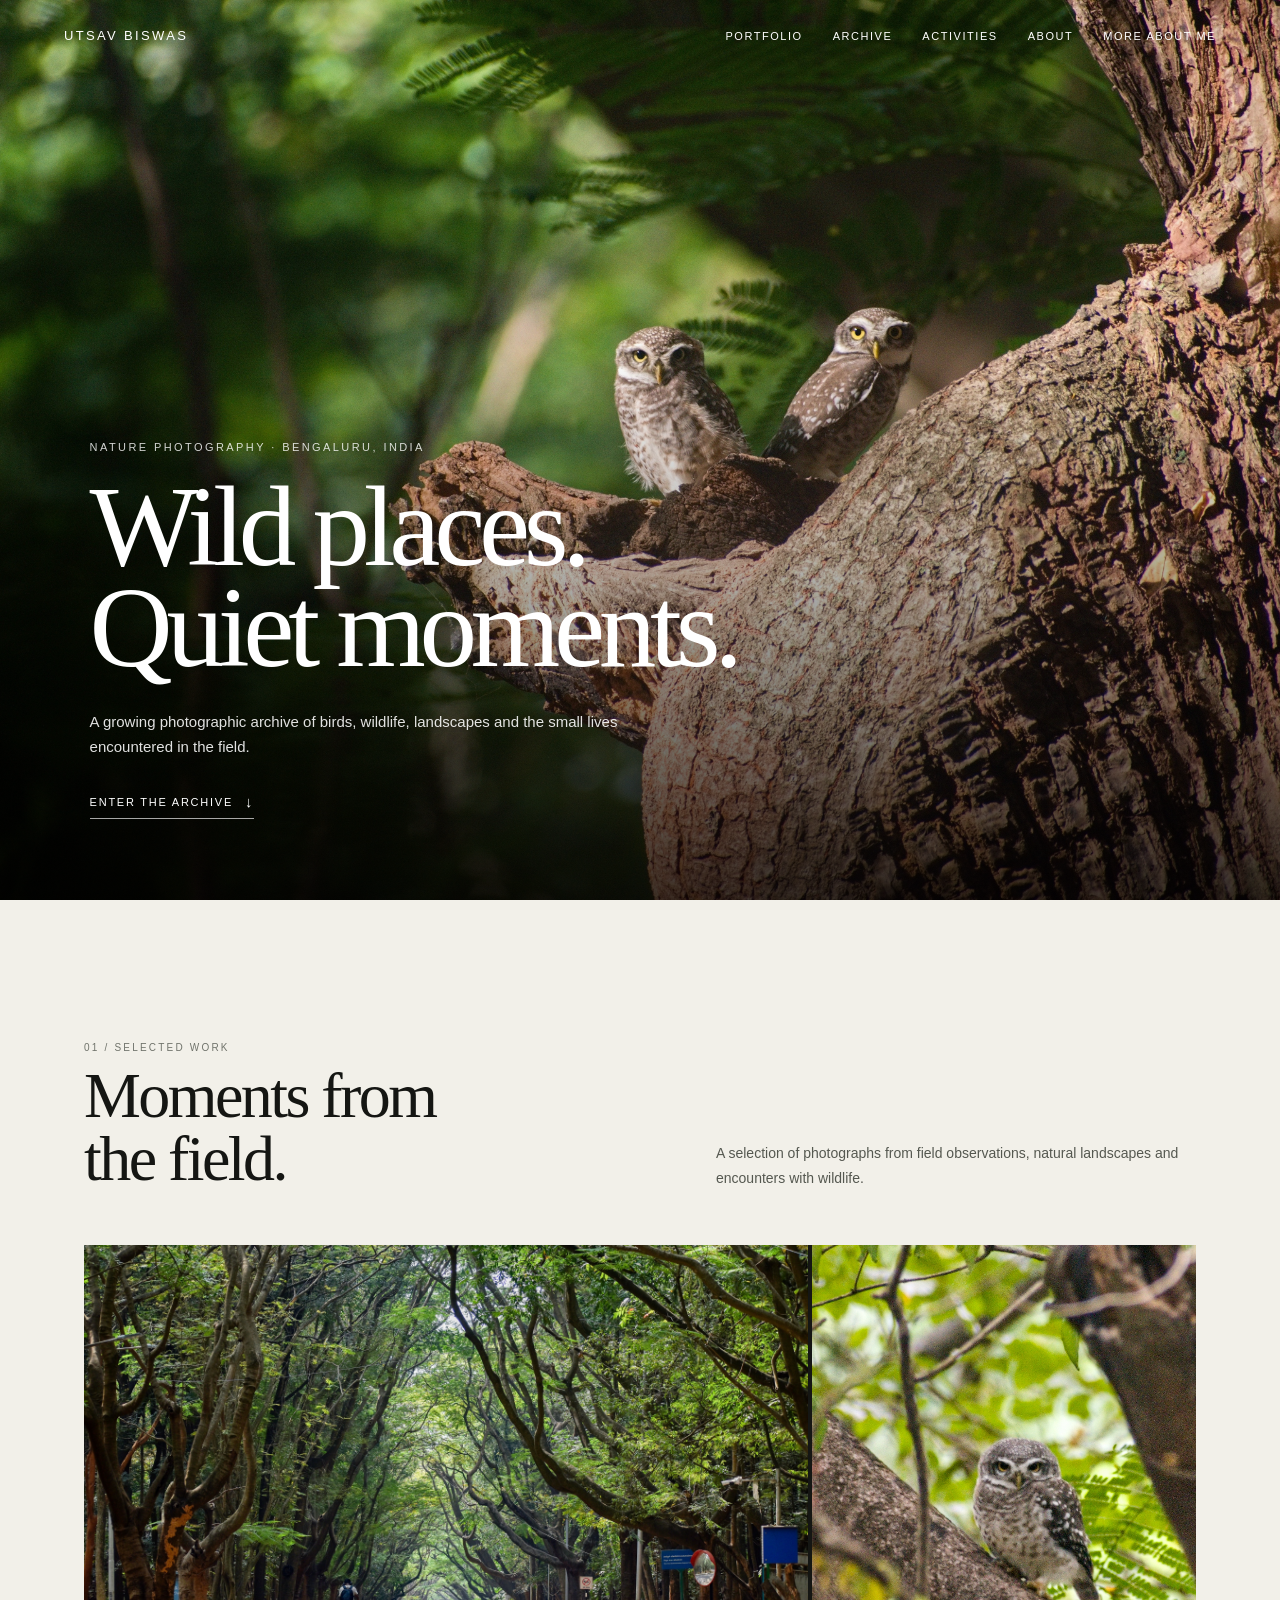
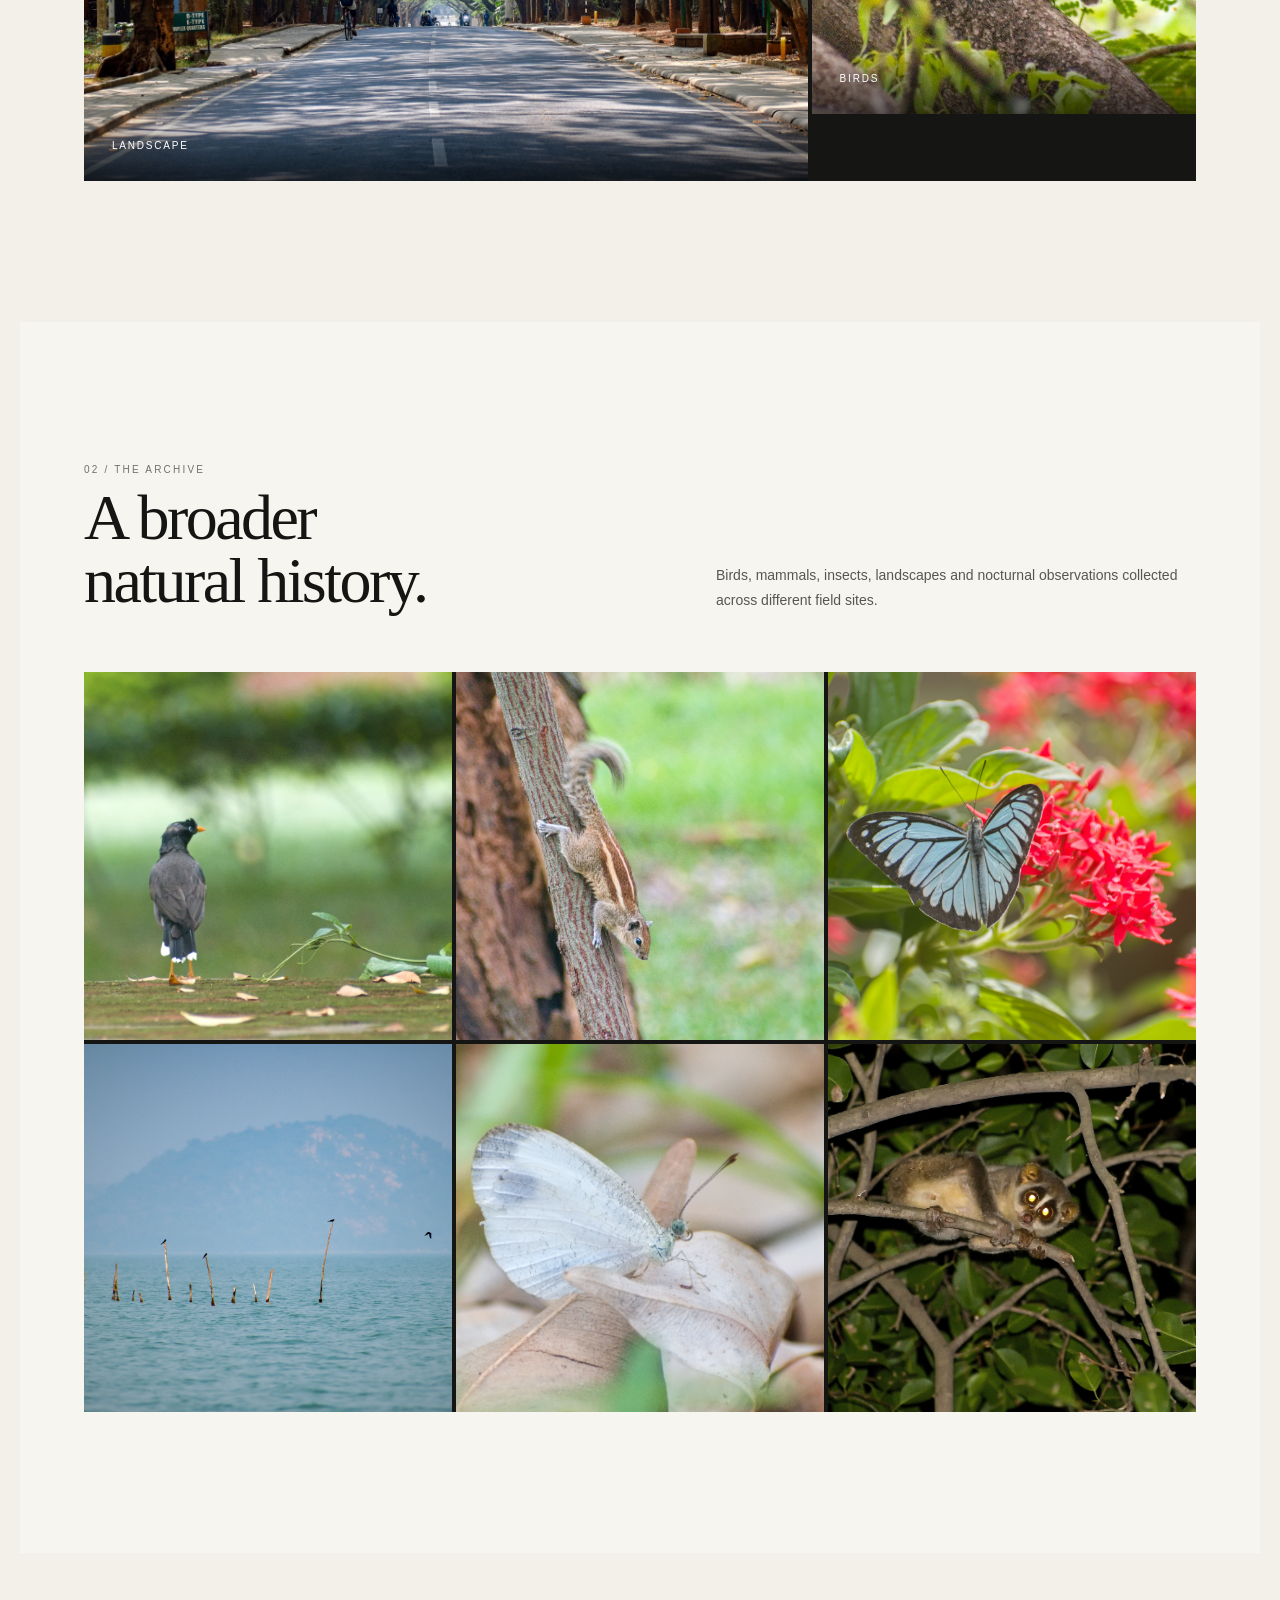
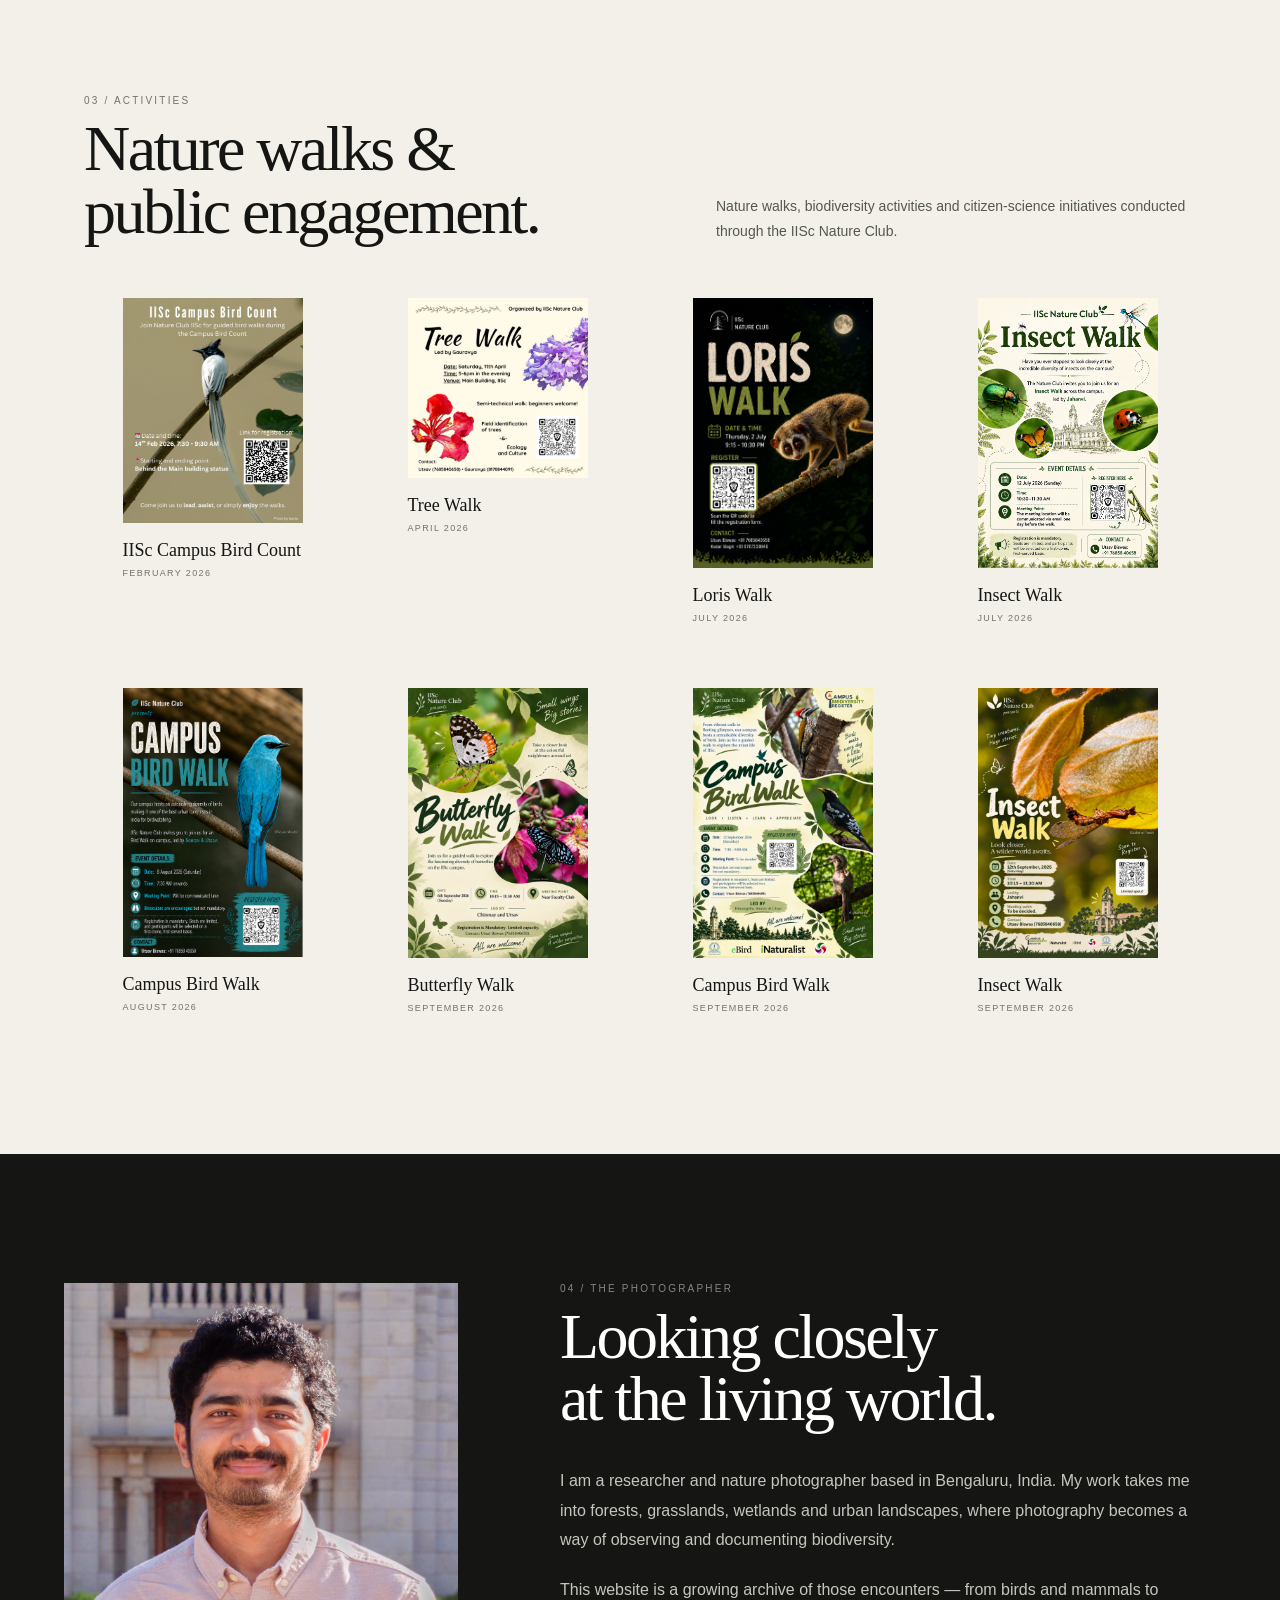
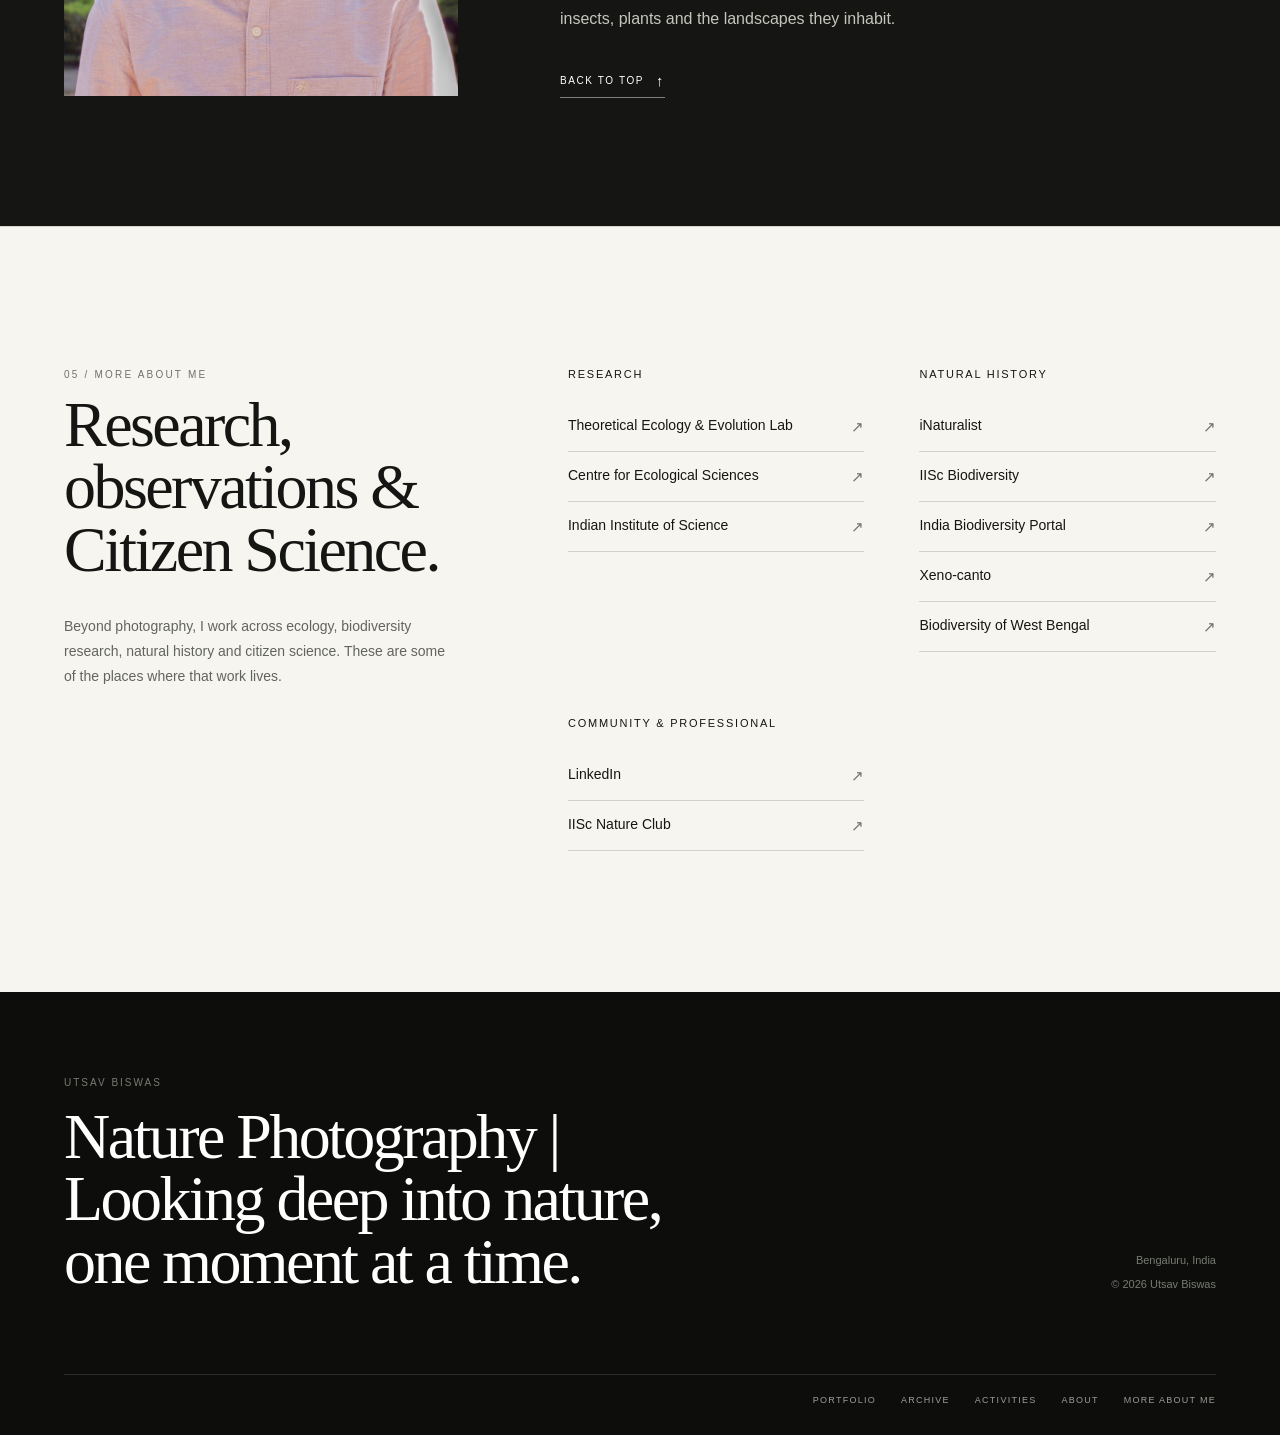
==== index.html @ 9fb4c0fe "Update index.html" ====
<!DOCTYPE html>
<html lang="en">
<head>
  <meta charset="UTF-8">

  <meta
    name="viewport"
    content="width=device-width, initial-scale=1.0"
  >

  <meta
    name="description"
    content="Utsav Biswas — nature photography from Bengaluru, India. Birds, wildlife, landscapes, insects and field activities."
  >

  <title>Utsav Biswas — Nature Photography</title>

  <link rel="stylesheet" href="css/style.css">
</head>

<body>

  <!-- =========================================================
       NAVIGATION
       ========================================================= -->

  <header class="site-header">

    <nav class="site-nav">

      <a href="#top" class="brand">
        Utsav Biswas
      </a>

      <div class="nav-links">
        <a href="#portfolio">Portfolio</a>
        <a href="#archive">Archive</a>
        <a href="#activities">Activities</a>
        <a href="#about">About</a>
        <a href="#more-about">More about me</a>
      </div>

    </nav>

  </header>


  <main id="top">


    <!-- =======================================================
         HERO
         ======================================================= -->

    <section class="hero">

      <div
        class="hero-image"
        aria-hidden="true"
      ></div>

      <div
        class="hero-overlay"
        aria-hidden="true"
      ></div>

      <div class="hero-content">

        <p class="eyebrow">
          Nature photography · Bengaluru, India
        </p>

        <h1>
          Wild places.<br>
          Quiet moments.
        </h1>

        <p class="hero-description">
          A growing photographic archive of birds, wildlife,
          landscapes and the small lives encountered in the field.
        </p>

        <a
          href="#portfolio"
          class="hero-link"
        >
          Enter the archive
          <span>↓</span>
        </a>

      </div>

    </section>


    <!-- =======================================================
         01 / SELECTED WORK
         ======================================================= -->

    <section
      class="section selected-section"
      id="portfolio"
    >

      <div class="section-heading">

        <div>

          <p class="section-kicker">
            01 / Selected work
          </p>

          <h2>
            Moments from<br>
            the field.
          </h2>

        </div>

        <p class="section-intro">
          A selection of photographs from field observations,
          natural landscapes and encounters with wildlife.
        </p>

      </div>


      <div class="selected-grid">

        <figure class="selected-large">

          <img
            src="images/portfolio/landscapes-01.jpg"
            alt="Landscape photograph"
            loading="lazy"
          >

          <figcaption>
            <span class="image-label">
              Landscape
            </span>
          </figcaption>

        </figure>


        <figure class="selected-small">

          <img
            src="images/portfolio/birds-01.jpg"
            alt="Bird photograph"
            loading="lazy"
          >

          <figcaption>
            <span class="image-label">
              Birds
            </span>
          </figcaption>

        </figure>

      </div>

    </section>


    <!-- =======================================================
         02 / THE ARCHIVE
         ======================================================= -->

    <section
      class="section archive-section"
      id="archive"
    >

      <div class="section-heading archive-heading">

        <div>

          <p class="section-kicker">
            02 / The archive
          </p>

          <h2>
            A broader<br>
            natural history.
          </h2>

        </div>

        <p class="section-intro">
          Birds, mammals, insects, landscapes and nocturnal
          observations collected across different field sites.
        </p>

      </div>


      <div class="archive-grid">


        <!-- Birds -->

        <figure class="archive-card">

          <img
            src="images/portfolio/birds-02.jpg"
            alt="Bird photograph"
            loading="lazy"
          >

          <figcaption>

            <span class="archive-number">
              01
            </span>

            <span class="archive-title">
              Birds
            </span>

          </figcaption>

        </figure>


        <!-- Mammals -->

        <figure class="archive-card">

          <img
            src="images/portfolio/mammals-01.jpg"
            alt="Mammal photograph"
            loading="lazy"
          >

          <figcaption>

            <span class="archive-number">
              02
            </span>

            <span class="archive-title">
              Mammals
            </span>

          </figcaption>

        </figure>


        <!-- Insects -->

        <figure class="archive-card">

          <img
            src="images/portfolio/insects-01.jpg"
            alt="Insect photograph"
            loading="lazy"
          >

          <figcaption>

            <span class="archive-number">
              03
            </span>

            <span class="archive-title">
              Insects
            </span>

          </figcaption>

        </figure>


        <!-- Landscapes -->

        <figure class="archive-card">

          <img
            src="images/portfolio/landscapes-02.jpg"
            alt="Landscape photograph"
            loading="lazy"
          >

          <figcaption>

            <span class="archive-number">
              04
            </span>

            <span class="archive-title">
              Landscapes
            </span>

          </figcaption>

        </figure>


        <!-- Macro -->

        <figure class="archive-card">

          <img
            src="images/portfolio/macro-01.jpg"
            alt="Macro nature photograph"
            loading="lazy"
          >

          <figcaption>

            <span class="archive-number">
              05
            </span>

            <span class="archive-title">
              Macro
            </span>

          </figcaption>

        </figure>


        <!-- Night -->

        <figure class="archive-card">

          <img
            src="images/portfolio/night-01.jpg"
            alt="Night nature photograph"
            loading="lazy"
          >

          <figcaption>

            <span class="archive-number">
              06
            </span>

            <span class="archive-title">
              After dark
            </span>

          </figcaption>

        </figure>


      </div>

    </section>


    <!-- =======================================================
         03 / ACTIVITIES
         ======================================================= -->

    <section
      class="section activities-section"
      id="activities"
    >

      <div class="section-heading">

        <div>

          <p class="section-kicker">
            03 / Activities
          </p>

          <h2>
            Nature walks &amp;<br>
            public engagement.
          </h2>

        </div>

        <p class="section-intro">
          Nature walks, biodiversity activities and citizen-science
          initiatives conducted through the IISc Nature Club.
        </p>

      </div>


      <div class="activities-grid">


        <!-- ===================================================
             01 — CAMPUS BIRD COUNT
             =================================================== -->

        <figure class="activity-card">

          <div class="activity-image">

            <img
              src="images/activities/Campus Bird Count IISc 14th Feb 2026.jpeg"
              alt="IISc Campus Bird Count poster — February 2026"
              loading="lazy"
            >

          </div>

          <figcaption>

            <span class="activity-title">
              IISc Campus Bird Count
            </span>

            <span class="activity-date">
              February 2026
            </span>

          </figcaption>

        </figure>


        <!-- ===================================================
             02 — TREE WALK
             =================================================== -->

        <figure class="activity-card">

          <div class="activity-image">

            <img
              src="images/activities/Tree walk 11 April 2026.jpeg"
              alt="Tree Walk poster — April 2026"
              loading="lazy"
            >

          </div>

          <figcaption>

            <span class="activity-title">
              Tree Walk
            </span>

            <span class="activity-date">
              April 2026
            </span>

          </figcaption>

        </figure>


        <!-- ===================================================
             03 — LORIS WALK
             =================================================== -->

        <figure class="activity-card">

          <div class="activity-image">

            <img
              src="images/activities/Nature Club poster Loris walk_2nd July 2026.jpg"
              alt="Loris Walk poster — July 2026"
              loading="lazy"
            >

          </div>

          <figcaption>

            <span class="activity-title">
              Loris Walk
            </span>

            <span class="activity-date">
              July 2026
            </span>

          </figcaption>

        </figure>


        <!-- ===================================================
             04 — INSECT WALK
             =================================================== -->

        <figure class="activity-card">

          <div class="activity-image">

            <img
              src="images/activities/Nature Club poster Insect walk final 12 July 2026.png"
              alt="Insect Walk poster — July 2026"
              loading="lazy"
            >

          </div>

          <figcaption>

            <span class="activity-title">
              Insect Walk
            </span>

            <span class="activity-date">
              July 2026
            </span>

          </figcaption>

        </figure>


        <!-- ===================================================
             05 — BIRD WALK AUGUST
             =================================================== -->

        <figure class="activity-card">

          <div class="activity-image">

            <img
              src="images/activities/Nature Club poster Bird walk 8 Aug 2026_Final.png"
              alt="Campus Bird Walk poster — August 2026"
              loading="lazy"
            >

          </div>

          <figcaption>

            <span class="activity-title">
              Campus Bird Walk
            </span>

            <span class="activity-date">
              August 2026
            </span>

          </figcaption>

        </figure>


        <!-- ===================================================
             06 — BUTTERFLY WALK
             =================================================== -->

        <figure class="activity-card">

          <div class="activity-image">

            <img
              src="images/activities/Butterfly Walk_6th Sept 2026_Final.png"
              alt="Butterfly Walk poster — September 2026"
              loading="lazy"
            >

          </div>

          <figcaption>

            <span class="activity-title">
              Butterfly Walk
            </span>

            <span class="activity-date">
              September 2026
            </span>

          </figcaption>

        </figure>


        <!-- ===================================================
             07 — BIRD WALK SEPTEMBER
             =================================================== -->

        <figure class="activity-card">

          <div class="activity-image">

            <img
              src="images/activities/IISc_Bird_walk_12thSept2026_Final.png"
              alt="Campus Bird Walk poster — September 2026"
              loading="lazy"
            >

          </div>

          <figcaption>

            <span class="activity-title">
              Campus Bird Walk
            </span>

            <span class="activity-date">
              September 2026
            </span>

          </figcaption>

        </figure>


        <!-- ===================================================
             08 — INSECT WALK SEPTEMBER
             =================================================== -->

        <figure class="activity-card">

          <div class="activity-image">

            <img
              src="images/activities/IISc_Insect_Walk_12thSept2026_Final.png"
              alt="Insect Walk poster — September 2026"
              loading="lazy"
            >

          </div>

          <figcaption>

            <span class="activity-title">
              Insect Walk
            </span>

            <span class="activity-date">
              September 2026
            </span>

          </figcaption>

        </figure>


      </div>

    </section>


    <!-- =======================================================
         04 / THE PHOTOGRAPHER
         ======================================================= -->

    <section
      class="about-section"
      id="about"
    >

      <div class="about-inner">


        <div class="about-image">

          <img
            src="images/about.jpg"
            alt="Utsav Biswas in the field"
            loading="lazy"
          >

        </div>


        <div class="about-content">

          <p class="section-kicker">
            04 / The photographer
          </p>

          <h2>
            Looking closely<br>
            at the living world.
          </h2>

          <p class="about-text">
            I am a researcher and nature photographer based in
            Bengaluru, India. My work takes me into forests,
            grasslands, wetlands and urban landscapes, where
            photography becomes a way of observing and documenting
            biodiversity.
          </p>

          <p class="about-text">
            This website is a growing archive of those encounters —
            from birds and mammals to insects, plants and the
            landscapes they inhabit.
          </p>

          <a
            href="#top"
            class="about-link"
          >
            Back to top
            <span>↑</span>
          </a>

        </div>


      </div>

    </section>


    <!-- =======================================================
         05 / MORE ABOUT ME
         ======================================================= -->

    <section
      class="more-about-section"
      id="more-about"
    >

      <div class="more-about-inner">


        <!-- ===================================================
             INTRODUCTION
             =================================================== -->

        <div class="more-about-heading">

          <p class="section-kicker">
            05 / More about me
          </p>

          <h2>
            Research,<br>
            observations &amp;<br>
            Citizen Science.
          </h2>

          <p class="more-about-intro">
            Beyond photography, I work across ecology, biodiversity
            research, natural history and citizen science.
            These are some of the places where that work lives.
          </p>

        </div>


        <!-- ===================================================
             LINKS
             =================================================== -->

        <div class="more-about-links">


          <!-- =================================================
               RESEARCH
               ================================================= -->

          <div class="more-about-group">

            <h3>
              Research
            </h3>


            <a
              href="https://teelabiisc.wordpress.com/"
              class="external-link"
              target="_blank"
              rel="noopener noreferrer"
            >

              <span>
                Theoretical Ecology &amp; Evolution Lab
              </span>

              <span aria-hidden="true">
                ↗
              </span>

            </a>


            <a
              href="https://ces.iisc.ac.in/"
              class="external-link"
              target="_blank"
              rel="noopener noreferrer"
            >

              <span>
                Centre for Ecological Sciences
              </span>

              <span aria-hidden="true">
                ↗
              </span>

            </a>


            <a
              href="https://www.iisc.ac.in/"
              class="external-link"
              target="_blank"
              rel="noopener noreferrer"
            >

              <span>
                Indian Institute of Science
              </span>

              <span aria-hidden="true">
                ↗
              </span>

            </a>

          </div>


          <!-- =================================================
               NATURAL HISTORY
               ================================================= -->

          <div class="more-about-group">

            <h3>
              Natural history
            </h3>


            <a
              href="https://www.inaturalist.org/people/utsav_nature"
              class="external-link"
              target="_blank"
              rel="noopener noreferrer"
            >

              <span>
                iNaturalist
              </span>

              <span aria-hidden="true">
                ↗
              </span>

            </a>


            <a
              href="https://www.inaturalist.org/projects/iisc-biodiversity"
              class="external-link"
              target="_blank"
              rel="noopener noreferrer"
            >

              <span>
                IISc Biodiversity
              </span>

              <span aria-hidden="true">
                ↗
              </span>

            </a>


            <a
              href="https://indiabiodiversity.org/user/show/15616563"
              class="external-link"
              target="_blank"
              rel="noopener noreferrer"
            >

              <span>
                India Biodiversity Portal
              </span>

              <span aria-hidden="true">
                ↗
              </span>

            </a>


            <a
              href="https://xeno-canto.org/contributor/KPCTPTAURA"
              class="external-link"
              target="_blank"
              rel="noopener noreferrer"
            >

              <span>
                Xeno-canto
              </span>

              <span aria-hidden="true">
                ↗
              </span>

            </a>


            <a
              href="https://www.bengalbiodiversity.in/profile/utsavsub"
              class="external-link"
              target="_blank"
              rel="noopener noreferrer"
            >

              <span>
                Biodiversity of West Bengal
              </span>

              <span aria-hidden="true">
                ↗
              </span>

            </a>

          </div>


          <!-- =================================================
               COMMUNITY & PROFESSIONAL
               ================================================= -->

          <div class="more-about-group">

            <h3>
              Community &amp; professional
            </h3>


            <a
              href="https://www.linkedin.com/in/utsav-biswas-0872931a/"
              class="external-link"
              target="_blank"
              rel="noopener noreferrer"
            >

              <span>
                LinkedIn
              </span>

              <span aria-hidden="true">
                ↗
              </span>

            </a>


            <a
              href="https://iiscnature.github.io/"
              class="external-link"
              target="_blank"
              rel="noopener noreferrer"
            >

              <span>
                IISc Nature Club
              </span>

              <span aria-hidden="true">
                ↗
              </span>

            </a>

          </div>


        </div>

      </div>

    </section>


  </main>


  <!-- =========================================================
       FOOTER
       ========================================================= -->

  <footer class="site-footer">

    <div class="footer-inner">


      <div class="footer-main">

        <p class="footer-kicker">
          Utsav Biswas
        </p>

        <h2>
          Nature Photography |<br>
          Looking deep into nature,<br>
          one moment at a time.
        </h2>

      </div>


      <div class="footer-side">

        <p>
          Bengaluru, India
        </p>

        <p>
          © 2026 Utsav Biswas
        </p>

      </div>


    </div>


    <div class="footer-bottom">

      <a href="#portfolio">
        Portfolio
      </a>

      <a href="#archive">
        Archive
      </a>

      <a href="#activities">
        Activities
      </a>

      <a href="#about">
        About
      </a>

      <a href="#more-about">
        More about me
      </a>

    </div>

  </footer>


</body>
</html>
---- css/style.css ----
/* ============================================================
   UTSAV BISWAS — NATURE PHOTOGRAPHY
   ============================================================ */


/* ============================================================
   01. ROOT
   ============================================================ */

:root {

  --paper: #f2f0e9;
  --paper-light: #f7f5ef;

  --ink: #151613;
  --ink-soft: #252722;

  --muted: #70736b;

  --line: #d6d4ca;

  --white: #ffffff;

  --max-width: 1240px;

  --serif:
    Georgia,
    "Times New Roman",
    serif;

  --sans:
    Arial,
    Helvetica,
    sans-serif;
}


/* ============================================================
   02. RESET
   ============================================================ */

*,
*::before,
*::after {
  box-sizing: border-box;
}


html {

  margin: 0;
  padding: 0;

  scroll-behavior: smooth;

  overflow-x: hidden;
}


body {

  margin: 0;
  padding: 0;

  background: var(--paper);

  color: var(--ink);

  font-family: var(--sans);

  overflow-x: hidden;

  -webkit-font-smoothing: antialiased;

  text-rendering: optimizeLegibility;
}


img {

  display: block;

  max-width: 100%;
}


figure {
  margin: 0;
}


a {
  color: inherit;
}


button,
input,
textarea,
select {
  font: inherit;
}


/* ============================================================
   03. HEADER / NAVIGATION
   ============================================================ */

.site-header {

  position: absolute;

  top: 0;
  left: 0;
  right: 0;

  z-index: 100;

  width: 100%;
}


.site-nav {

  width: 100%;

  display: flex;

  align-items: center;

  justify-content: space-between;

  padding: 28px 5vw;

  color: var(--white);
}


.brand {

  display: inline-block;

  color: inherit;

  text-decoration: none;

  font-size: 13px;

  font-weight: 500;

  letter-spacing: 0.18em;

  text-transform: uppercase;

  white-space: nowrap;
}


.nav-links {

  display: flex;

  align-items: center;

  justify-content: flex-end;

  gap: 30px;

  min-width: 0;
}


.nav-links a {

  position: relative;

  color: inherit;

  text-decoration: none;

  font-size: 11px;

  letter-spacing: 0.14em;

  text-transform: uppercase;

  white-space: nowrap;
}


.nav-links a::after {

  content: "";

  position: absolute;

  left: 0;
  bottom: -7px;

  width: 0;
  height: 1px;

  background: currentColor;

  transition: width 0.25s ease;
}


.nav-links a:hover::after {
  width: 100%;
}


/* ============================================================
   04. HERO
   ============================================================ */

.hero {

  position: relative;

  min-height: 100svh;

  display: flex;

  align-items: flex-end;

  overflow: hidden;

  background: #20231f;
}


.hero-image {

  position: absolute;

  inset: 0;

  background-image:
    url("../images/hero.jpg");

  background-position: center;

  background-size: cover;

  background-repeat: no-repeat;
}


.hero-overlay {

  position: absolute;

  inset: 0;

  background:
    linear-gradient(
      180deg,
      rgba(0, 0, 0, 0.08) 0%,
      rgba(0, 0, 0, 0.02) 40%,
      rgba(0, 0, 0, 0.76) 100%
    );
}


.hero-content {

  position: relative;

  z-index: 2;

  width: 100%;

  max-width: 1050px;

  padding:
    0
    7vw
    clamp(60px, 9vh, 110px);
}


.eyebrow {

  margin: 0 0 20px;

  color:
    rgba(255, 255, 255, 0.82);

  font-size: 11px;

  line-height: 1.4;

  letter-spacing: 0.22em;

  text-transform: uppercase;
}


.hero h1 {

  max-width: 1000px;

  margin: 0 0 30px;

  color: var(--white);

  font-family: var(--serif);

  font-size:
    clamp(58px, 9vw, 138px);

  font-weight: 400;

  line-height: 0.88;

  letter-spacing: -0.055em;
}


.hero-description {

  max-width: 570px;

  margin: 0 0 32px;

  color:
    rgba(255, 255, 255, 0.88);

  font-size: 15px;

  line-height: 1.7;
}


.hero-link {

  display: inline-flex;

  align-items: center;

  gap: 12px;

  color: var(--white);

  text-decoration: none;

  padding-bottom: 9px;

  border-bottom:
    1px solid
    rgba(255, 255, 255, 0.65);

  font-size: 11px;

  letter-spacing: 0.16em;

  text-transform: uppercase;
}


.hero-link span {

  font-size: 15px;

  line-height: 1;
}


/* ============================================================
   05. GENERAL SECTIONS
   ============================================================ */

.section {

  width: 100%;

  max-width: var(--max-width);

  margin: 0 auto;

  padding:
    clamp(90px, 11vw, 150px)
    5vw;
}


.section-heading {

  width: 100%;

  display: grid;

  grid-template-columns:
    minmax(0, 1fr)
    minmax(280px, 480px);

  align-items: end;

  column-gap: 60px;

  margin-bottom: 55px;
}


.section-kicker {

  margin: 0;

  color: var(--muted);

  font-size: 10px;

  line-height: 1.4;

  letter-spacing: 0.22em;

  text-transform: uppercase;
}


.section-heading h2,
.about-content h2 {

  margin: 10px 0 0;

  font-family: var(--serif);

  font-size:
    clamp(40px, 5vw, 72px);

  font-weight: 400;

  line-height: 0.98;

  letter-spacing: -0.04em;
}


.section-intro {

  max-width: 480px;

  margin: 0;

  color: #555850;

  font-size: 14px;

  line-height: 1.75;
}


/* ============================================================
   06. SELECTED WORK
   ============================================================ */

.selected-section {
  background: var(--paper);
}


.selected-grid {

  width: 100%;

  display: grid;

  grid-template-columns:
    minmax(0, 1.6fr)
    minmax(0, 0.85fr);

  gap: 4px;

  background: var(--ink);
}


.selected-grid figure {

  position: relative;

  min-width: 0;

  overflow: hidden;

  background: #252722;
}


.selected-large {

  aspect-ratio: 1.35 / 1;
}


.selected-small {

  aspect-ratio: 0.82 / 1;
}


.selected-grid img {

  width: 100%;
  height: 100%;

  object-fit: cover;

  transition:
    transform 0.8s ease,
    filter 0.8s ease;
}


.selected-grid figure:hover img {

  transform: scale(1.025);

  filter: brightness(0.86);
}


.selected-grid figcaption {

  position: absolute;

  left: 0;
  right: 0;
  bottom: 0;

  padding: 28px;

  color: var(--white);

  background:
    linear-gradient(
      transparent,
      rgba(0, 0, 0, 0.65)
    );
}


.image-label {

  font-size: 10px;

  letter-spacing: 0.18em;

  text-transform: uppercase;
}


/* ============================================================
   07. ARCHIVE
   ============================================================ */

.archive-section {
  background: var(--paper-light);
}


.archive-heading {
  margin-bottom: 60px;
}


.archive-grid {

  width: 100%;

  display: grid;

  grid-template-columns:
    repeat(3, minmax(0, 1fr));

  gap: 4px;

  background: var(--ink);
}


.archive-card {

  position: relative;

  min-width: 0;

  aspect-ratio: 1 / 1;

  overflow: hidden;

  background: #282a25;
}


.archive-card img {

  width: 100%;
  height: 100%;

  object-fit: cover;

  transition:
    transform 0.7s ease,
    filter 0.7s ease;
}


.archive-card:hover img {

  transform: scale(1.035);

  filter: brightness(0.78);
}


.archive-card figcaption {

  position: absolute;

  inset: auto 0 0 0;

  display: flex;

  align-items: baseline;

  justify-content: space-between;

  gap: 15px;

  padding: 25px;

  color: var(--white);

  background:
    linear-gradient(
      transparent,
      rgba(0, 0, 0, 0.78)
    );

  opacity: 0;

  transform: translateY(7px);

  transition:
    opacity 0.3s ease,
    transform 0.3s ease;
}


.archive-card:hover figcaption {

  opacity: 1;

  transform: translateY(0);
}


.archive-number {

  font-size: 9px;

  letter-spacing: 0.16em;

  opacity: 0.7;
}


.archive-title {

  font-family: var(--serif);

  font-size: 25px;

  line-height: 1;
}


/* ============================================================
   08. ACTIVITIES
   ============================================================ */

.activities-section {
  background: var(--paper);
}


.activities-grid {

  width: 100%;

  display: grid;

  grid-template-columns:
    repeat(4, minmax(0, 1fr));

  column-gap: 28px;

  row-gap: 65px;

  align-items: start;
}


/*
   Posters are deliberately kept independent from
   the photography grids.

   They are NOT cropped.
*/

.activity-card {

  min-width: 0;

  width: 100%;

  max-width: 180px;

  margin: 0 auto;
}


.activity-image {

  width: 100%;

  display: flex;

  align-items: flex-start;

  justify-content: center;

  overflow: hidden;

  background: transparent;
}


.activity-image img {

  display: block;

  width: 100%;

  height: auto;

  max-width: 180px;

  max-height: 300px;

  object-fit: contain;

  transition:
    transform 0.45s ease,
    opacity 0.45s ease;
}


.activity-card:hover .activity-image img {

  transform: translateY(-3px);

  opacity: 0.92;
}


.activity-card figcaption {

  padding-top: 17px;
}


.activity-title {

  display: block;

  color: var(--ink);

  font-family: var(--serif);

  font-size: 18px;

  line-height: 1.15;
}


.activity-date {

  display: block;

  margin-top: 7px;

  color: var(--muted);

  font-size: 9px;

  letter-spacing: 0.15em;

  text-transform: uppercase;
}


/* ============================================================
   09. ABOUT
   ============================================================ */

.about-section {

  width: 100%;

  background: var(--ink);

  color: var(--white);

  padding:
    clamp(90px, 10vw, 145px)
    5vw;
}


.about-inner {

  width: 100%;

  max-width: var(--max-width);

  margin: 0 auto;

  display: grid;

  grid-template-columns:
    minmax(280px, 0.75fr)
    minmax(0, 1.25fr);

  align-items: center;

  gap:
    clamp(55px, 8vw, 130px);
}


.about-image {

  width: 100%;

  overflow: hidden;

  background: #20221e;
}


.about-image img {

  width: 100%;

  height: auto;

  max-height: 720px;

  object-fit: cover;
}


.about-content {

  min-width: 0;
}


.about-content .section-kicker {

  color:
    rgba(255, 255, 255, 0.48);
}


.about-content h2 {

  color: var(--white);

  margin-bottom: 35px;
}


.about-text {

  max-width: 650px;

  margin: 0 0 20px;

  color: #c4c6bd;

  font-size: 16px;

  line-height: 1.85;
}


.about-link {

  display: inline-flex;

  align-items: center;

  gap: 12px;

  margin-top: 18px;

  padding-bottom: 8px;

  color: var(--white);

  text-decoration: none;

  border-bottom:
    1px solid
    rgba(255, 255, 255, 0.45);

  font-size: 10px;

  letter-spacing: 0.16em;

  text-transform: uppercase;
}


.about-link span {
  font-size: 15px;
}


/* ============================================================
   10. MORE ABOUT ME
   ============================================================ */

.more-about-section {

  width: 100%;

  background: var(--paper-light);

  padding:
    clamp(95px, 11vw, 145px)
    5vw;

  border-top:
    1px solid
    var(--line);
}


.more-about-inner {

  width: 100%;

  max-width: var(--max-width);

  margin: 0 auto;

  display: grid;

  grid-template-columns:
    minmax(280px, 0.75fr)
    minmax(0, 1.25fr);

  gap:
    clamp(60px, 9vw, 140px);

  align-items: start;
}


/* ------------------------------------------------------------
   More About — Heading
   ------------------------------------------------------------ */

.more-about-heading {

  min-width: 0;
}


.more-about-heading h2 {

  margin: 12px 0 32px;

  font-family: var(--serif);

  font-size:
    clamp(42px, 5vw, 70px);

  font-weight: 400;

  line-height: 0.98;

  letter-spacing: -0.04em;
}


.more-about-intro {

  max-width: 430px;

  margin: 0;

  color: #62655d;

  font-size: 14px;

  line-height: 1.8;
}


/* ------------------------------------------------------------
   More About — Link Layout
   ------------------------------------------------------------ */

.more-about-links {

  min-width: 0;

  display: grid;

  grid-template-columns:
    repeat(2, minmax(0, 1fr));

  column-gap: 55px;

  row-gap: 65px;
}


.more-about-group {

  min-width: 0;
}


.more-about-group h3 {

  margin: 0 0 22px;

  color: var(--ink);

  font-size: 11px;

  font-weight: 500;

  letter-spacing: 0.16em;

  text-transform: uppercase;
}


/* ------------------------------------------------------------
   More About — External Links
   ------------------------------------------------------------ */

.external-link {

  width: 100%;

  display: flex;

  align-items: center;

  justify-content: space-between;

  gap: 20px;

  padding: 14px 0;

  border-bottom:
    1px solid
    rgba(20, 20, 20, 0.16);

  color: var(--ink);

  text-decoration: none;

  font-size: 14px;

  line-height: 1.4;

  transition:
    padding-left 0.25s ease,
    color 0.25s ease;
}


.external-link > span:first-child {

  min-width: 0;
}


.external-link > span:last-child {

  flex: 0 0 auto;

  color: var(--muted);

  font-size: 15px;

  transition:
    transform 0.25s ease,
    color 0.25s ease;
}


.external-link:hover {

  padding-left: 7px;
}


.external-link:hover > span:last-child {

  transform:
    translate(4px, -4px);

  color: var(--ink);
}


/* ============================================================
   11. FOOTER
   ============================================================ */

.site-footer {

  width: 100%;

  background: #0d0e0c;

  color: var(--white);

  padding:
    85px
    5vw
    30px;
}


.footer-inner {

  width: 100%;

  max-width: var(--max-width);

  margin: 0 auto;

  display: flex;

  align-items: flex-end;

  justify-content: space-between;

  gap: 50px;
}


.footer-main {

  min-width: 0;
}


.footer-kicker {

  margin: 0 0 18px;

  color: #777b72;

  font-size: 10px;

  letter-spacing: 0.2em;

  text-transform: uppercase;
}


.footer-main h2 {

  margin: 0;

  font-family: var(--serif);

  font-size:
    clamp(34px, 5vw, 64px);

  font-weight: 400;

  line-height: 0.98;

  letter-spacing: -0.04em;
}


.footer-side {

  flex: 0 0 auto;

  color: #777b72;

  font-size: 11px;

  line-height: 1.7;

  text-align: right;
}


.footer-side p {

  margin: 0;
}


.footer-side p + p {

  margin-top: 5px;
}


.footer-bottom {

  width: 100%;

  max-width: var(--max-width);

  margin:
    80px
    auto
    0;

  padding-top: 20px;

  border-top:
    1px solid
    rgba(255, 255, 255, 0.13);

  display: flex;

  align-items: center;

  justify-content: flex-end;

  gap: 25px;
}


.footer-bottom a {

  color: #9b9e96;

  text-decoration: none;

  font-size: 9px;

  letter-spacing: 0.14em;

  text-transform: uppercase;

  transition: color 0.2s ease;
}


.footer-bottom a:hover {

  color: var(--white);
}


/* ============================================================
   12. LARGE TABLET
   ============================================================ */

@media (max-width: 950px) {


  .site-nav {

    padding-left: 4vw;

    padding-right: 4vw;
  }


  .nav-links {

    gap: 18px;
  }


  .nav-links a {

    font-size: 10px;
  }


  .section-heading {

    grid-template-columns:
      minmax(0, 1fr)
      minmax(240px, 380px);

    column-gap: 40px;
  }


  .selected-grid {

    grid-template-columns:
      minmax(0, 1.35fr)
      minmax(0, 0.8fr);
  }


  .activities-grid {

    grid-template-columns:
      repeat(4, minmax(0, 1fr));

    column-gap: 18px;
  }


  .activity-card {

    max-width: 165px;
  }


  .activity-image img {

    max-width: 165px;
  }


  .about-inner {

    gap: 55px;
  }


  .more-about-inner {

    gap: 60px;
  }


  .more-about-links {

    column-gap: 35px;
  }

}


/* ============================================================
   13. TABLET
   ============================================================ */

@media (max-width: 760px) {


  .site-nav {

    padding-top: 22px;

    padding-bottom: 22px;
  }


  .nav-links {

    gap: 14px;

    flex-wrap: wrap;

    justify-content: flex-end;
  }


  .nav-links a {

    font-size: 8px;

    letter-spacing: 0.08em;
  }


  .hero-content {

    padding:
      0
      7vw
      70px;
  }


  .hero h1 {

    font-size:
      clamp(55px, 12vw, 90px);
  }


  .section {

    padding:
      85px
      6vw;
  }


  .section-heading {

    display: block;

    margin-bottom: 42px;
  }


  .section-heading h2 {

    margin-bottom: 30px;
  }


  .section-intro {

    max-width: 520px;
  }


  .selected-grid {

    grid-template-columns: 1fr;
  }


  .selected-large,
  .selected-small {

    aspect-ratio: 1.25 / 1;
  }


  .archive-grid {

    grid-template-columns:
      repeat(2, minmax(0, 1fr));
  }


  .activities-grid {

    grid-template-columns:
      repeat(2, minmax(0, 1fr));

    column-gap: 30px;

    row-gap: 55px;
  }


  .activity-card {

    max-width: 180px;
  }


  .activity-image img {

    max-width: 180px;
  }


  .about-section {

    padding:
      85px
      6vw;
  }


  .about-inner {

    grid-template-columns: 1fr;

    gap: 55px;
  }


  .about-image {

    max-width: 600px;
  }


  .more-about-section {

    padding:
      85px
      6vw;
  }


  .more-about-inner {

    grid-template-columns: 1fr;

    gap: 55px;
  }


  .more-about-heading h2 {

    font-size:
      clamp(42px, 10vw, 62px);
  }


  .more-about-links {

    grid-template-columns: 1fr;

    row-gap: 48px;
  }


  .footer-inner {

    display: block;
  }


  .footer-side {

    margin-top: 40px;

    text-align: left;
  }


  .footer-bottom {

    justify-content: flex-start;

    flex-wrap: wrap;

    margin-top: 60px;
  }

}


/* ============================================================
   14. MOBILE
   ============================================================ */

@media (max-width: 520px) {


  .site-nav {

    align-items: flex-start;

    padding:
      20px
      5vw;
  }


  .brand {

    font-size: 11px;
  }


  .nav-links {

    gap: 8px;

    max-width: 70%;
  }


  .nav-links a {

    font-size: 7px;

    letter-spacing: 0.06em;
  }


  .hero {

    min-height: 92svh;
  }


  .hero-content {

    padding:
      0
      7vw
      55px;
  }


  .eyebrow {

    font-size: 9px;

    letter-spacing: 0.16em;
  }


  .hero h1 {

    font-size:
      clamp(48px, 15vw, 76px);

    letter-spacing: -0.05em;
  }


  .hero-description {

    max-width: 450px;

    font-size: 14px;
  }


  .section {

    padding:
      70px
      6vw;
  }


  .section-heading h2,
  .about-content h2 {

    font-size:
      clamp(38px, 11vw, 58px);
  }


  .archive-grid {

    grid-template-columns: 1fr;

    gap: 4px;
  }


  .archive-card {

    aspect-ratio: 1.15 / 1;
  }


  .archive-card figcaption {

    opacity: 1;

    transform: none;
  }


  .activities-grid {

    grid-template-columns:
      repeat(2, minmax(0, 1fr));

    column-gap: 18px;

    row-gap: 45px;
  }


  .activity-card {

    max-width: 150px;
  }


  .activity-image img {

    max-width: 150px;

    max-height: 250px;
  }


  .activity-title {

    font-size: 16px;
  }


  .activity-date {

    font-size: 8px;
  }


  .about-section {

    padding:
      70px
      6vw;
  }


  .about-text {

    font-size: 15px;
  }


  .more-about-section {

    padding:
      70px
      6vw;
  }


  .more-about-heading h2 {

    font-size:
      clamp(40px, 12vw, 56px);
  }


  .external-link {

    font-size: 13px;

    padding: 13px 0;
  }


  .site-footer {

    padding:
      70px
      6vw
      25px;
  }


  .footer-main h2 {

    font-size: 43px;
  }


  .footer-bottom {

    gap: 17px;
  }

}


/* ============================================================
   15. VERY SMALL PHONES
   ============================================================ */

@media (max-width: 360px) {


  .nav-links {

    gap: 6px;
  }


  .nav-links a {

    font-size: 6.5px;
  }


  .activities-grid {

    column-gap: 12px;
  }


  .activity-card {

    max-width: 135px;
  }


  .activity-image img {

    max-width: 135px;
  }

}


/* ============================================================
   16. REDUCED MOTION
   ============================================================ */

@media (prefers-reduced-motion: reduce) {


  html {

    scroll-behavior: auto;
  }


  *,
  *::before,
  *::after {

    transition-duration: 0.01ms !important;

    animation-duration: 0.01ms !important;

    animation-iteration-count: 1 !important;
  }

}


/* ============================================================
   17. PRINT / PDF SAFETY
   ============================================================ */

@media print {


  html,
  body {

    width: 100%;

    overflow: visible;
  }


  .site-header {

    position: static;
  }


  .site-nav {

    color: var(--ink);
  }


  .hero {

    min-height: 90vh;

    break-inside: avoid;

    page-break-inside: avoid;
  }


  .section,
  .about-section,
  .more-about-section,
  .site-footer {

    break-inside: avoid;

    page-break-inside: avoid;
  }


  .selected-grid,
  .archive-grid,
  .activities-grid {

    break-inside: avoid;

    page-break-inside: avoid;
  }


  .activity-card {

    break-inside: avoid;

    page-break-inside: avoid;

    max-width: 150px;
  }


  .activity-image img {

    width: 100%;

    height: auto;

    max-width: 150px;

    max-height: none;
  }


  .archive-card figcaption {

    opacity: 1;

    transform: none;
  }


  .footer-bottom {

    display: none;
  }

}
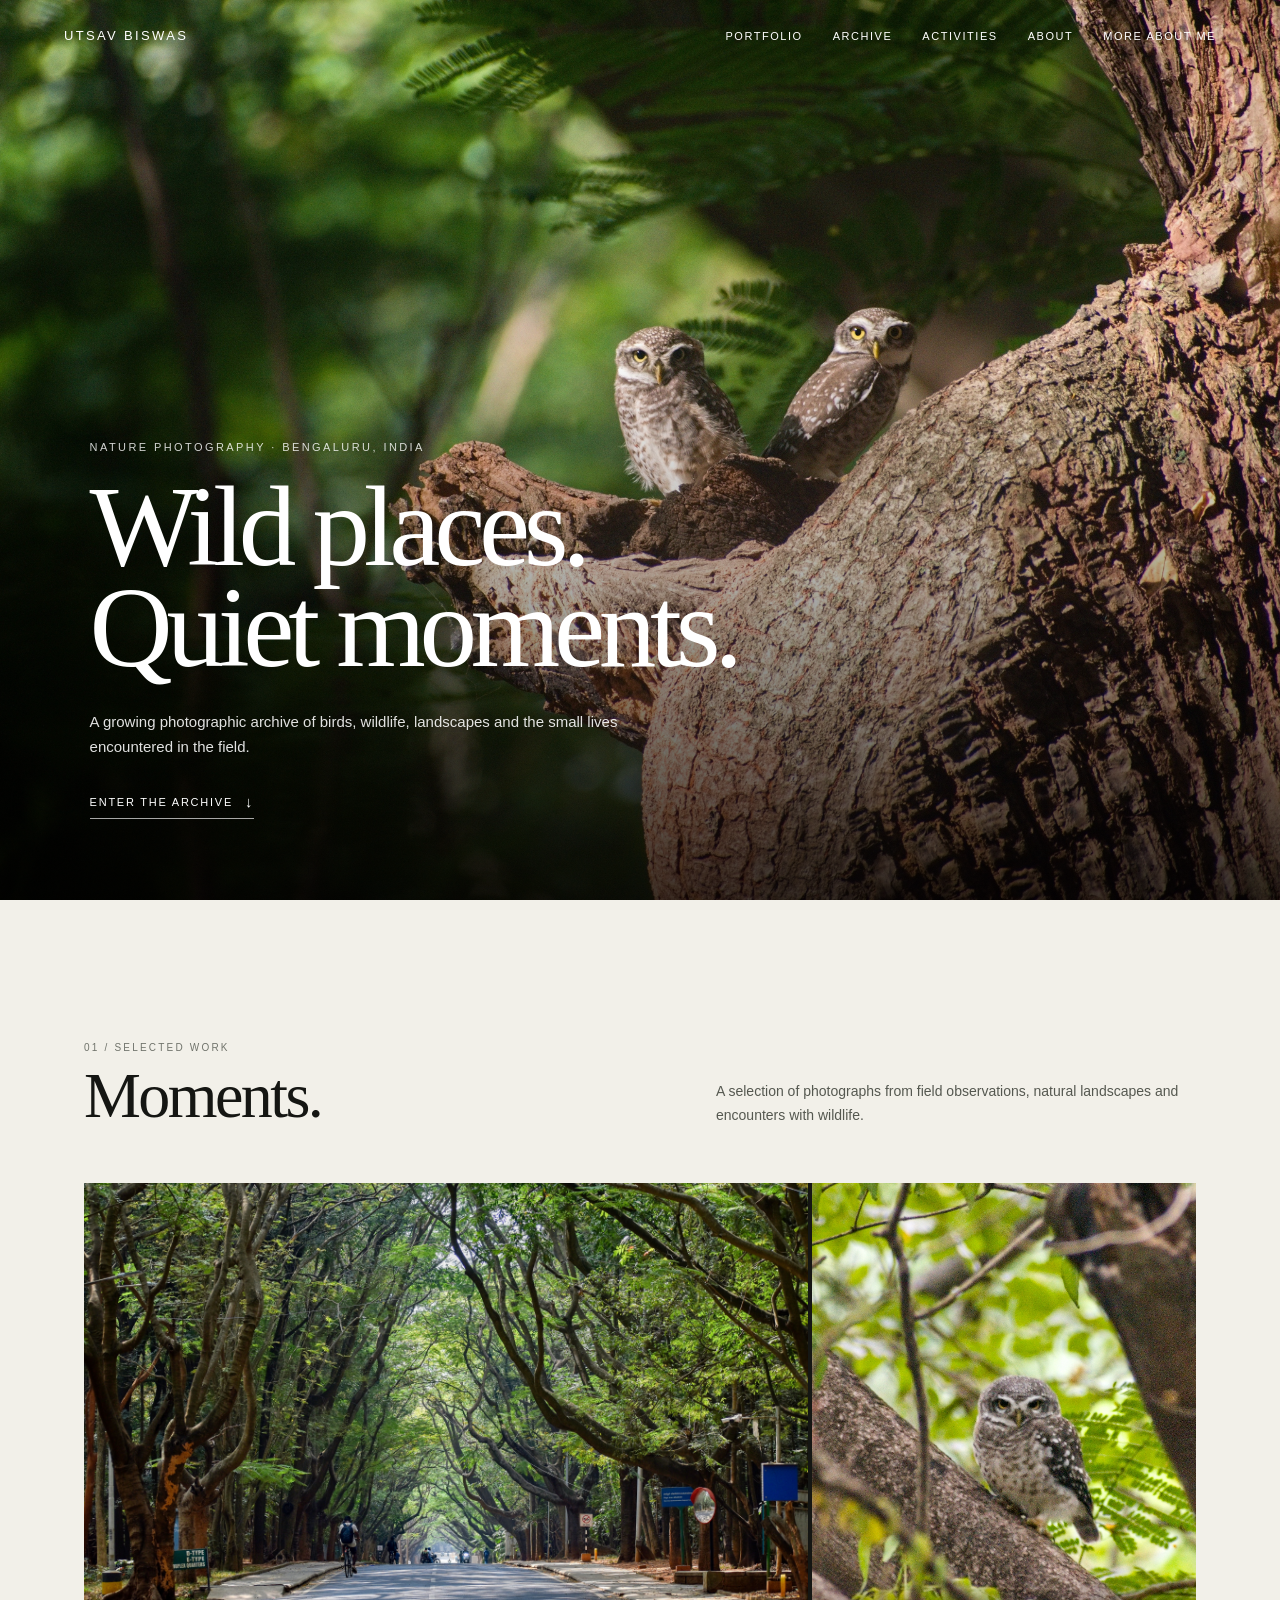
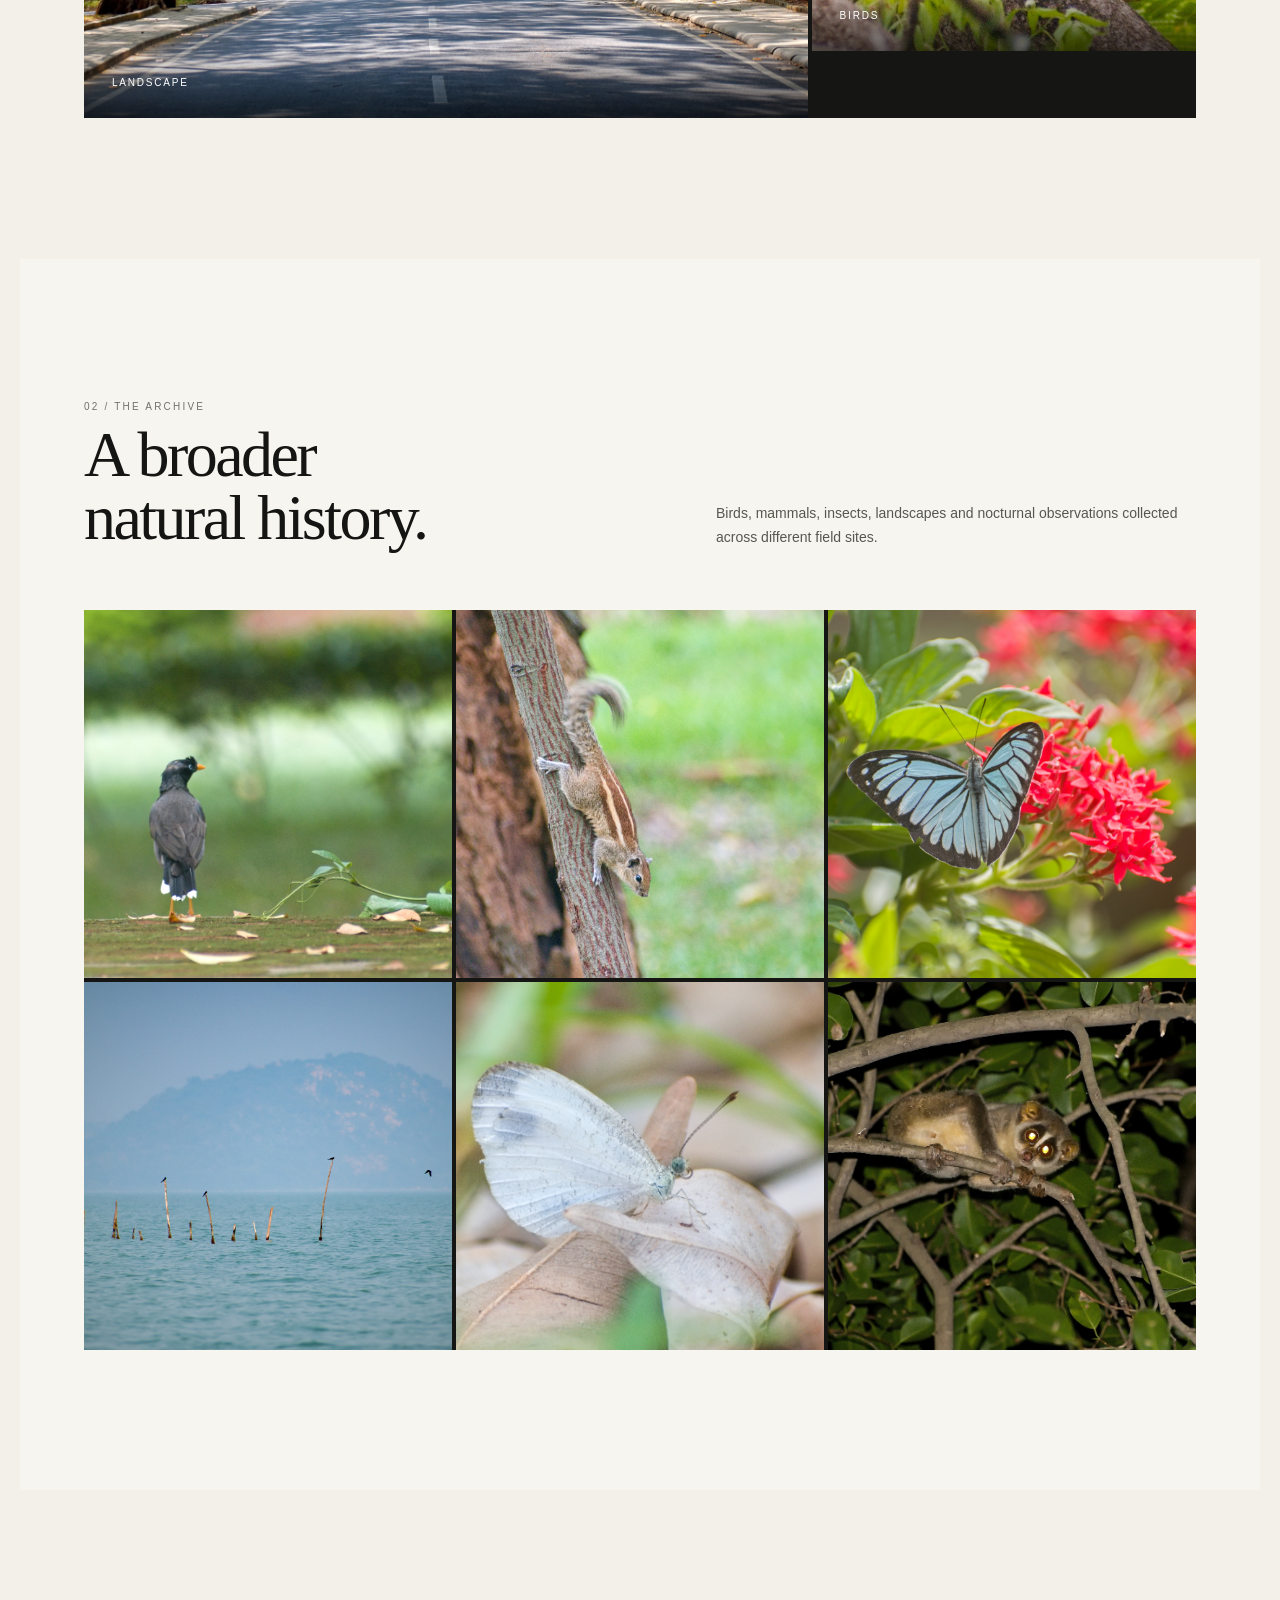
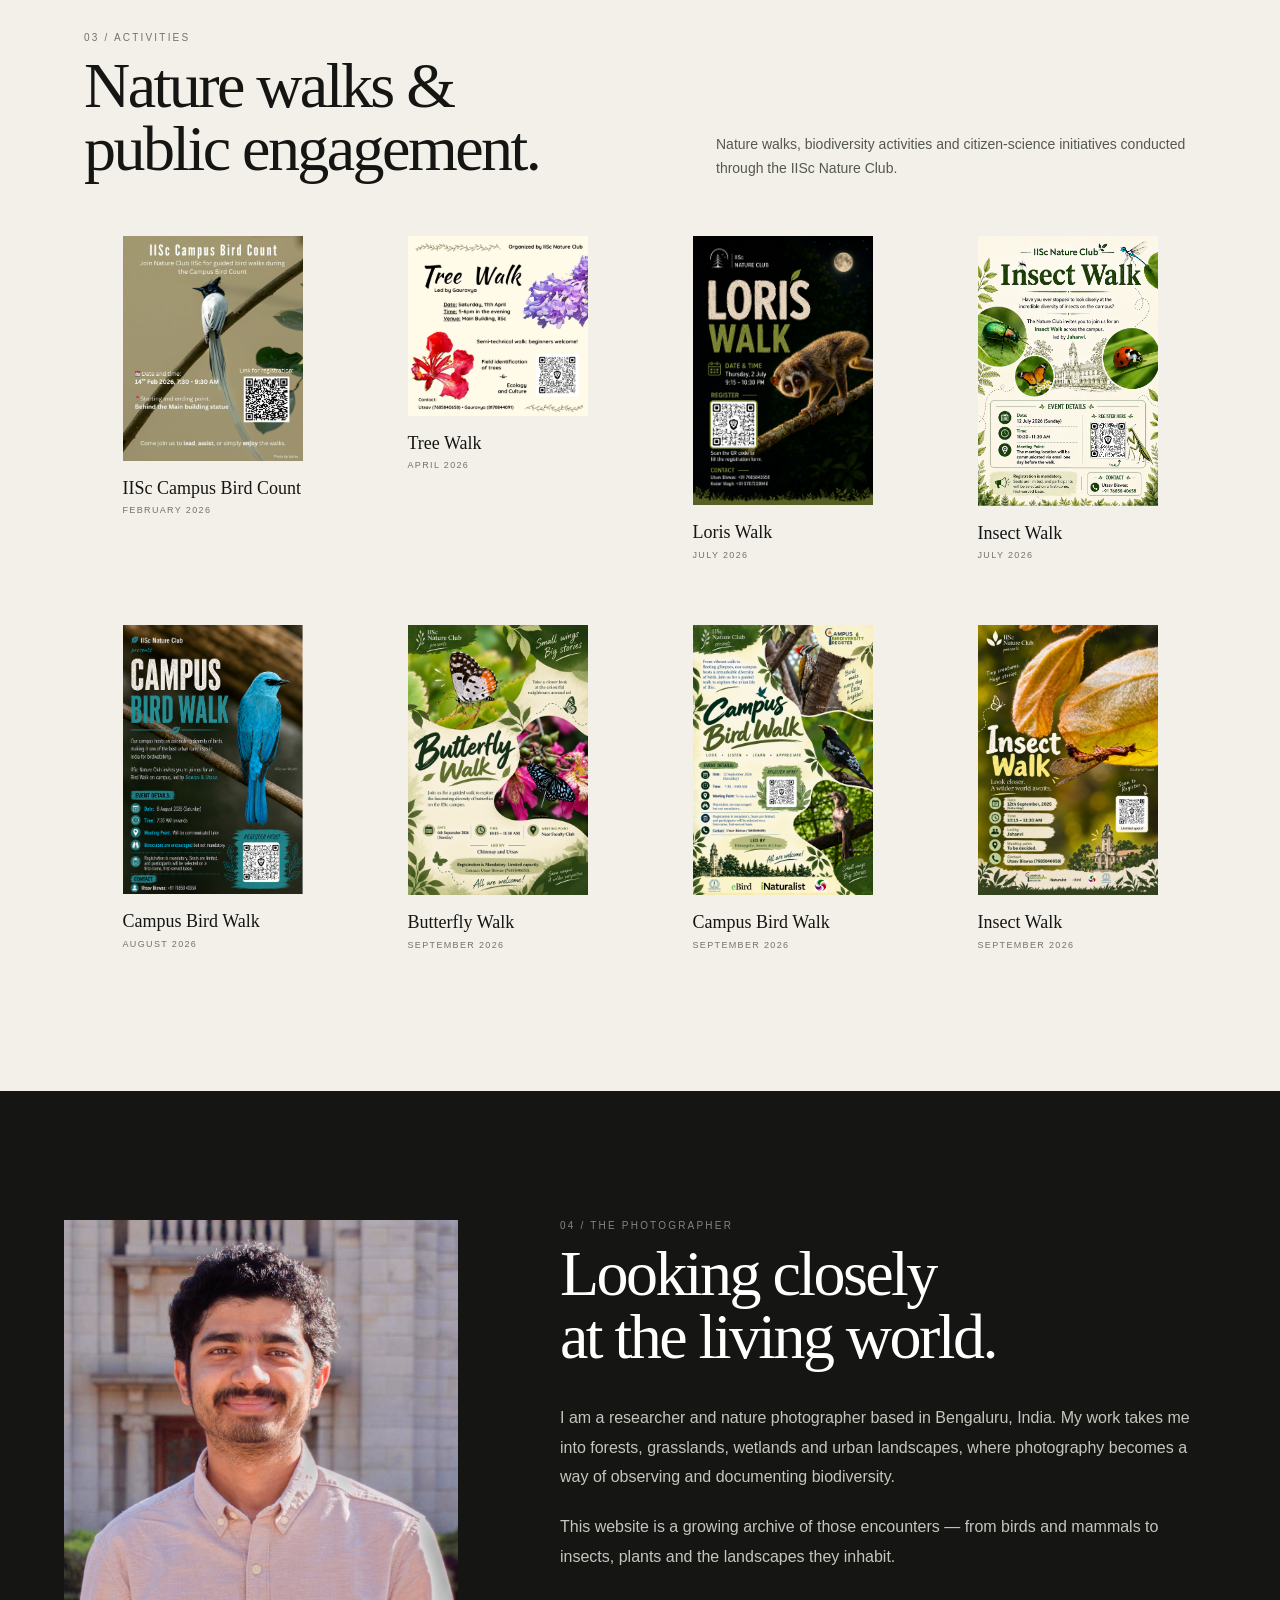
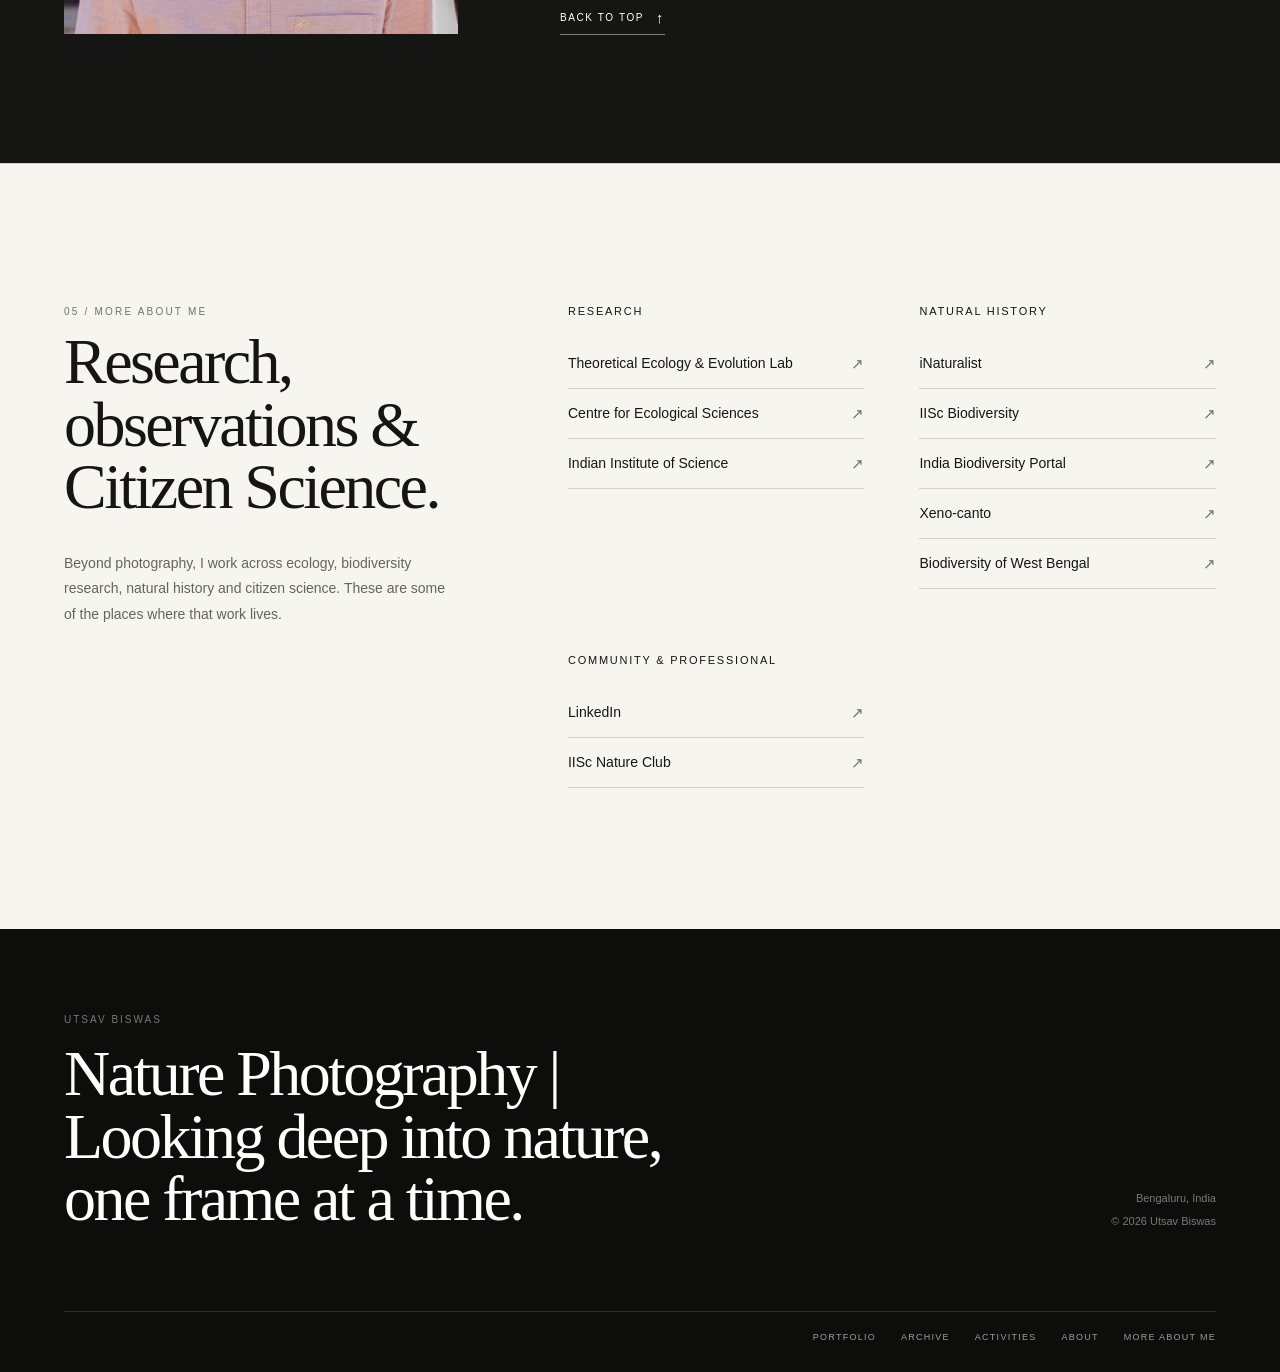
==== commit 2b653c48: "Update index.html" ====
--- a/index.html
+++ b/index.html
@@ -111,9 +111,8 @@
           </p>
 
           <h2>
-            Moments from<br>
-            the field.
-          </h2>
+            Moments.<br>
+            </h2>
 
         </div>
 
@@ -998,7 +997,7 @@
         <h2>
           Nature Photography |<br>
           Looking deep into nature,<br>
-          one moment at a time.
+          one frame at a time.
         </h2>
 
       </div>
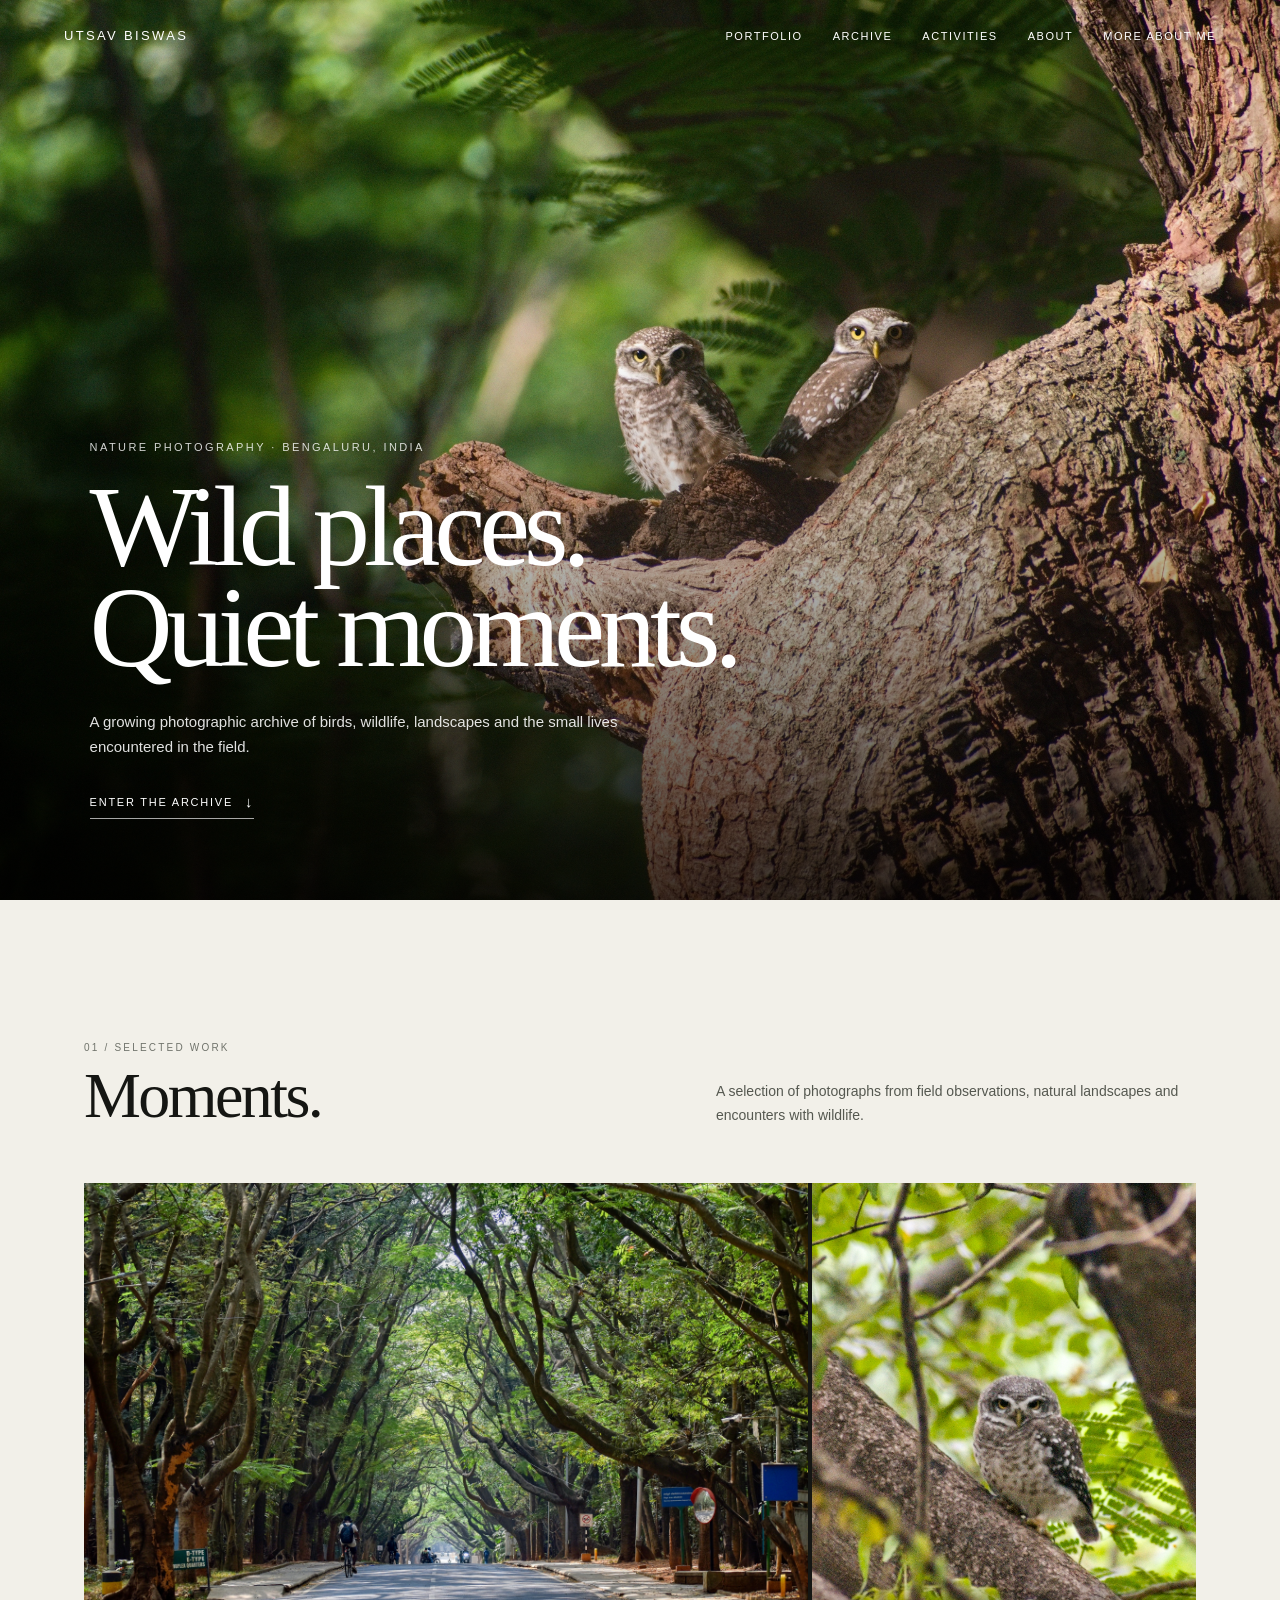
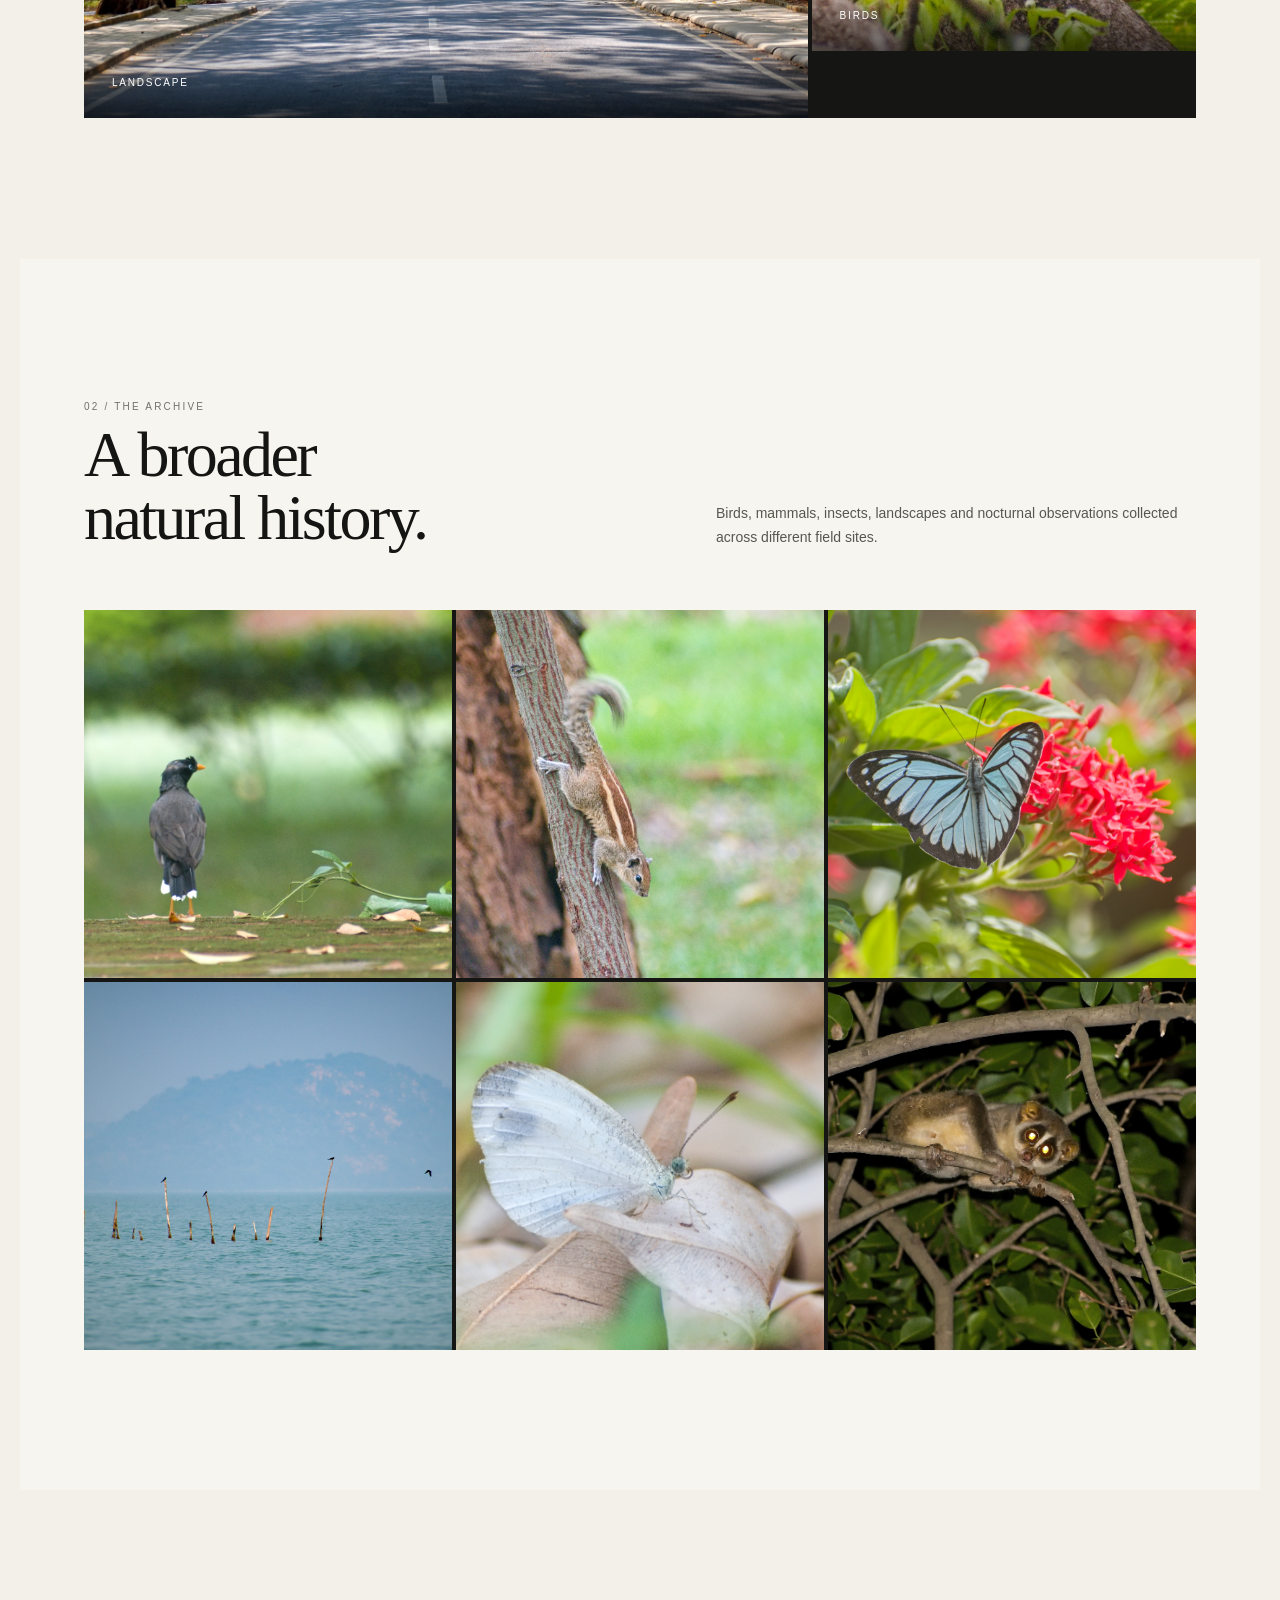
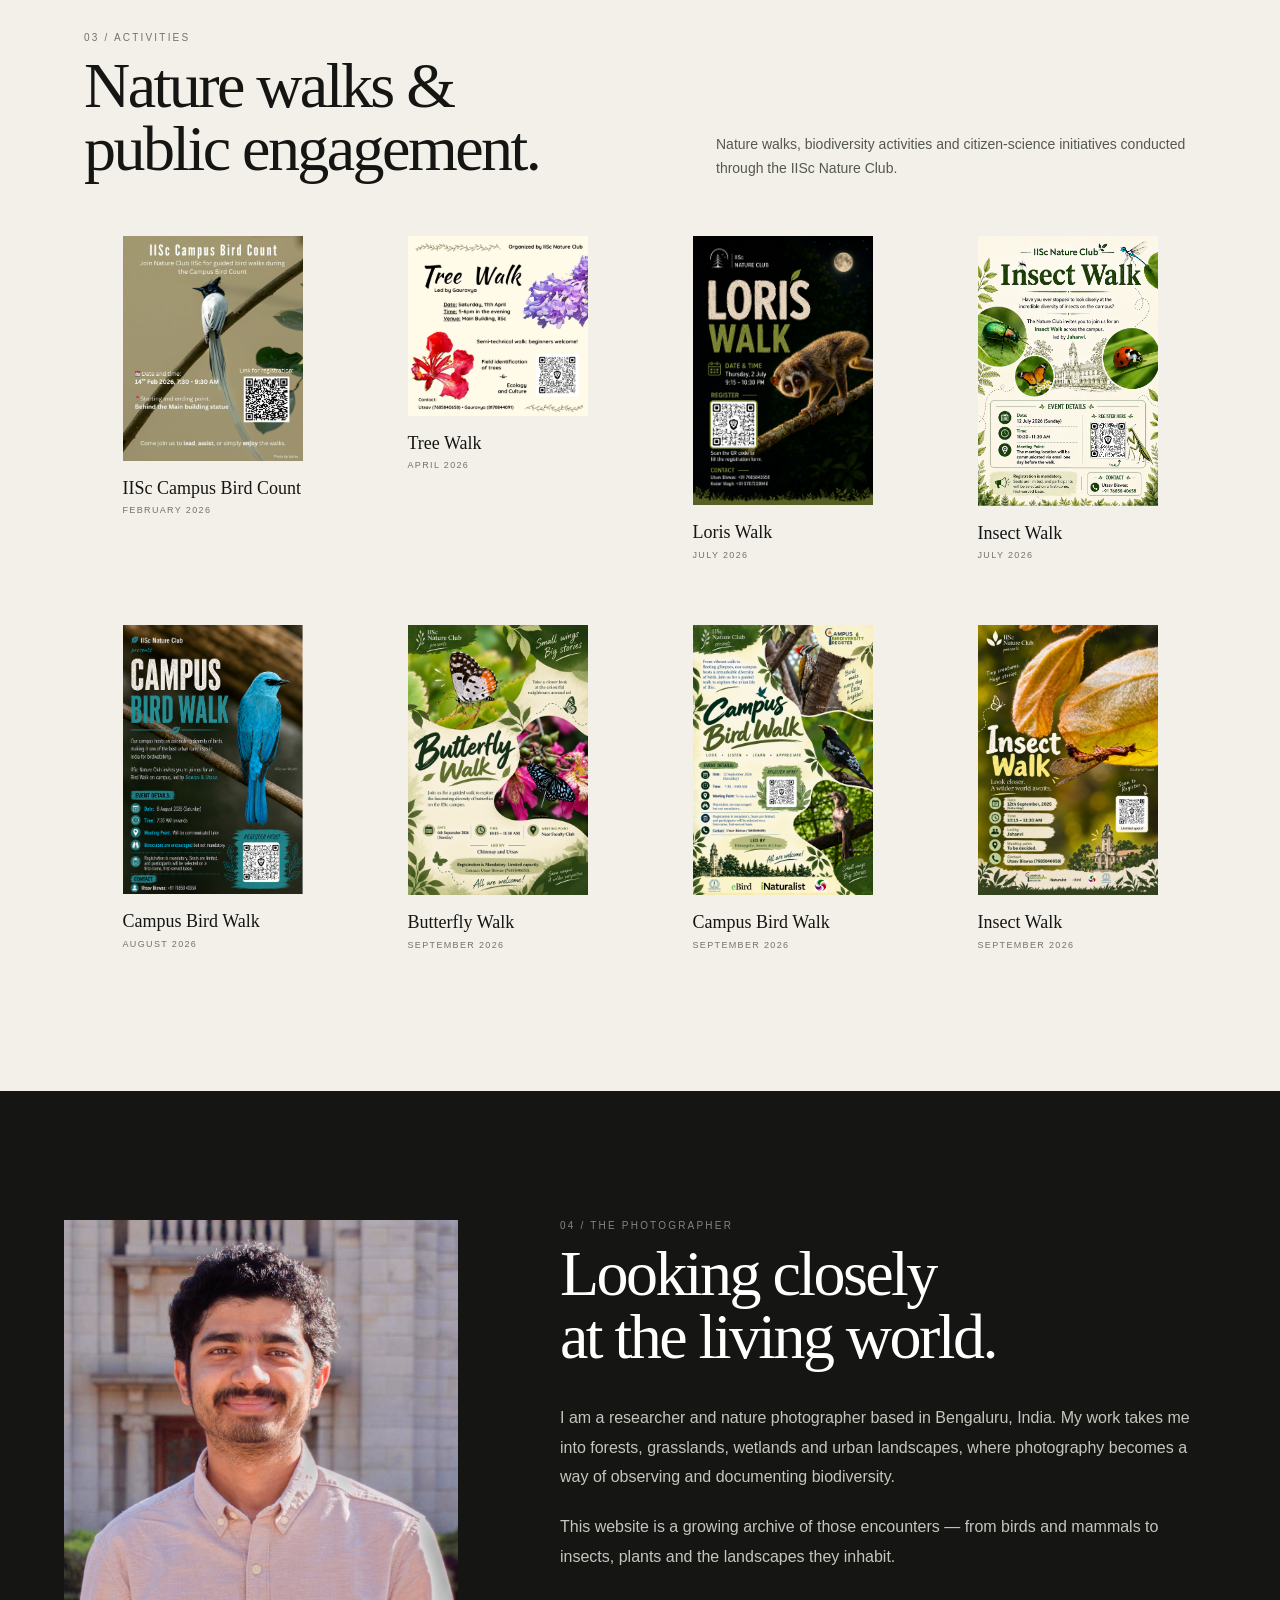
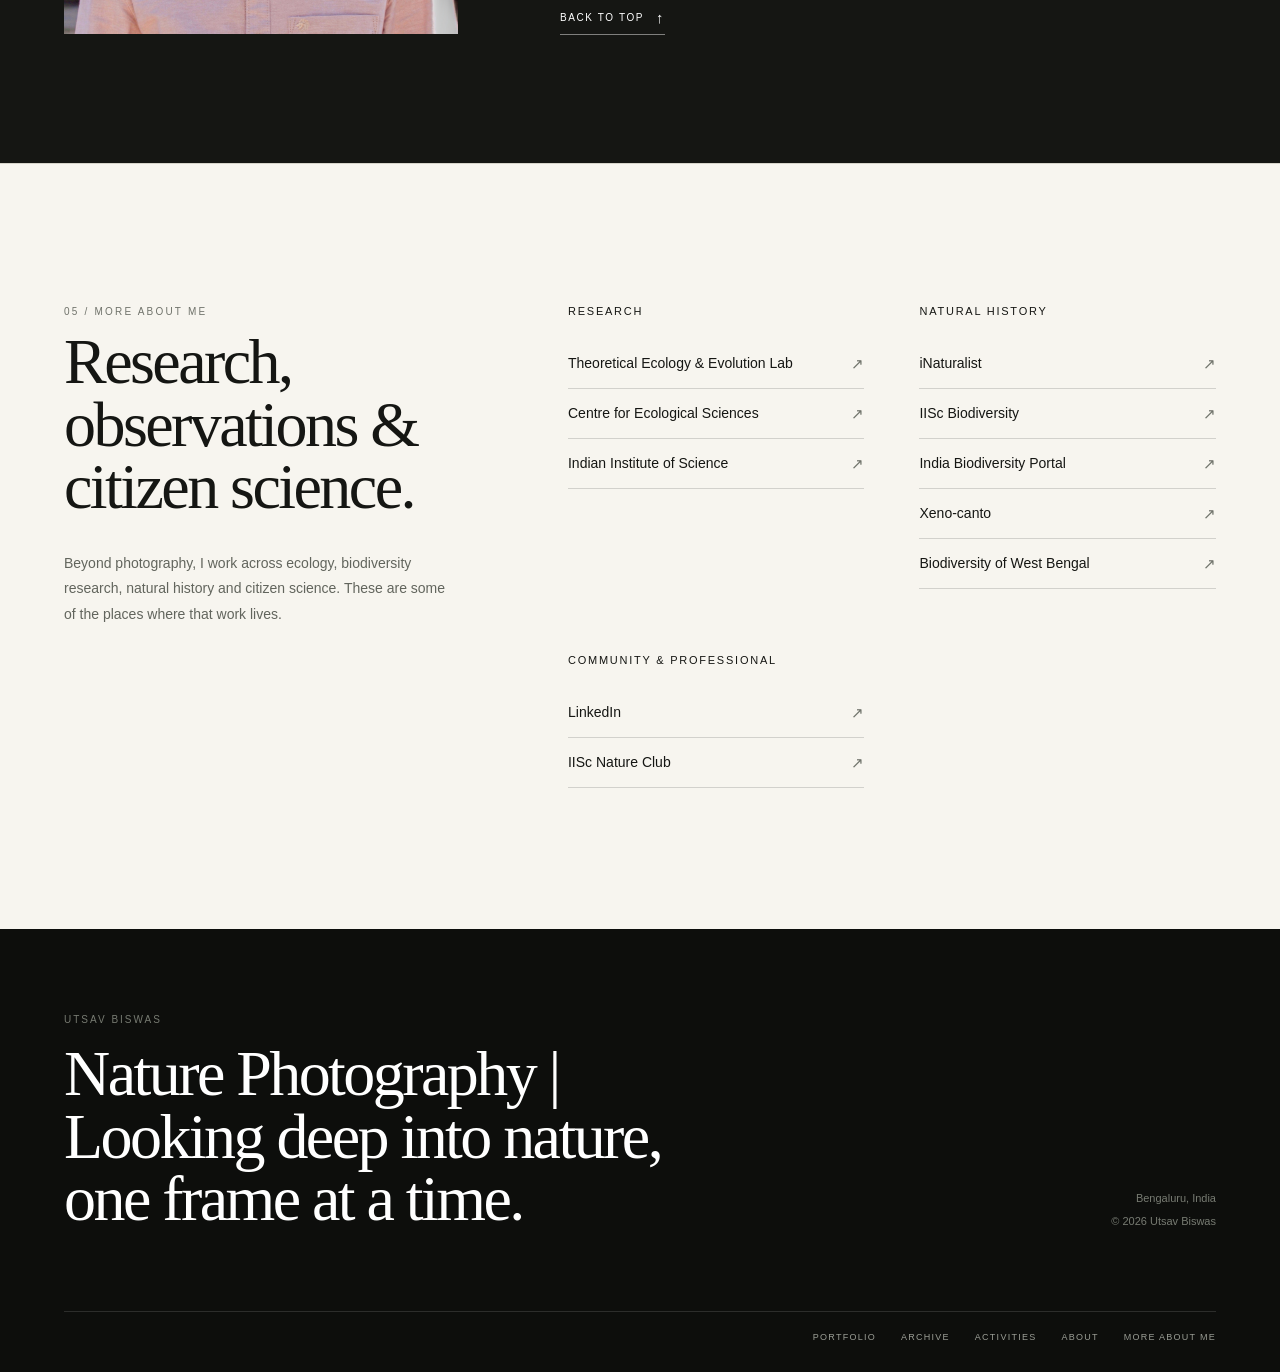
==== commit ff864903: "Update index.html" ====
--- a/index.html
+++ b/index.html
@@ -731,7 +731,7 @@
           <h2>
             Research,<br>
             observations &amp;<br>
-            Citizen Science.
+            citizen science.
           </h2>
 
           <p class="more-about-intro">
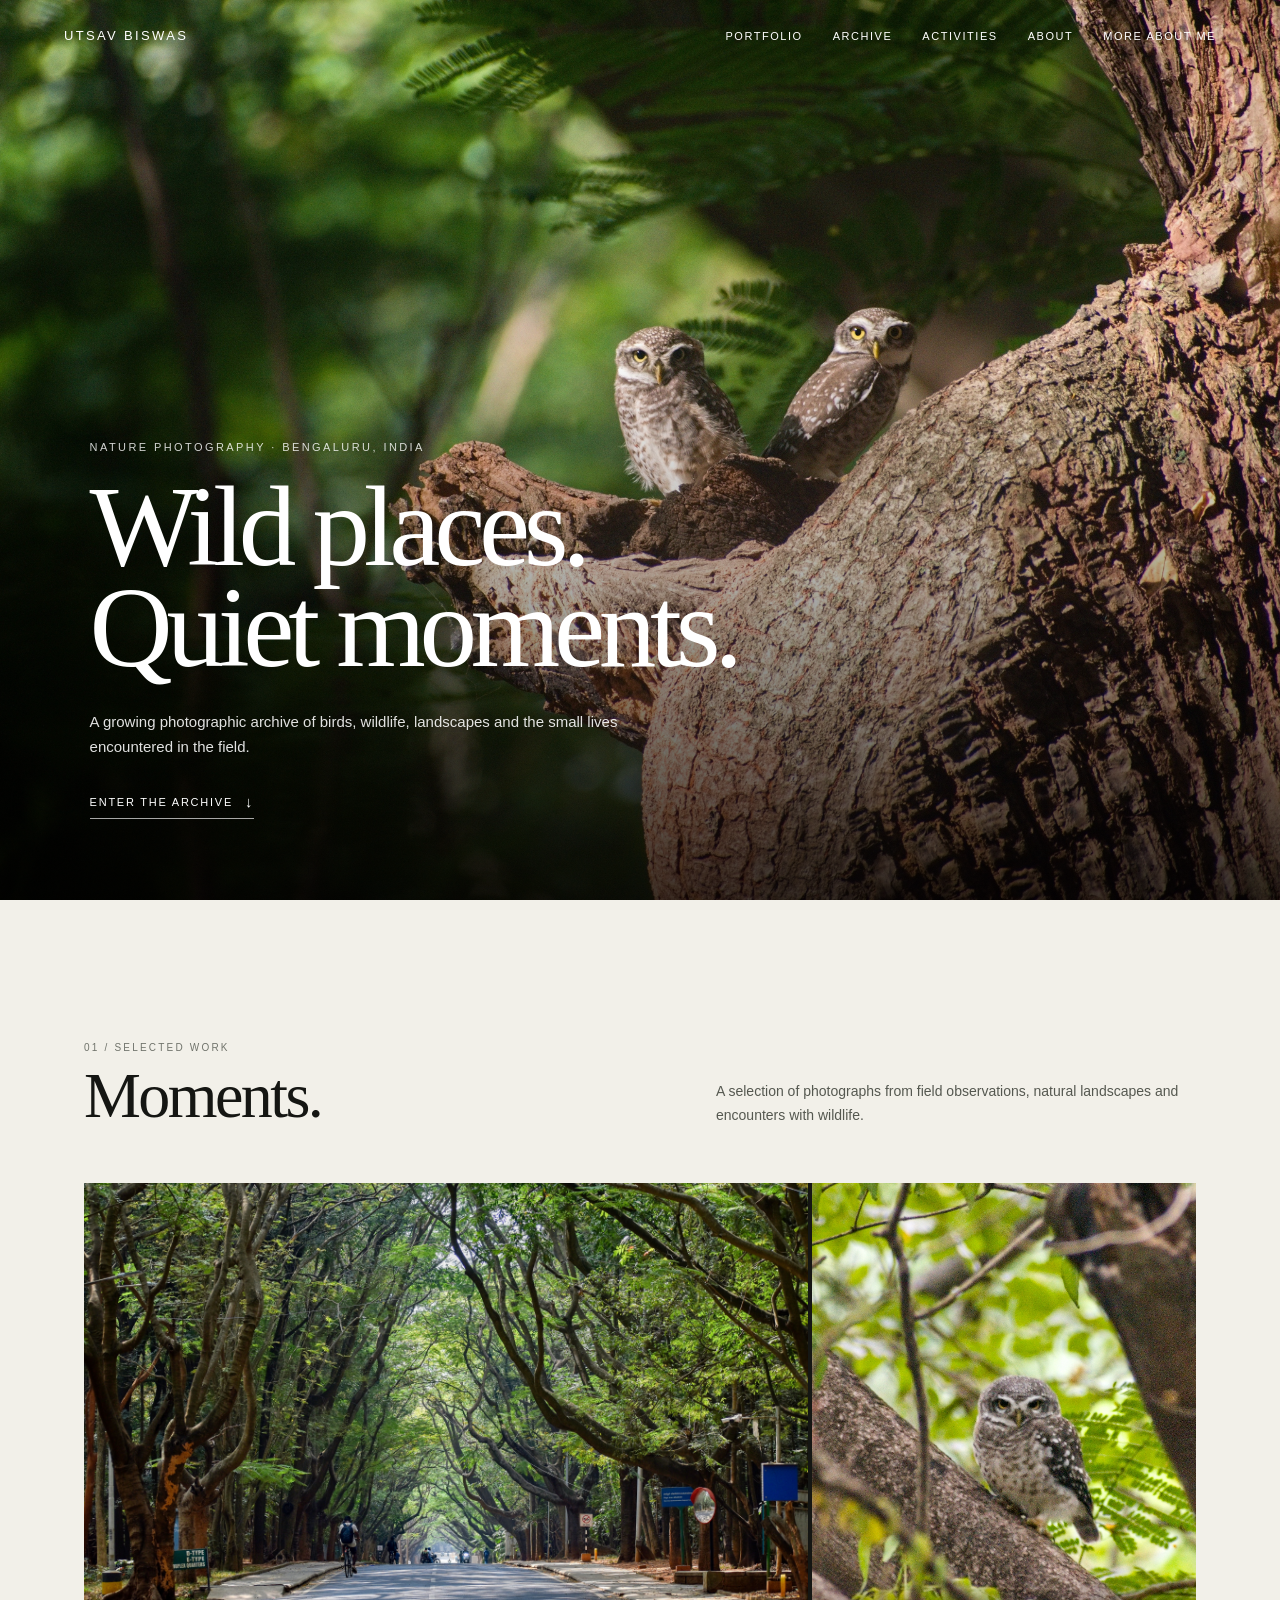
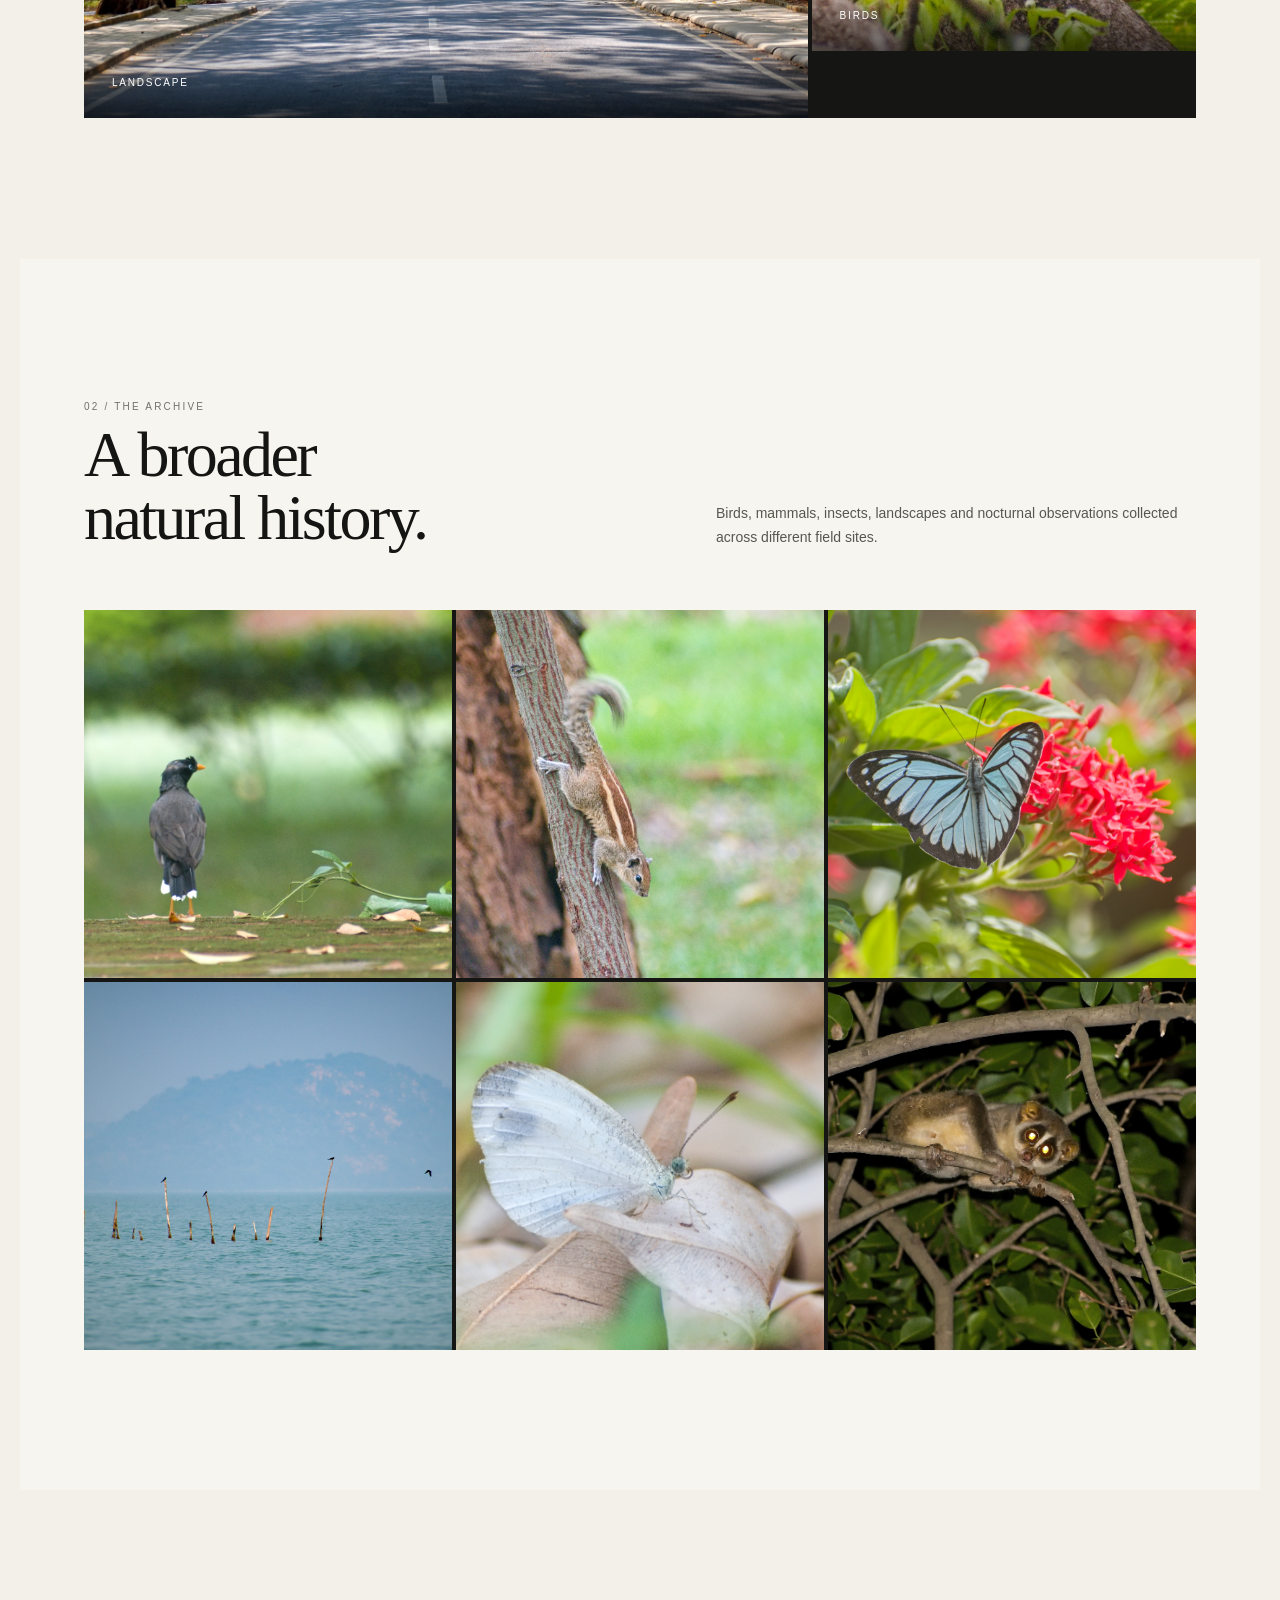
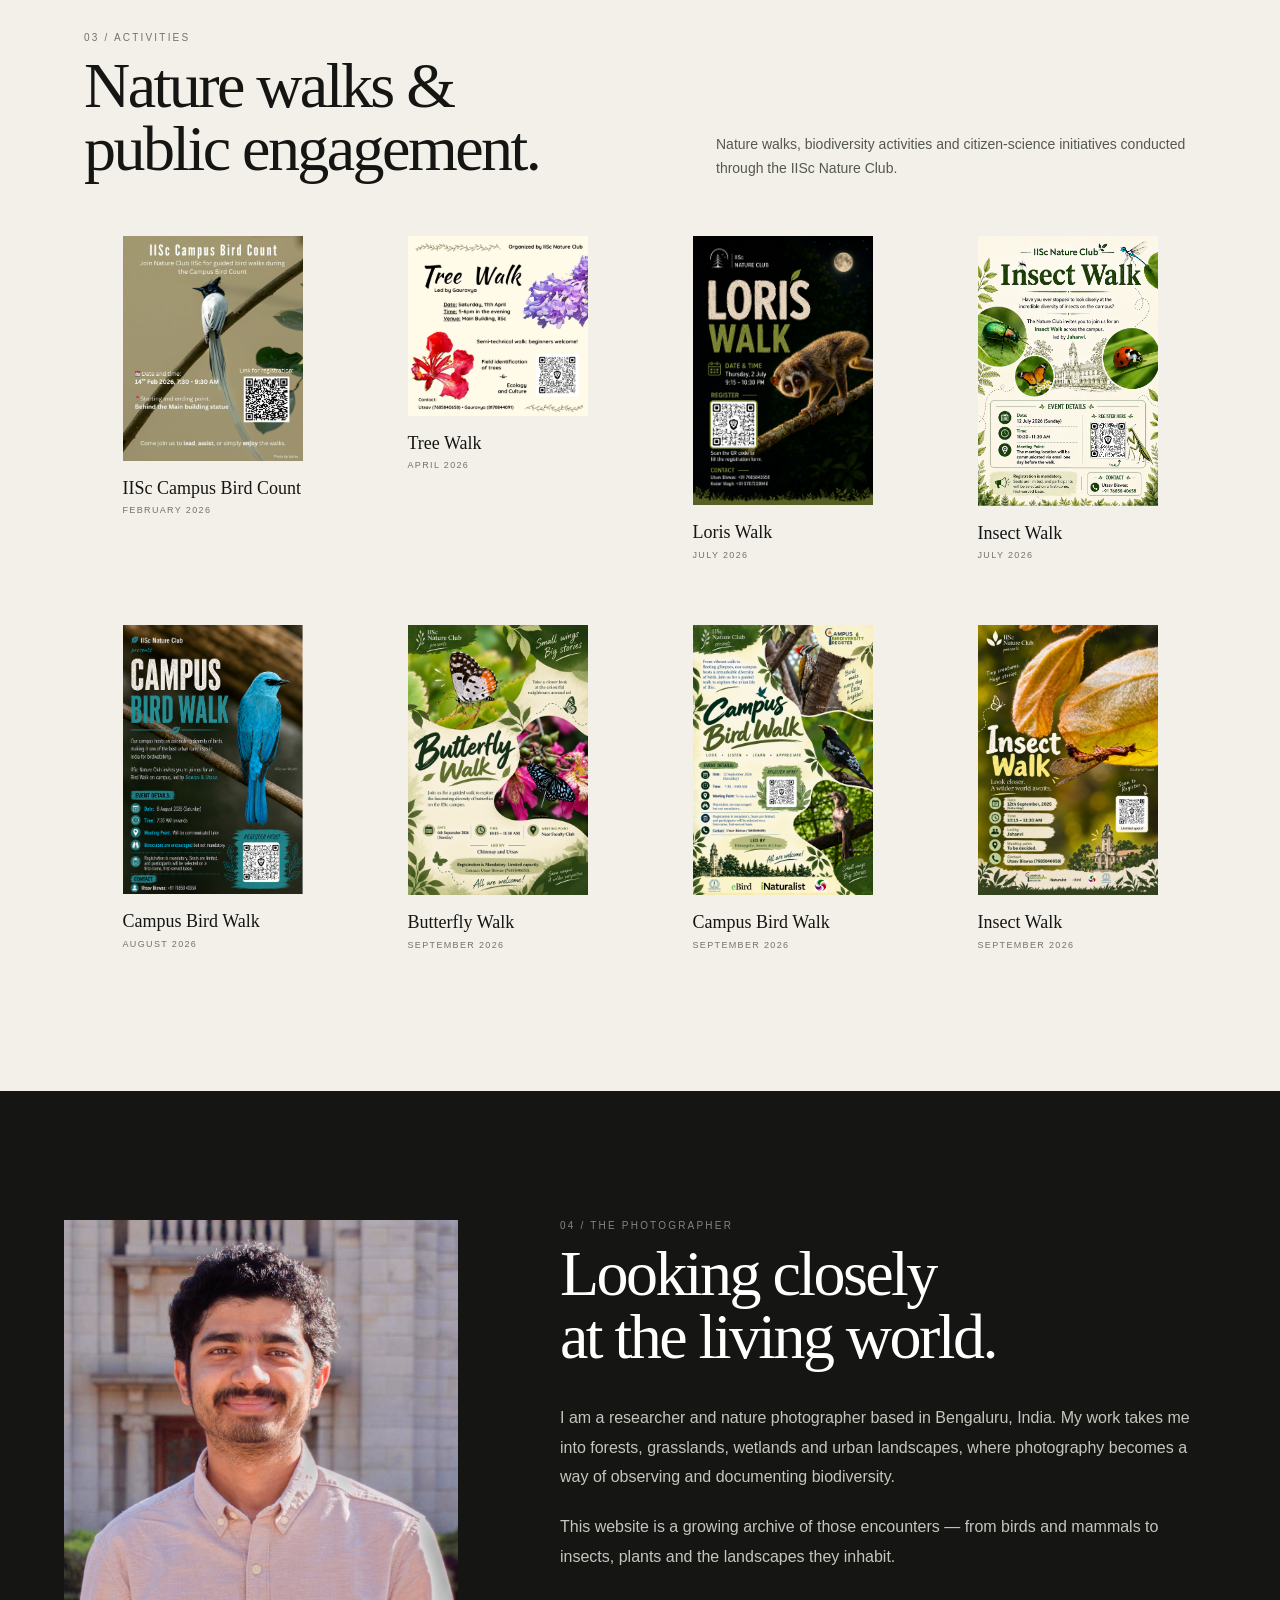
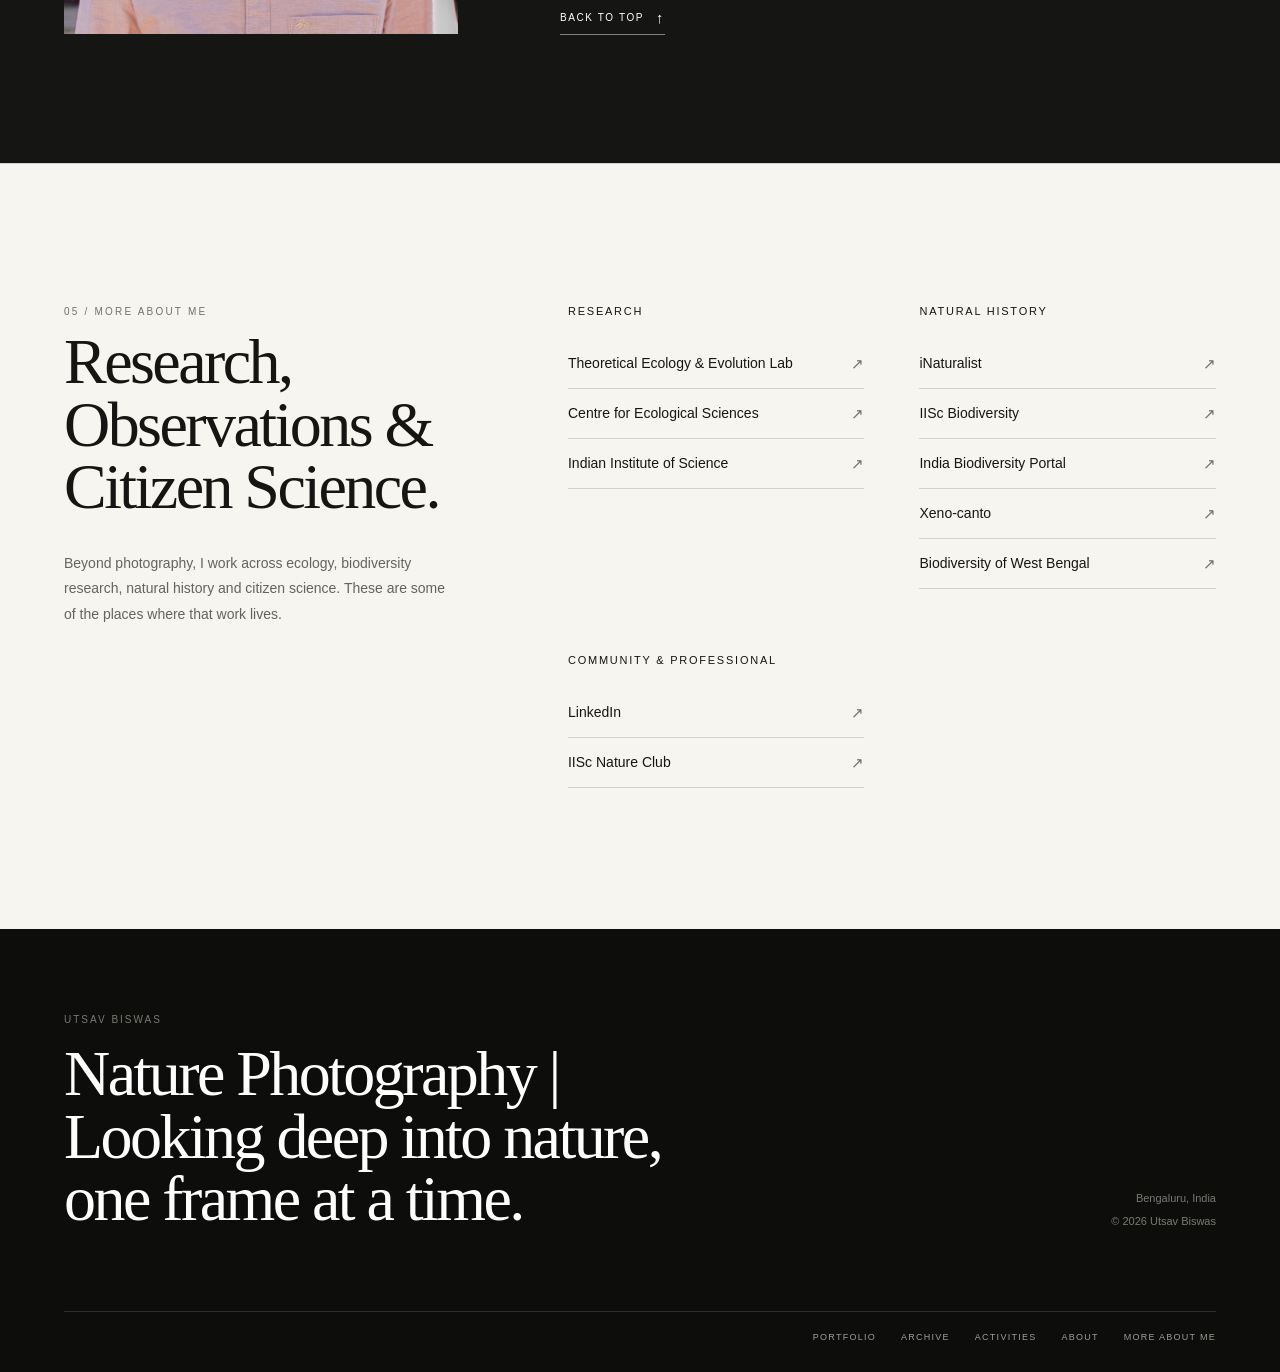
==== commit 92adbfc9: "Update index.html" ====
--- a/index.html
+++ b/index.html
@@ -730,8 +730,8 @@
 
           <h2>
             Research,<br>
-            observations &amp;<br>
-            citizen science.
+            Observations &amp;<br>
+            Citizen Science.
           </h2>
 
           <p class="more-about-intro">
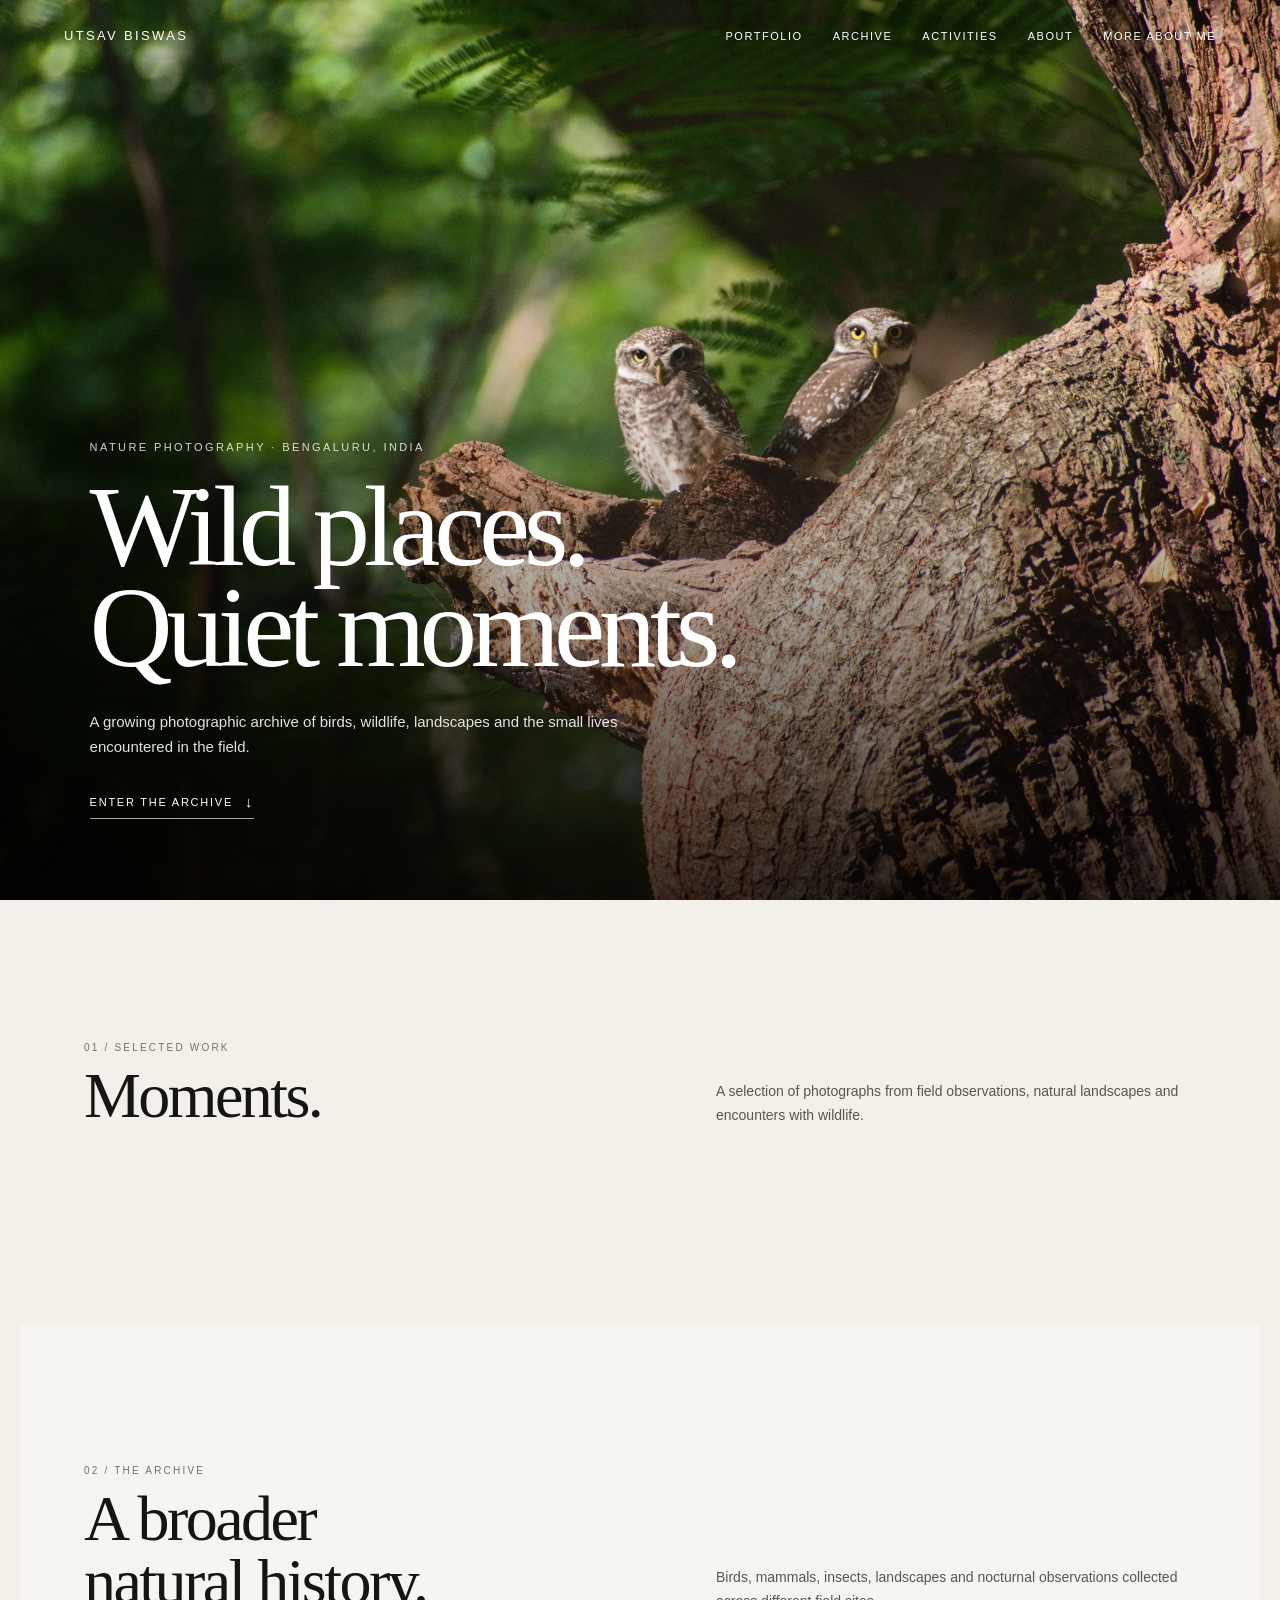
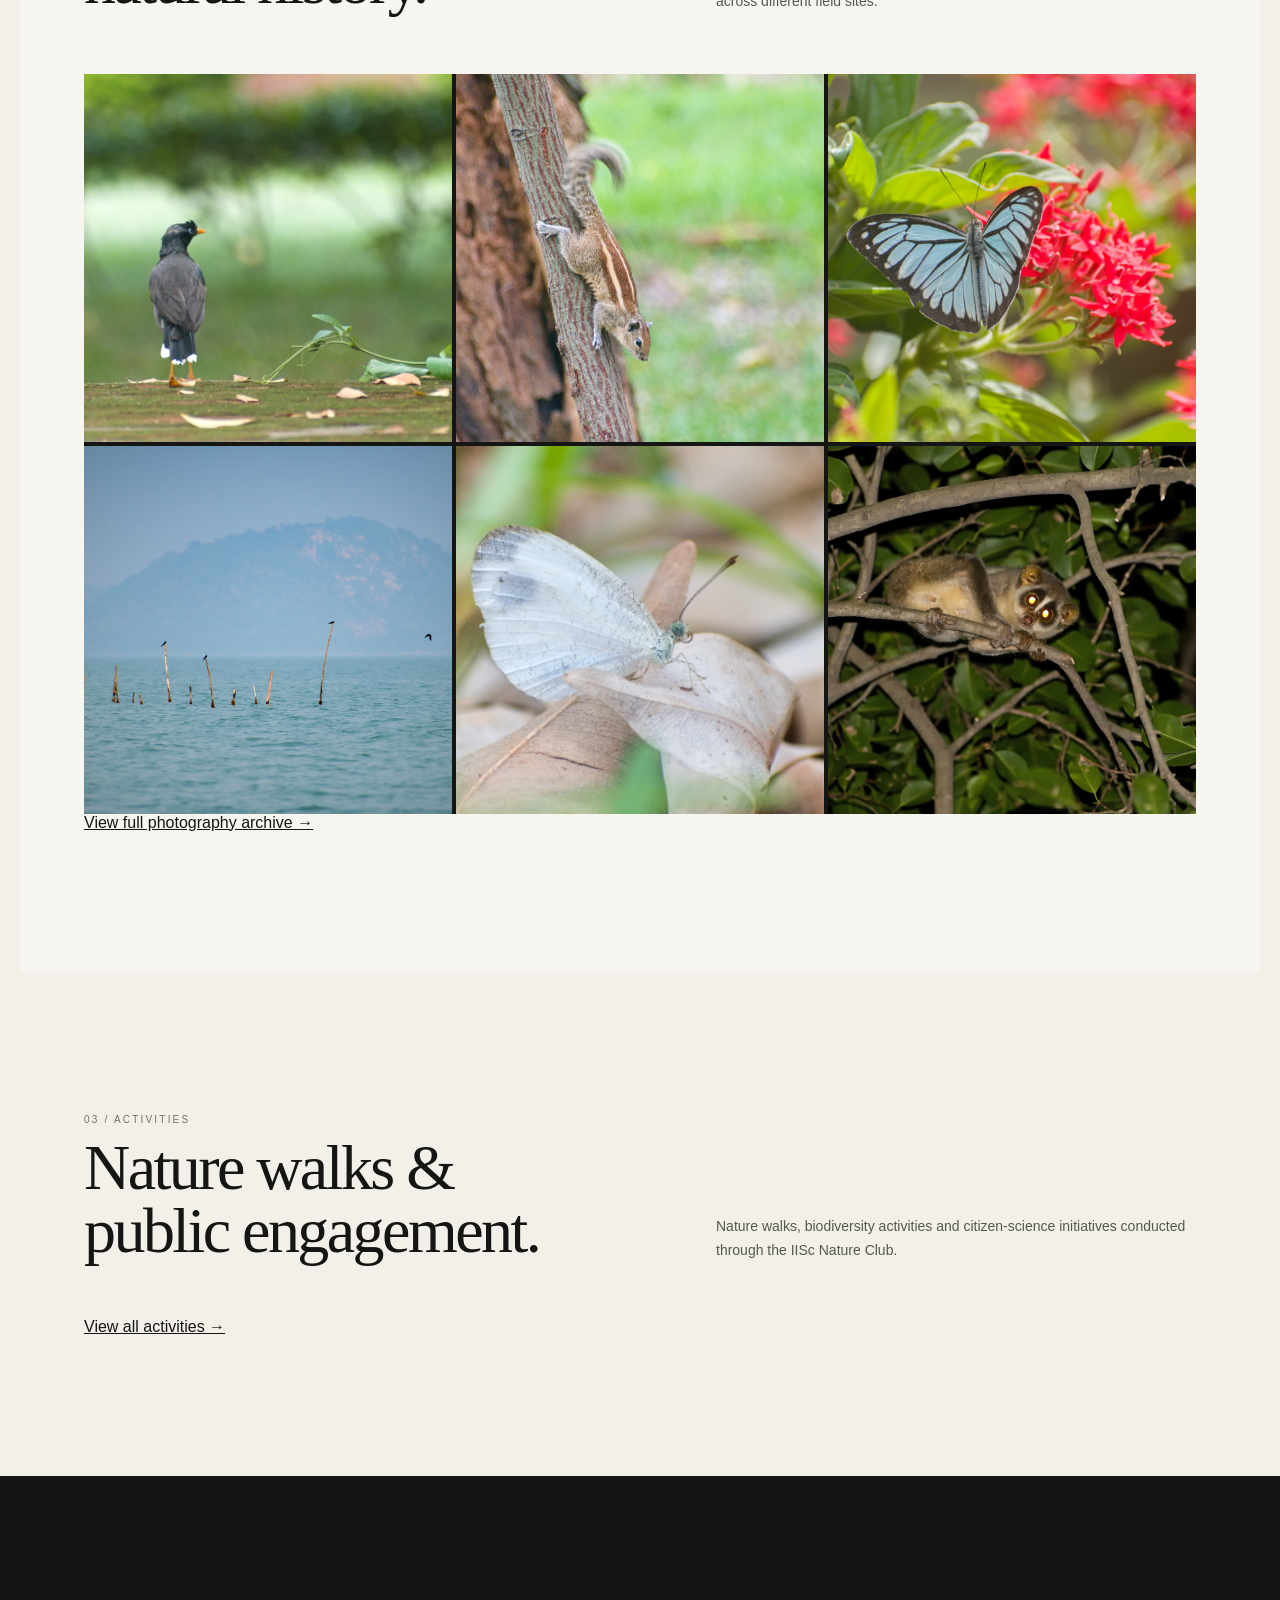
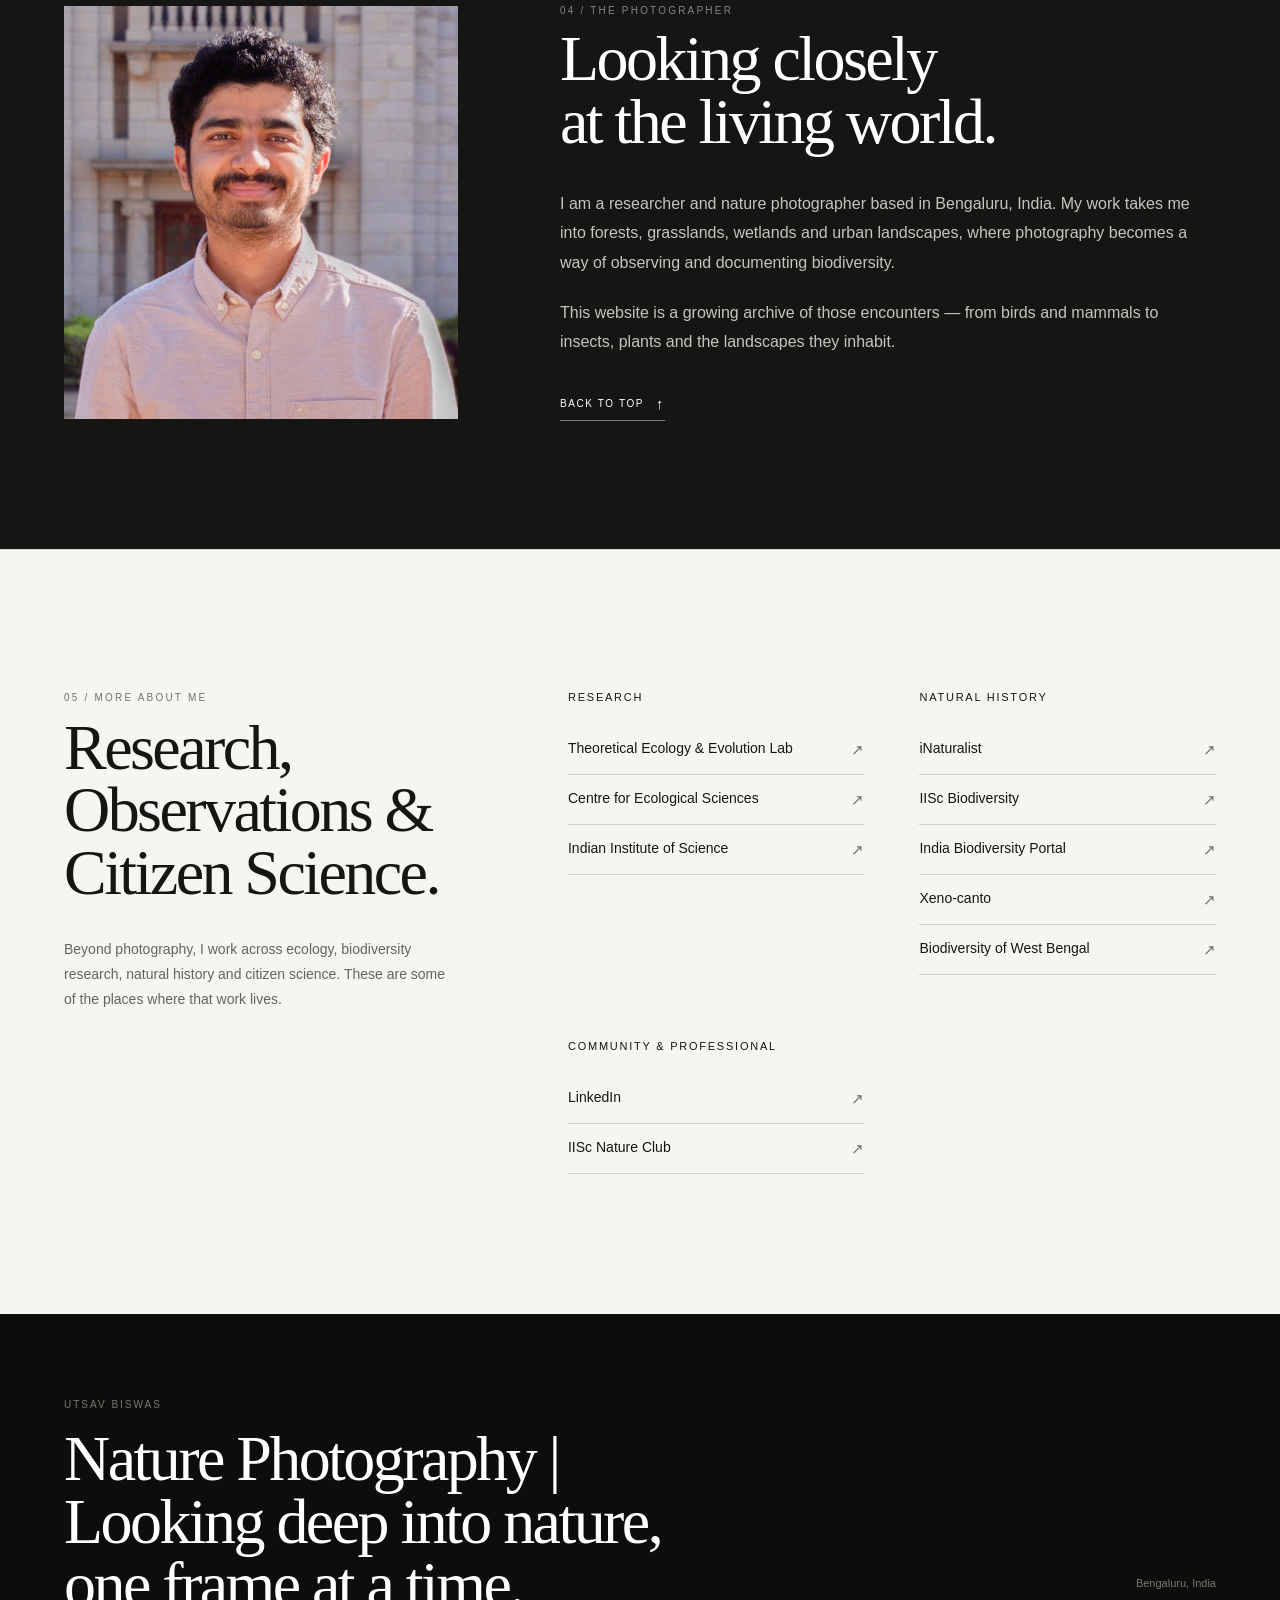
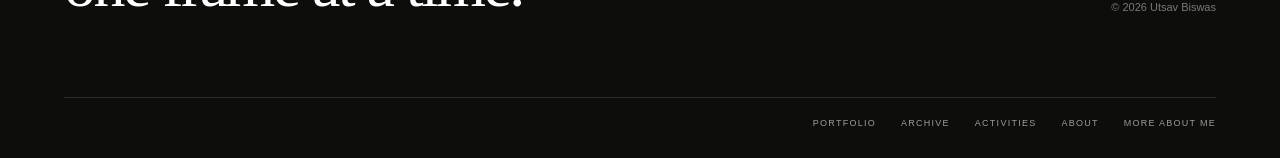
==== commit a332513c: "Update index.html" ====
--- a/index.html
+++ b/index.html
@@ -112,7 +112,7 @@
 
           <h2>
             Moments.<br>
-            </h2>
+          </h2>
 
         </div>
 
@@ -124,42 +124,16 @@
       </div>
 
 
-      <div class="selected-grid">
-
-        <figure class="selected-large">
-
-          <img
-            src="images/portfolio/landscapes-01.jpg"
-            alt="Landscape photograph"
-            loading="lazy"
-          >
-
-          <figcaption>
-            <span class="image-label">
-              Landscape
-            </span>
-          </figcaption>
-
-        </figure>
-
-
-        <figure class="selected-small">
-
-          <img
-            src="images/portfolio/birds-01.jpg"
-            alt="Bird photograph"
-            loading="lazy"
-          >
-
-          <figcaption>
-            <span class="image-label">
-              Birds
-            </span>
-          </figcaption>
-
-        </figure>
-
-      </div>
+      <!--
+        These photographs are selected MANUALLY in
+        data/photos.js by setting featured: true.
+
+        The homepage displays up to 8 featured photographs.
+        Featured photographs remain in their normal category
+        archive as well.
+      -->
+
+      <div class="selected-grid" id="selected-work-grid"></div>
 
     </section>
 
@@ -201,7 +175,10 @@
 
         <!-- Birds -->
 
-        <figure class="archive-card">
+        <a
+          class="archive-card"
+          href="portfolio.html?category=Birds"
+        >
 
           <img
             src="images/portfolio/birds-02.jpg"
@@ -209,7 +186,7 @@
             loading="lazy"
           >
 
-          <figcaption>
+          <span class="archive-card-caption">
 
             <span class="archive-number">
               01
@@ -219,14 +196,17 @@
               Birds
             </span>
 
-          </figcaption>
-
-        </figure>
+          </span>
+
+        </a>
 
 
         <!-- Mammals -->
 
-        <figure class="archive-card">
+        <a
+          class="archive-card"
+          href="portfolio.html?category=Mammals"
+        >
 
           <img
             src="images/portfolio/mammals-01.jpg"
@@ -234,7 +214,7 @@
             loading="lazy"
           >
 
-          <figcaption>
+          <span class="archive-card-caption">
 
             <span class="archive-number">
               02
@@ -244,14 +224,17 @@
               Mammals
             </span>
 
-          </figcaption>
-
-        </figure>
+          </span>
+
+        </a>
 
 
         <!-- Insects -->
 
-        <figure class="archive-card">
+        <a
+          class="archive-card"
+          href="portfolio.html?category=Insects"
+        >
 
           <img
             src="images/portfolio/insects-01.jpg"
@@ -259,7 +242,7 @@
             loading="lazy"
           >
 
-          <figcaption>
+          <span class="archive-card-caption">
 
             <span class="archive-number">
               03
@@ -269,14 +252,17 @@
               Insects
             </span>
 
-          </figcaption>
-
-        </figure>
+          </span>
+
+        </a>
 
 
         <!-- Landscapes -->
 
-        <figure class="archive-card">
+        <a
+          class="archive-card"
+          href="portfolio.html?category=Landscapes"
+        >
 
           <img
             src="images/portfolio/landscapes-02.jpg"
@@ -284,7 +270,7 @@
             loading="lazy"
           >
 
-          <figcaption>
+          <span class="archive-card-caption">
 
             <span class="archive-number">
               04
@@ -294,14 +280,17 @@
               Landscapes
             </span>
 
-          </figcaption>
-
-        </figure>
+          </span>
+
+        </a>
 
 
         <!-- Macro -->
 
-        <figure class="archive-card">
+        <a
+          class="archive-card"
+          href="portfolio.html?category=Macro"
+        >
 
           <img
             src="images/portfolio/macro-01.jpg"
@@ -309,7 +298,7 @@
             loading="lazy"
           >
 
-          <figcaption>
+          <span class="archive-card-caption">
 
             <span class="archive-number">
               05
@@ -319,14 +308,17 @@
               Macro
             </span>
 
-          </figcaption>
-
-        </figure>
+          </span>
+
+        </a>
 
 
         <!-- Night -->
 
-        <figure class="archive-card">
+        <a
+          class="archive-card"
+          href="portfolio.html?category=Night"
+        >
 
           <img
             src="images/portfolio/night-01.jpg"
@@ -334,7 +326,7 @@
             loading="lazy"
           >
 
-          <figcaption>
+          <span class="archive-card-caption">
 
             <span class="archive-number">
               06
@@ -344,12 +336,20 @@
               After dark
             </span>
 
-          </figcaption>
-
-        </figure>
-
-
-      </div>
+          </span>
+
+        </a>
+
+
+      </div>
+
+      <a
+        href="portfolio.html"
+        class="archive-more-link"
+      >
+        View full photography archive
+        <span>→</span>
+      </a>
 
     </section>
 
@@ -386,258 +386,21 @@
       </div>
 
 
-      <div class="activities-grid">
-
-
-        <!-- ===================================================
-             01 — CAMPUS BIRD COUNT
-             =================================================== -->
-
-        <figure class="activity-card">
-
-          <div class="activity-image">
-
-            <img
-              src="images/activities/Campus Bird Count IISc 14th Feb 2026.jpeg"
-              alt="IISc Campus Bird Count poster — February 2026"
-              loading="lazy"
-            >
-
-          </div>
-
-          <figcaption>
-
-            <span class="activity-title">
-              IISc Campus Bird Count
-            </span>
-
-            <span class="activity-date">
-              February 2026
-            </span>
-
-          </figcaption>
-
-        </figure>
-
-
-        <!-- ===================================================
-             02 — TREE WALK
-             =================================================== -->
-
-        <figure class="activity-card">
-
-          <div class="activity-image">
-
-            <img
-              src="images/activities/Tree walk 11 April 2026.jpeg"
-              alt="Tree Walk poster — April 2026"
-              loading="lazy"
-            >
-
-          </div>
-
-          <figcaption>
-
-            <span class="activity-title">
-              Tree Walk
-            </span>
-
-            <span class="activity-date">
-              April 2026
-            </span>
-
-          </figcaption>
-
-        </figure>
-
-
-        <!-- ===================================================
-             03 — LORIS WALK
-             =================================================== -->
-
-        <figure class="activity-card">
-
-          <div class="activity-image">
-
-            <img
-              src="images/activities/Nature Club poster Loris walk_2nd July 2026.jpg"
-              alt="Loris Walk poster — July 2026"
-              loading="lazy"
-            >
-
-          </div>
-
-          <figcaption>
-
-            <span class="activity-title">
-              Loris Walk
-            </span>
-
-            <span class="activity-date">
-              July 2026
-            </span>
-
-          </figcaption>
-
-        </figure>
-
-
-        <!-- ===================================================
-             04 — INSECT WALK
-             =================================================== -->
-
-        <figure class="activity-card">
-
-          <div class="activity-image">
-
-            <img
-              src="images/activities/Nature Club poster Insect walk final 12 July 2026.png"
-              alt="Insect Walk poster — July 2026"
-              loading="lazy"
-            >
-
-          </div>
-
-          <figcaption>
-
-            <span class="activity-title">
-              Insect Walk
-            </span>
-
-            <span class="activity-date">
-              July 2026
-            </span>
-
-          </figcaption>
-
-        </figure>
-
-
-        <!-- ===================================================
-             05 — BIRD WALK AUGUST
-             =================================================== -->
-
-        <figure class="activity-card">
-
-          <div class="activity-image">
-
-            <img
-              src="images/activities/Nature Club poster Bird walk 8 Aug 2026_Final.png"
-              alt="Campus Bird Walk poster — August 2026"
-              loading="lazy"
-            >
-
-          </div>
-
-          <figcaption>
-
-            <span class="activity-title">
-              Campus Bird Walk
-            </span>
-
-            <span class="activity-date">
-              August 2026
-            </span>
-
-          </figcaption>
-
-        </figure>
-
-
-        <!-- ===================================================
-             06 — BUTTERFLY WALK
-             =================================================== -->
-
-        <figure class="activity-card">
-
-          <div class="activity-image">
-
-            <img
-              src="images/activities/Butterfly Walk_6th Sept 2026_Final.png"
-              alt="Butterfly Walk poster — September 2026"
-              loading="lazy"
-            >
-
-          </div>
-
-          <figcaption>
-
-            <span class="activity-title">
-              Butterfly Walk
-            </span>
-
-            <span class="activity-date">
-              September 2026
-            </span>
-
-          </figcaption>
-
-        </figure>
-
-
-        <!-- ===================================================
-             07 — BIRD WALK SEPTEMBER
-             =================================================== -->
-
-        <figure class="activity-card">
-
-          <div class="activity-image">
-
-            <img
-              src="images/activities/IISc_Bird_walk_12thSept2026_Final.png"
-              alt="Campus Bird Walk poster — September 2026"
-              loading="lazy"
-            >
-
-          </div>
-
-          <figcaption>
-
-            <span class="activity-title">
-              Campus Bird Walk
-            </span>
-
-            <span class="activity-date">
-              September 2026
-            </span>
-
-          </figcaption>
-
-        </figure>
-
-
-        <!-- ===================================================
-             08 — INSECT WALK SEPTEMBER
-             =================================================== -->
-
-        <figure class="activity-card">
-
-          <div class="activity-image">
-
-            <img
-              src="images/activities/IISc_Insect_Walk_12thSept2026_Final.png"
-              alt="Insect Walk poster — September 2026"
-              loading="lazy"
-            >
-
-          </div>
-
-          <figcaption>
-
-            <span class="activity-title">
-              Insect Walk
-            </span>
-
-            <span class="activity-date">
-              September 2026
-            </span>
-
-          </figcaption>
-
-        </figure>
-
-
-      </div>
+      <!--
+        The homepage shows the activities marked featured: true
+        in data/activities.js, up to a maximum of 6.
+        The complete collection lives in activities.html.
+      -->
+
+      <div class="activities-grid" id="activities-grid"></div>
+
+      <a
+        href="activities.html"
+        class="archive-more-link"
+      >
+        View all activities
+        <span>→</span>
+      </a>
 
     </section>
 
@@ -1046,5 +809,9 @@
   </footer>
 
 
+  <script src="data/photos.js"></script>
+  <script src="data/activities.js"></script>
+  <script src="js/main.js"></script>
+
 </body>
 </html>
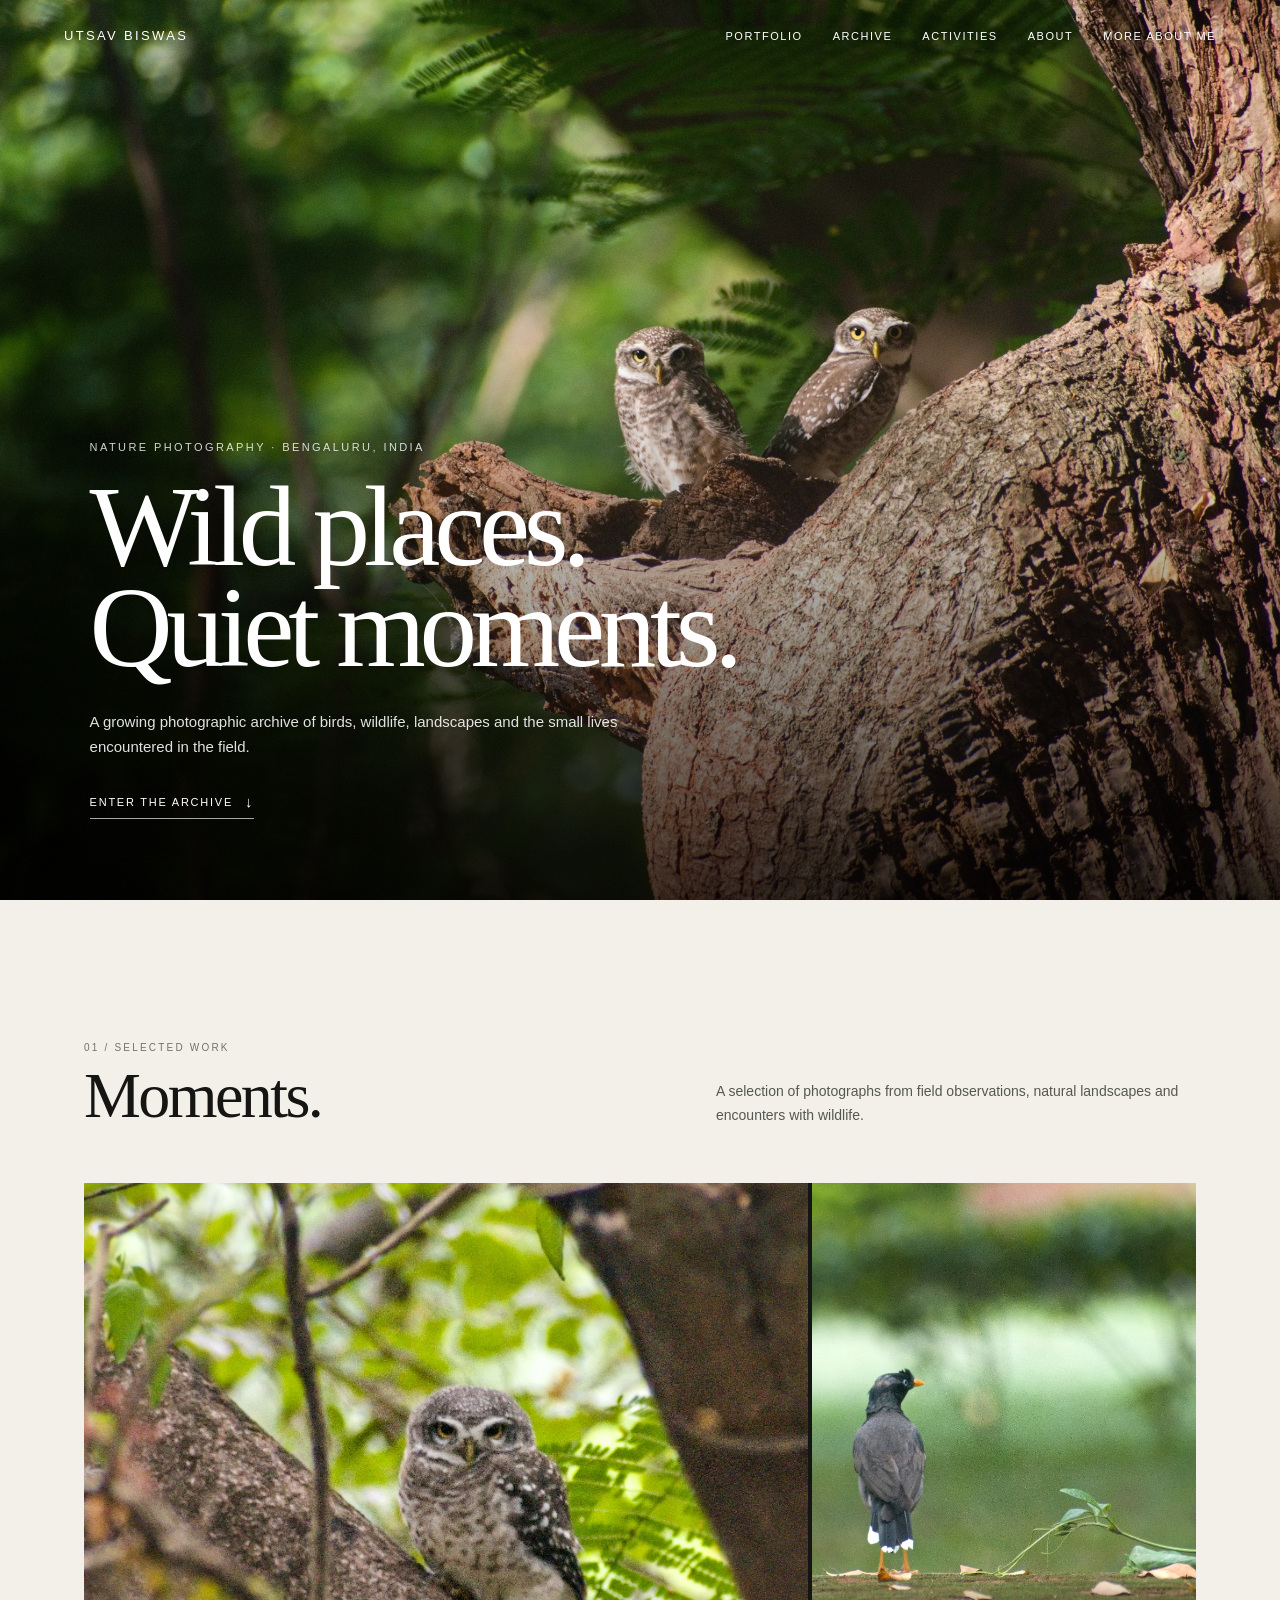
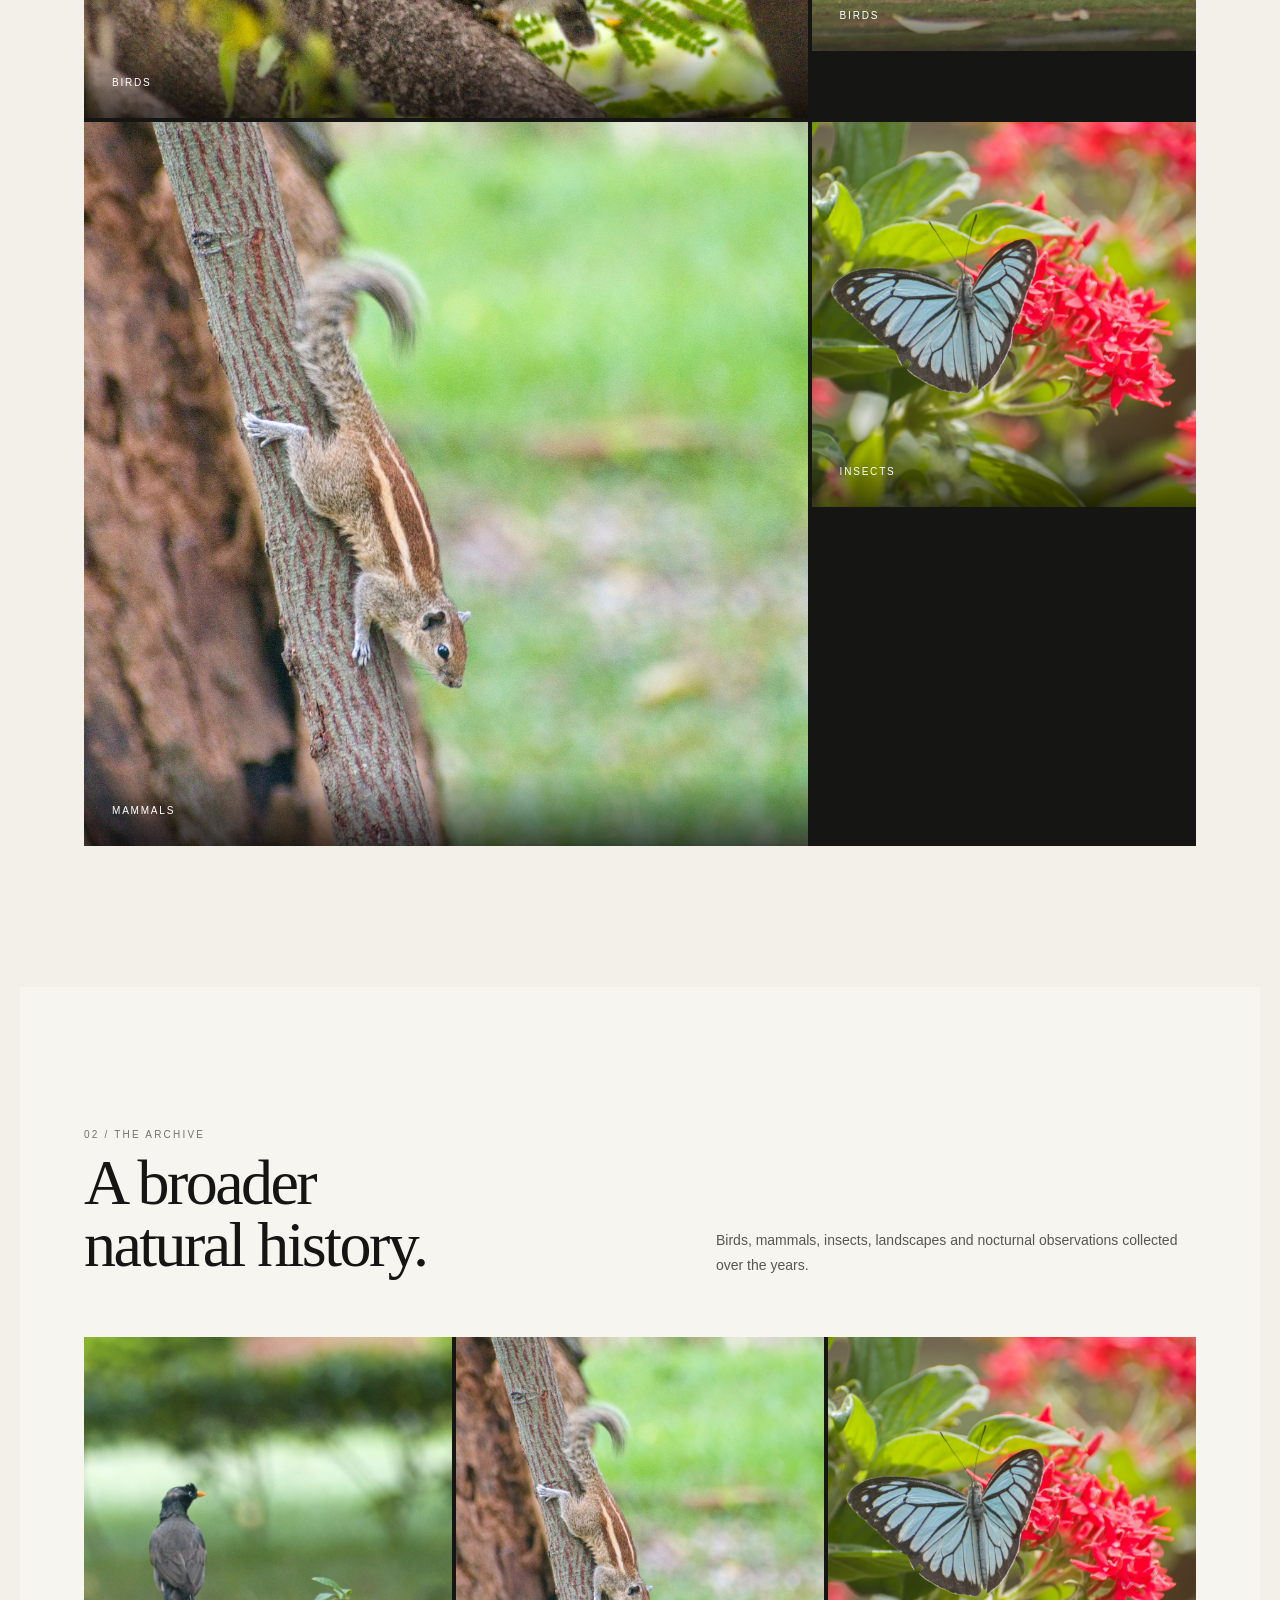
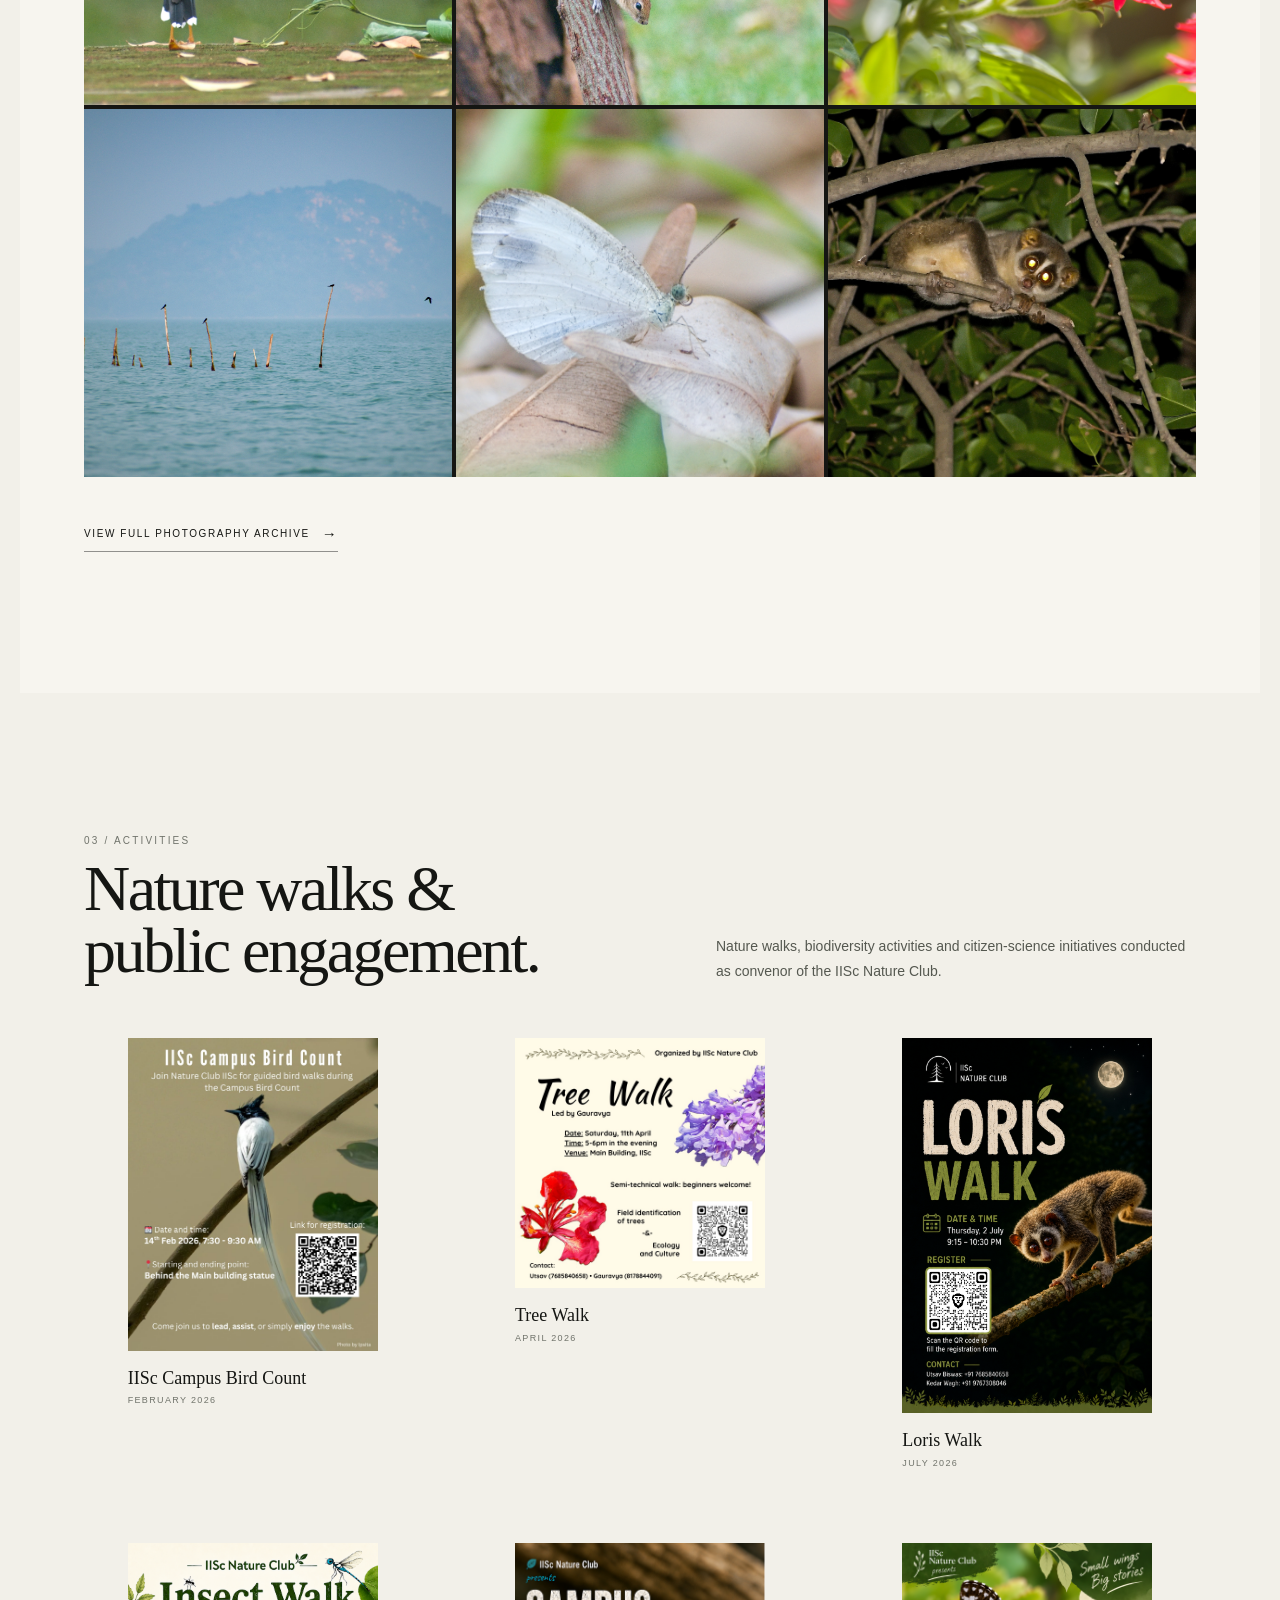
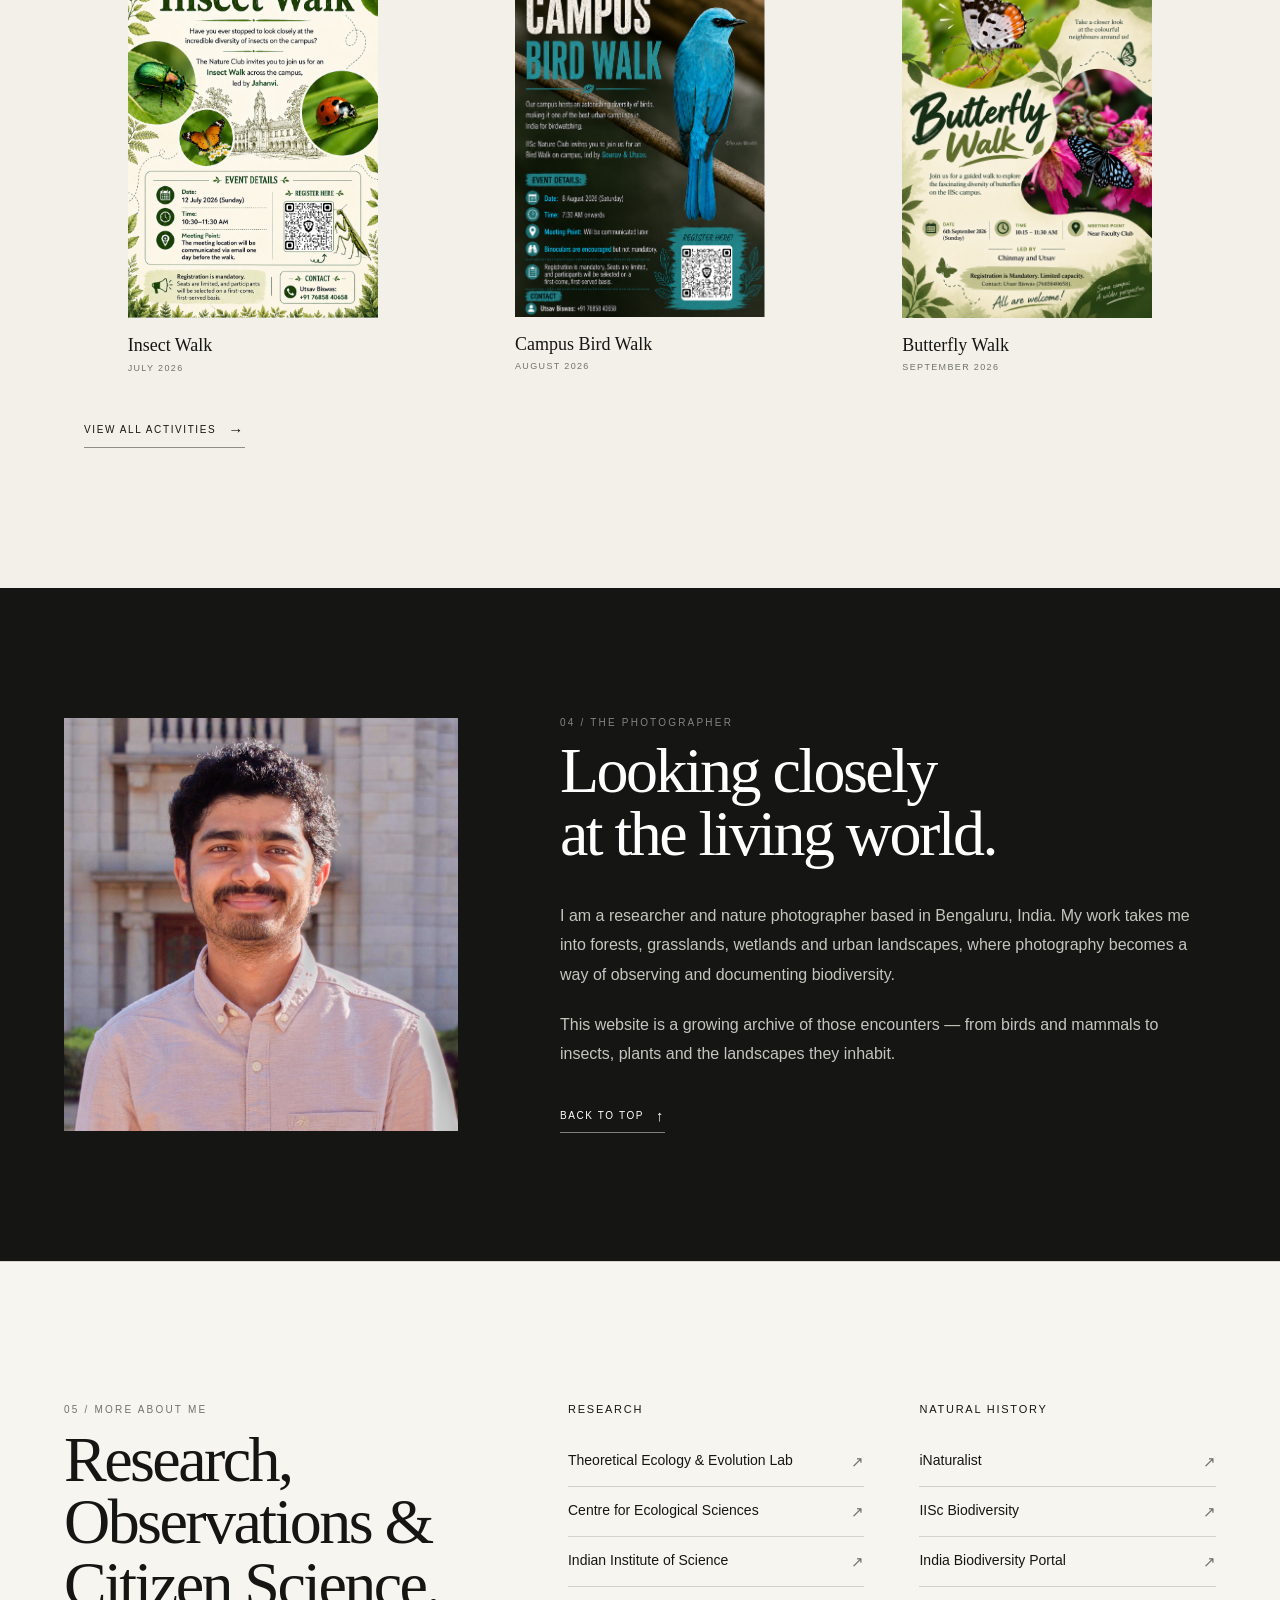
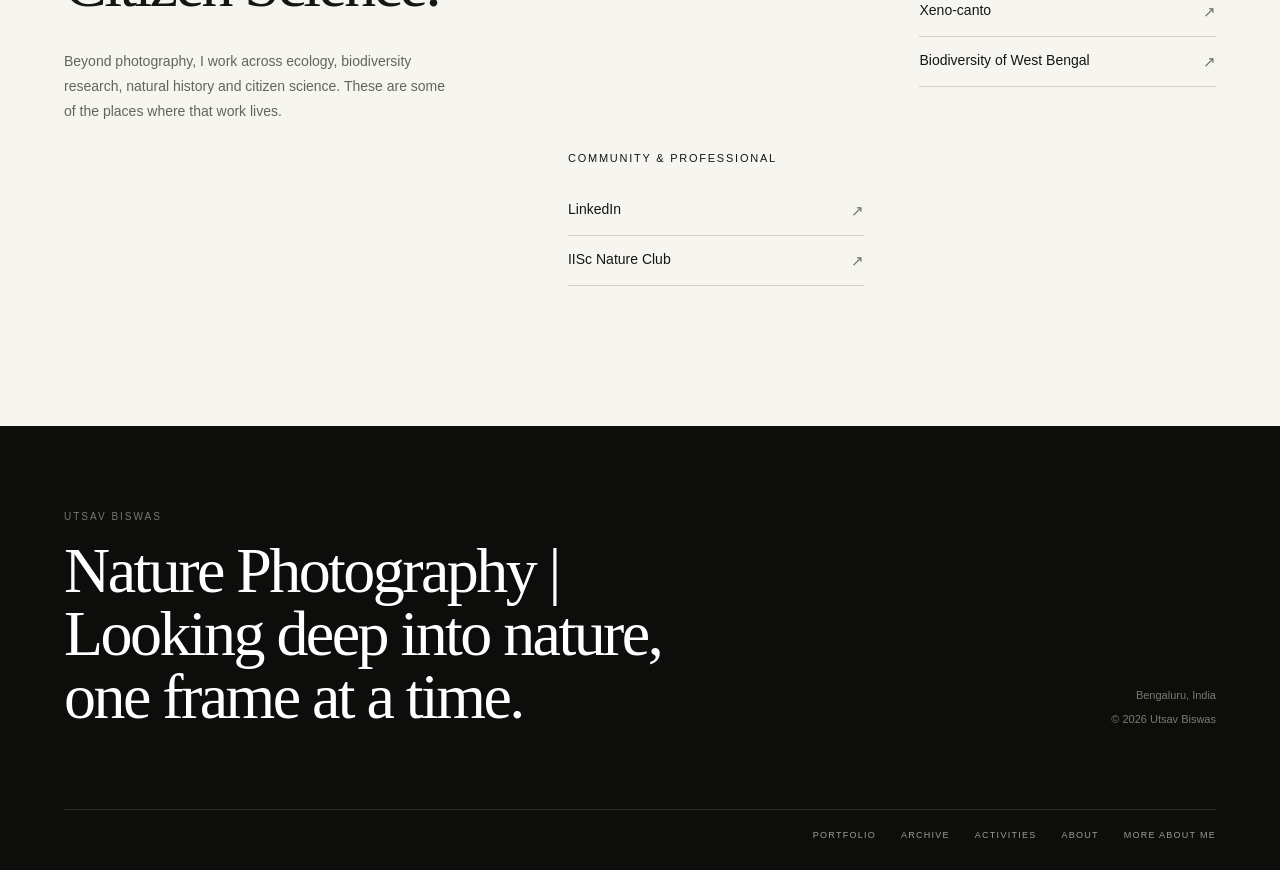
==== commit 832f972a: "Update index.html" ====
--- a/index.html
+++ b/index.html
@@ -164,7 +164,7 @@
 
         <p class="section-intro">
           Birds, mammals, insects, landscapes and nocturnal
-          observations collected across different field sites.
+          observations collected over the years.
         </p>
 
       </div>
@@ -380,7 +380,7 @@
 
         <p class="section-intro">
           Nature walks, biodiversity activities and citizen-science
-          initiatives conducted through the IISc Nature Club.
+          initiatives conducted as convenor of the IISc Nature Club.
         </p>
 
       </div>
@@ -695,7 +695,7 @@
 
 
             <a
-              href="https://www.linkedin.com/in/utsav-biswas-0872931a/"
+              href="https://www.linkedin.com/in/utsav-biswas-0872931a5/"
               class="external-link"
               target="_blank"
               rel="noopener noreferrer"
--- a/css/style.css
+++ b/css/style.css
@@ -1,10 +1,5 @@
 /* ============================================================
    UTSAV BISWAS — NATURE PHOTOGRAPHY
-   ============================================================ */
-
-
-/* ============================================================
-   01. ROOT
    ============================================================ */
 
 :root {
@@ -36,7 +31,7 @@
 
 
 /* ============================================================
-   02. RESET
+   RESET
    ============================================================ */
 
 *,
@@ -103,7 +98,7 @@
 
 
 /* ============================================================
-   03. HEADER / NAVIGATION
+   HEADER / NAVIGATION
    ============================================================ */
 
 .site-header {
@@ -212,7 +207,7 @@
 
 
 /* ============================================================
-   04. HERO
+   HERO
    ============================================================ */
 
 .hero {
@@ -369,7 +364,7 @@
 
 
 /* ============================================================
-   05. GENERAL SECTIONS
+   GENERAL SECTIONS
    ============================================================ */
 
 .section {
@@ -453,7 +448,7 @@
 
 
 /* ============================================================
-   06. SELECTED WORK
+   SELECTED WORK
    ============================================================ */
 
 .selected-section {
@@ -477,7 +472,8 @@
 }
 
 
-.selected-grid figure {
+.selected-grid figure,
+.selected-grid a {
 
   position: relative;
 
@@ -486,18 +482,25 @@
   overflow: hidden;
 
   background: #252722;
+
+  display: block;
+
+  text-decoration: none;
 }
 
 
 .selected-large {
-
   aspect-ratio: 1.35 / 1;
 }
 
 
 .selected-small {
-
   aspect-ratio: 0.82 / 1;
+}
+
+
+.selected-extra {
+  aspect-ratio: 1 / 1;
 }
 
 
@@ -514,7 +517,7 @@
 }
 
 
-.selected-grid figure:hover img {
+.selected-grid a:hover img {
 
   transform: scale(1.025);
 
@@ -522,7 +525,8 @@
 }
 
 
-.selected-grid figcaption {
+.selected-grid figcaption,
+.selected-grid .selected-caption {
 
   position: absolute;
 
@@ -553,7 +557,7 @@
 
 
 /* ============================================================
-   07. ARCHIVE
+   ARCHIVE CATEGORY PREVIEW
    ============================================================ */
 
 .archive-section {
@@ -592,6 +596,10 @@
   overflow: hidden;
 
   background: #282a25;
+
+  display: block;
+
+  text-decoration: none;
 }
 
 
@@ -616,7 +624,7 @@
 }
 
 
-.archive-card figcaption {
+.archive-card-caption {
 
   position: absolute;
 
@@ -650,7 +658,7 @@
 }
 
 
-.archive-card:hover figcaption {
+.archive-card:hover .archive-card-caption {
 
   opacity: 1;
 
@@ -678,8 +686,41 @@
 }
 
 
+.archive-more-link {
+
+  display: inline-flex;
+
+  align-items: center;
+
+  gap: 12px;
+
+  margin-top: 48px;
+
+  padding-bottom: 9px;
+
+  border-bottom:
+    1px solid
+    rgba(20, 20, 20, 0.45);
+
+  color: var(--ink);
+
+  text-decoration: none;
+
+  font-size: 10px;
+
+  letter-spacing: 0.16em;
+
+  text-transform: uppercase;
+}
+
+
+.archive-more-link span {
+  font-size: 15px;
+}
+
+
 /* ============================================================
-   08. ACTIVITIES
+   ACTIVITIES
    ============================================================ */
 
 .activities-section {
@@ -694,32 +735,29 @@
   display: grid;
 
   grid-template-columns:
-    repeat(4, minmax(0, 1fr));
-
-  column-gap: 28px;
-
-  row-gap: 65px;
+    repeat(3, minmax(0, 1fr));
+
+  column-gap: 50px;
+
+  row-gap: 75px;
 
   align-items: start;
 }
 
 
-/*
-   Posters are deliberately kept independent from
-   the photography grids.
-
-   They are NOT cropped.
-*/
-
 .activity-card {
 
   min-width: 0;
 
   width: 100%;
 
-  max-width: 180px;
+  max-width: 250px;
 
   margin: 0 auto;
+
+  display: block;
+
+  text-decoration: none;
 }
 
 
@@ -747,9 +785,9 @@
 
   height: auto;
 
-  max-width: 180px;
-
-  max-height: 300px;
+  max-width: 250px;
+
+  max-height: 380px;
 
   object-fit: contain;
 
@@ -767,12 +805,18 @@
 }
 
 
-.activity-card figcaption {
+.activity-card figcaption,
+.activity-card-caption {
 
   padding-top: 17px;
 }
 
 
+.activity-card-caption {
+  display: block;
+}
+
+
 .activity-title {
 
   display: block;
@@ -804,7 +848,7 @@
 
 
 /* ============================================================
-   09. ABOUT
+   ABOUT
    ============================================================ */
 
 .about-section {
@@ -865,7 +909,6 @@
 
 
 .about-content {
-
   min-width: 0;
 }
 
@@ -933,7 +976,7 @@
 
 
 /* ============================================================
-   10. MORE ABOUT ME
+   MORE ABOUT ME
    ============================================================ */
 
 .more-about-section {
@@ -973,12 +1016,7 @@
 }
 
 
-/* ------------------------------------------------------------
-   More About — Heading
-   ------------------------------------------------------------ */
-
 .more-about-heading {
-
   min-width: 0;
 }
 
@@ -1014,10 +1052,6 @@
 }
 
 
-/* ------------------------------------------------------------
-   More About — Link Layout
-   ------------------------------------------------------------ */
-
 .more-about-links {
 
   min-width: 0;
@@ -1034,7 +1068,6 @@
 
 
 .more-about-group {
-
   min-width: 0;
 }
 
@@ -1054,10 +1087,6 @@
   text-transform: uppercase;
 }
 
-
-/* ------------------------------------------------------------
-   More About — External Links
-   ------------------------------------------------------------ */
 
 .external-link {
 
@@ -1127,7 +1156,785 @@
 
 
 /* ============================================================
-   11. FOOTER
+   ARCHIVE PAGES
+   ============================================================ */
+
+.archive-page {
+
+  min-height: 100vh;
+
+  background: var(--paper);
+}
+
+
+.archive-page .site-header {
+
+  position: static;
+
+  background: var(--ink);
+}
+
+
+.archive-page-header {
+
+  width: 100%;
+
+  max-width: var(--max-width);
+
+  margin: 0 auto;
+
+  padding:
+    155px
+    5vw
+    70px;
+}
+
+
+.archive-page-header h1 {
+
+  margin:
+    10px
+    0
+    24px;
+
+  font-family: var(--serif);
+
+  font-size:
+    clamp(52px, 7vw, 100px);
+
+  font-weight: 400;
+
+  line-height: 0.9;
+
+  letter-spacing: -0.05em;
+}
+
+
+.archive-page-header p {
+
+  max-width: 620px;
+
+  margin: 0;
+
+  color: #555850;
+
+  font-size: 15px;
+
+  line-height: 1.75;
+}
+
+
+.archive-controls {
+
+  width: 100%;
+
+  max-width: var(--max-width);
+
+  margin: 0 auto;
+
+  padding:
+    0
+    5vw
+    34px;
+
+  display: flex;
+
+  align-items: center;
+
+  justify-content: space-between;
+
+  gap: 25px;
+
+  border-bottom:
+    1px solid
+    var(--line);
+}
+
+
+.filters {
+
+  display: flex;
+
+  flex-wrap: wrap;
+
+  gap: 8px;
+}
+
+
+.filter {
+
+  appearance: none;
+
+  border:
+    1px solid
+    var(--line);
+
+  background: transparent;
+
+  color: var(--ink);
+
+  padding:
+    9px
+    13px;
+
+  cursor: pointer;
+
+  font-size: 9px;
+
+  letter-spacing: 0.14em;
+
+  text-transform: uppercase;
+
+  transition:
+    background 0.2s ease,
+    color 0.2s ease,
+    border-color 0.2s ease;
+}
+
+
+.filter:hover,
+.filter.active {
+
+  background: var(--ink);
+
+  border-color: var(--ink);
+
+  color: var(--white);
+}
+
+
+.archive-count {
+
+  flex: 0 0 auto;
+
+  color: var(--muted);
+
+  font-size: 9px;
+
+  letter-spacing: 0.14em;
+
+  text-transform: uppercase;
+}
+
+
+.photo-viewer {
+
+  width: 100%;
+
+  max-width: var(--max-width);
+
+  margin: 0 auto;
+
+  padding:
+    70px
+    5vw
+    110px;
+}
+
+
+.viewer-top {
+
+  display: grid;
+
+  grid-template-columns:
+    minmax(0, 1.65fr)
+    minmax(260px, 0.65fr);
+
+  gap: 60px;
+
+  align-items: start;
+
+  margin-bottom: 80px;
+}
+
+
+.featured-photo {
+
+  min-width: 0;
+
+  background: #20221e;
+
+  display: flex;
+
+  align-items: center;
+
+  justify-content: center;
+
+  min-height: 420px;
+}
+
+
+.featured-photo img {
+
+  width: 100%;
+
+  max-height: 78vh;
+
+  object-fit: contain;
+}
+
+
+.photo-information {
+
+  min-width: 0;
+
+  padding-top: 12px;
+}
+
+
+.photo-category {
+
+  margin:
+    0
+    0
+    14px;
+
+  color: var(--muted);
+
+  font-size: 9px;
+
+  letter-spacing: 0.18em;
+
+  text-transform: uppercase;
+}
+
+
+.photo-information h2 {
+
+  margin:
+    0
+    0
+    22px;
+
+  font-family: var(--serif);
+
+  font-size:
+    clamp(34px, 4vw, 58px);
+
+  font-weight: 400;
+
+  line-height: 0.98;
+
+  letter-spacing: -0.04em;
+}
+
+
+.photo-location {
+
+  margin:
+    0
+    0
+    30px;
+
+  color: #5c5f57;
+
+  font-size: 13px;
+
+  line-height: 1.6;
+}
+
+
+.photo-navigation {
+
+  display: flex;
+
+  align-items: center;
+
+  gap: 18px;
+
+  flex-wrap: wrap;
+}
+
+
+.photo-navigation a {
+
+  appearance: none;
+
+  border: 0;
+
+  background: transparent;
+
+  color: var(--ink);
+
+  padding:
+    0
+    0
+    8px;
+
+  border-bottom:
+    1px solid
+    rgba(20,20,20,.4);
+
+  text-decoration: none;
+
+  cursor: pointer;
+
+  font-size: 9px;
+
+  letter-spacing: 0.14em;
+
+  text-transform: uppercase;
+}
+
+
+.photo-navigation .disabled {
+
+  opacity: 0.35;
+
+  pointer-events: none;
+}
+
+
+.photo-grid-heading {
+
+  display: flex;
+
+  align-items: baseline;
+
+  justify-content: space-between;
+
+  gap: 25px;
+
+  margin-bottom: 30px;
+
+  padding-bottom: 17px;
+
+  border-bottom:
+    1px solid
+    var(--line);
+}
+
+
+.photo-grid-heading h3 {
+
+  margin: 0;
+
+  font-family: var(--serif);
+
+  font-size: 34px;
+
+  font-weight: 400;
+
+  letter-spacing: -0.03em;
+}
+
+
+.photo-grid-heading span {
+
+  color: var(--muted);
+
+  font-size: 9px;
+
+  letter-spacing: 0.14em;
+
+  text-transform: uppercase;
+}
+
+
+.photo-grid {
+
+  width: 100%;
+
+  display: grid;
+
+  grid-template-columns:
+    repeat(4, minmax(0, 1fr));
+
+  gap: 4px;
+
+  background: var(--ink);
+}
+
+
+.photo-card {
+
+  position: relative;
+
+  min-width: 0;
+
+  aspect-ratio: 1 / 1;
+
+  overflow: hidden;
+
+  background: #282a25;
+
+  display: block;
+
+  text-decoration: none;
+}
+
+
+.photo-card img {
+
+  width: 100%;
+
+  height: 100%;
+
+  object-fit: cover;
+
+  transition:
+    transform 0.65s ease,
+    filter 0.65s ease;
+}
+
+
+.photo-card:hover img {
+
+  transform: scale(1.035);
+
+  filter: brightness(0.8);
+}
+
+
+.photo-card .photo-card-caption {
+
+  position: absolute;
+
+  inset: auto 0 0 0;
+
+  padding: 20px;
+
+  color: var(--white);
+
+  background:
+    linear-gradient(
+      transparent,
+      rgba(0,0,0,.78)
+    );
+
+  opacity: 0;
+
+  transform: translateY(6px);
+
+  transition:
+    opacity .25s ease,
+    transform .25s ease;
+}
+
+
+.photo-card:hover .photo-card-caption {
+
+  opacity: 1;
+
+  transform: translateY(0);
+}
+
+
+.photo-card-caption strong {
+
+  font-family: var(--serif);
+
+  font-size: 18px;
+
+  font-weight: 400;
+}
+
+
+.photo-card-caption small {
+
+  color:
+    rgba(255,255,255,.72);
+
+  font-size: 8px;
+
+  letter-spacing: .12em;
+
+  text-transform: uppercase;
+}
+
+
+.pagination {
+
+  display: flex;
+
+  justify-content: center;
+
+  align-items: center;
+
+  gap: 7px;
+
+  margin-top: 45px;
+}
+
+
+.pagination a {
+
+  min-width: 34px;
+
+  height: 34px;
+
+  display: inline-flex;
+
+  align-items: center;
+
+  justify-content: center;
+
+  border:
+    1px solid
+    var(--line);
+
+  color: var(--ink);
+
+  text-decoration: none;
+
+  font-size: 9px;
+
+  letter-spacing: .08em;
+}
+
+
+.pagination a.active,
+.pagination a:hover {
+
+  background: var(--ink);
+
+  border-color: var(--ink);
+
+  color: var(--white);
+}
+
+
+.pagination .ellipsis {
+
+  padding:
+    0
+    5px;
+
+  color: var(--muted);
+}
+
+
+/* ============================================================
+   ACTIVITIES ARCHIVE
+   ============================================================ */
+
+.activities-page-grid {
+
+  width: 100%;
+
+  max-width: var(--max-width);
+
+  margin: 0 auto;
+
+  padding:
+    0
+    5vw
+    120px;
+}
+
+
+.activity-year {
+
+  margin:
+    0
+    0
+    70px;
+}
+
+
+.activity-year-heading {
+
+  display: flex;
+
+  align-items: baseline;
+
+  gap: 20px;
+
+  padding-bottom: 18px;
+
+  margin-bottom: 32px;
+
+  border-bottom:
+    1px solid
+    var(--line);
+}
+
+
+.activity-year-heading h2 {
+
+  margin: 0;
+
+  font-family: var(--serif);
+
+  font-size: 42px;
+
+  font-weight: 400;
+
+  letter-spacing: -.04em;
+}
+
+
+.activity-year-heading span {
+
+  color: var(--muted);
+
+  font-size: 9px;
+
+  letter-spacing: .14em;
+
+  text-transform: uppercase;
+}
+
+
+.activities-archive-grid {
+
+  display: grid;
+
+  grid-template-columns:
+    repeat(5, minmax(0, 1fr));
+
+  column-gap: 28px;
+
+  row-gap: 60px;
+
+  align-items: start;
+}
+
+
+/* ============================================================
+   SUPPORT FOR ABOUT / CONTACT PAGES
+   ============================================================ */
+
+.contact-main,
+.elsewhere-section {
+  background: var(--paper);
+}
+
+
+.contact-grid {
+
+  display: grid;
+
+  grid-template-columns:
+    repeat(2, minmax(0, 1fr));
+
+  gap: 60px;
+}
+
+
+.contact-block p {
+
+  color: #555850;
+
+  font-size: 15px;
+
+  line-height: 1.8;
+}
+
+
+.contact-block a {
+  color: inherit;
+}
+
+
+.contact-email {
+
+  font-family: var(--serif);
+
+  font-size:
+    clamp(24px, 3vw, 38px);
+
+  text-decoration: none;
+}
+
+
+.affiliation a {
+
+  text-decoration: none;
+
+  border-bottom:
+    1px solid
+    rgba(20,20,20,.2);
+}
+
+
+.elsewhere-grid {
+
+  display: grid;
+
+  grid-template-columns:
+    repeat(3, minmax(0,1fr));
+
+  gap: 55px;
+
+  margin-top: 35px;
+}
+
+
+.elsewhere-group h2 {
+
+  margin:
+    0
+    0
+    22px;
+
+  font-family: var(--serif);
+
+  font-size: 30px;
+
+  font-weight: 400;
+
+  letter-spacing: -.03em;
+}
+
+
+.contact-statement {
+
+  background: var(--ink);
+
+  color: var(--white);
+
+  padding:
+    90px
+    5vw;
+}
+
+
+.contact-statement-inner {
+
+  width: 100%;
+
+  max-width: var(--max-width);
+
+  margin: 0 auto;
+}
+
+
+.contact-statement p {
+
+  max-width: 850px;
+
+  margin: 0;
+
+  font-family: var(--serif);
+
+  font-size:
+    clamp(30px, 4vw, 52px);
+
+  line-height: 1.05;
+
+  letter-spacing: -.035em;
+}
+
+
+.archive-empty {
+
+  grid-column: 1 / -1;
+
+  padding: 45px;
+
+  color: var(--muted);
+
+  background: var(--paper-light);
+
+  font-size: 13px;
+
+  line-height: 1.7;
+}
+
+
+/* ============================================================
+   FOOTER
    ============================================================ */
 
 .site-footer {
@@ -1171,7 +1978,10 @@
 
 .footer-kicker {
 
-  margin: 0 0 18px;
+  margin:
+    0
+    0
+    18px;
 
   color: #777b72;
 
@@ -1276,7 +2086,7 @@
 
 
 /* ============================================================
-   12. LARGE TABLET
+   LARGE TABLET
    ============================================================ */
 
 @media (max-width: 950px) {
@@ -1323,21 +2133,23 @@
   .activities-grid {
 
     grid-template-columns:
-      repeat(4, minmax(0, 1fr));
-
-    column-gap: 18px;
+      repeat(3, minmax(0, 1fr));
+
+    column-gap: 30px;
   }
 
 
   .activity-card {
 
-    max-width: 165px;
+    max-width: 220px;
   }
 
 
   .activity-image img {
 
-    max-width: 165px;
+    max-width: 220px;
+
+    max-height: 340px;
   }
 
 
@@ -1358,11 +2170,25 @@
     column-gap: 35px;
   }
 
+
+  .photo-grid {
+
+    grid-template-columns:
+      repeat(3, minmax(0,1fr));
+  }
+
+
+  .activities-archive-grid {
+
+    grid-template-columns:
+      repeat(4, minmax(0,1fr));
+  }
+
 }
 
 
 /* ============================================================
-   13. TABLET
+   TABLET
    ============================================================ */
 
 @media (max-width: 760px) {
@@ -1445,7 +2271,8 @@
 
 
   .selected-large,
-  .selected-small {
+  .selected-small,
+  .selected-extra {
 
     aspect-ratio: 1.25 / 1;
   }
@@ -1471,13 +2298,15 @@
 
   .activity-card {
 
-    max-width: 180px;
+    max-width: 200px;
   }
 
 
   .activity-image img {
 
-    max-width: 180px;
+    max-width: 200px;
+
+    max-height: 320px;
   }
 
 
@@ -1557,11 +2386,90 @@
     margin-top: 60px;
   }
 
+
+  .archive-page-header {
+
+    padding:
+      125px
+      6vw
+      55px;
+  }
+
+
+  .archive-controls {
+
+    padding-left: 6vw;
+
+    padding-right: 6vw;
+  }
+
+
+  .photo-viewer {
+
+    padding-left: 6vw;
+
+    padding-right: 6vw;
+  }
+
+
+  .viewer-top {
+
+    grid-template-columns: 1fr;
+
+    gap: 35px;
+  }
+
+
+  .featured-photo {
+
+    min-height: 280px;
+  }
+
+
+  .photo-grid {
+
+    grid-template-columns:
+      repeat(2, minmax(0,1fr));
+  }
+
+
+  .activities-page-grid {
+
+    padding-left: 6vw;
+
+    padding-right: 6vw;
+  }
+
+
+  .activities-archive-grid {
+
+    grid-template-columns:
+      repeat(2, minmax(0,1fr));
+
+    column-gap: 30px;
+  }
+
+
+  .contact-grid {
+
+    grid-template-columns: 1fr;
+
+    gap: 35px;
+  }
+
+
+  .elsewhere-grid {
+
+    grid-template-columns: 1fr;
+
+    gap: 45px;
+  }
+
 }
 
 
 /* ============================================================
-   14. MOBILE
+   MOBILE
    ============================================================ */
 
 @media (max-width: 520px) {
@@ -1669,7 +2577,7 @@
   }
 
 
-  .archive-card figcaption {
+  .archive-card-caption {
 
     opacity: 1;
 
@@ -1690,15 +2598,15 @@
 
   .activity-card {
 
-    max-width: 150px;
+    max-width: 170px;
   }
 
 
   .activity-image img {
 
-    max-width: 150px;
-
-    max-height: 250px;
+    max-width: 170px;
+
+    max-height: 280px;
   }
 
 
@@ -1771,11 +2679,102 @@
     gap: 17px;
   }
 
+
+  .archive-page-header {
+
+    padding:
+      110px
+      6vw
+      45px;
+  }
+
+
+  .archive-page-header h1 {
+
+    font-size:
+      clamp(48px, 14vw, 72px);
+  }
+
+
+  .archive-controls {
+
+    display: block;
+
+    padding:
+      0
+      6vw
+      25px;
+  }
+
+
+  .archive-count {
+
+    display: block;
+
+    margin-top: 18px;
+  }
+
+
+  .photo-viewer {
+
+    padding:
+      45px
+      6vw
+      80px;
+  }
+
+
+  .featured-photo {
+
+    min-height: 220px;
+  }
+
+
+  .photo-information h2 {
+
+    font-size: 40px;
+  }
+
+
+  .photo-grid-heading h3 {
+
+    font-size: 28px;
+  }
+
+
+  .photo-grid-heading span {
+
+    font-size: 8px;
+  }
+
+
+  .activities-page-grid {
+
+    padding:
+      0
+      6vw
+      80px;
+  }
+
+
+  .activity-year-heading h2 {
+
+    font-size: 34px;
+  }
+
+
+  .contact-statement {
+
+    padding:
+      70px
+      6vw;
+  }
+
 }
 
 
 /* ============================================================
-   15. VERY SMALL PHONES
+   VERY SMALL PHONES
    ============================================================ */
 
 @media (max-width: 360px) {
@@ -1801,20 +2800,20 @@
 
   .activity-card {
 
-    max-width: 135px;
+    max-width: 145px;
   }
 
 
   .activity-image img {
 
-    max-width: 135px;
+    max-width: 145px;
   }
 
 }
 
 
 /* ============================================================
-   16. REDUCED MOTION
+   REDUCED MOTION
    ============================================================ */
 
 @media (prefers-reduced-motion: reduce) {
@@ -1841,7 +2840,7 @@
 
 
 /* ============================================================
-   17. PRINT / PDF SAFETY
+   PRINT / PDF SAFETY
    ============================================================ */
 
 @media print {
@@ -1891,21 +2890,37 @@
 
   .selected-grid,
   .archive-grid,
+  .activities-grid,
+  .photo-grid,
+  .activities-archive-grid {
+
+    break-inside: avoid;
+
+    page-break-inside: avoid;
+  }
+
+
+  /* Homepage activities: keep the same 3-column
+     layout and larger poster size in PDF/print. */
+
   .activities-grid {
 
+    grid-template-columns:
+      repeat(3, minmax(0, 1fr));
+
+    column-gap: 50px;
+
+    row-gap: 75px;
+  }
+
+
+  .activity-card {
+
     break-inside: avoid;
 
     page-break-inside: avoid;
-  }
-
-
-  .activity-card {
-
-    break-inside: avoid;
-
-    page-break-inside: avoid;
-
-    max-width: 150px;
+
+    max-width: 250px;
   }
 
 
@@ -1915,13 +2930,14 @@
 
     height: auto;
 
-    max-width: 150px;
-
-    max-height: none;
-  }
-
-
-  .archive-card figcaption {
+    max-width: 250px;
+
+    max-height: 380px;
+  }
+
+
+  .archive-card-caption,
+  .photo-card .photo-card-caption {
 
     opacity: 1;
 
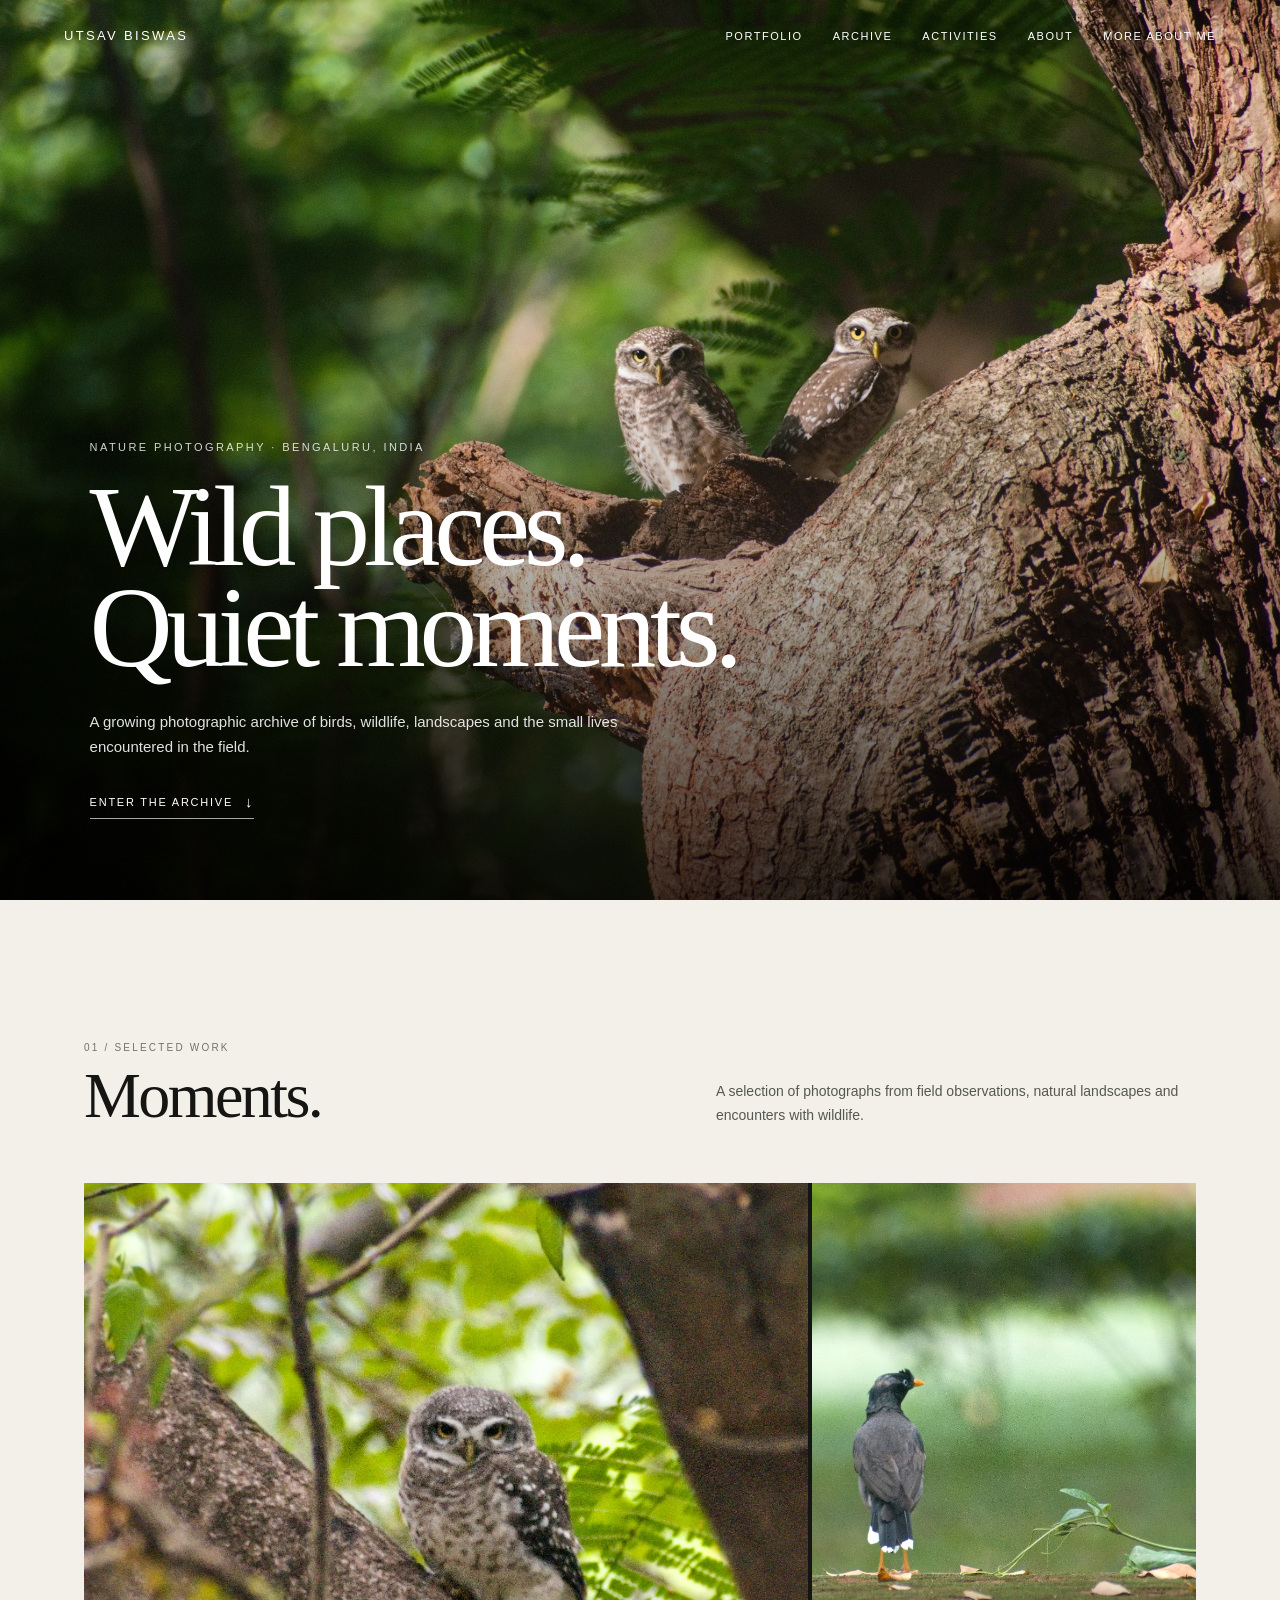
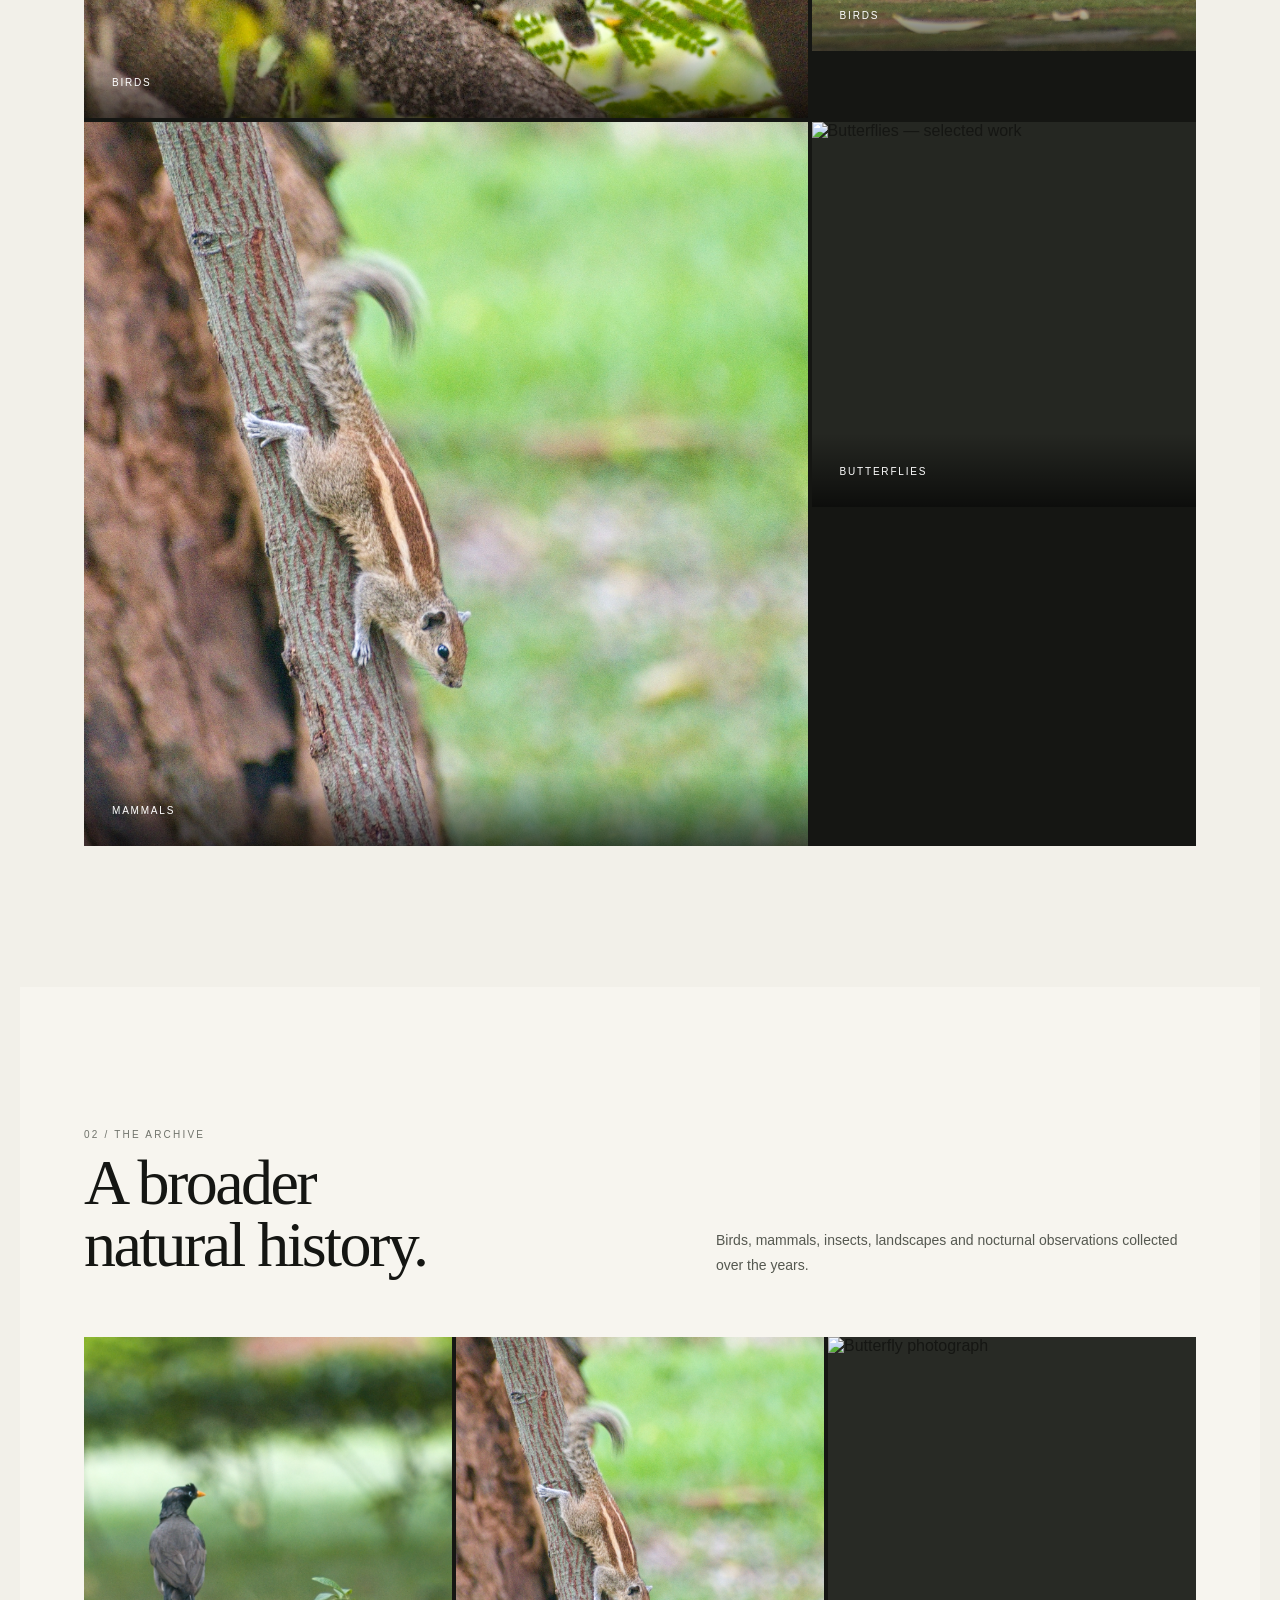
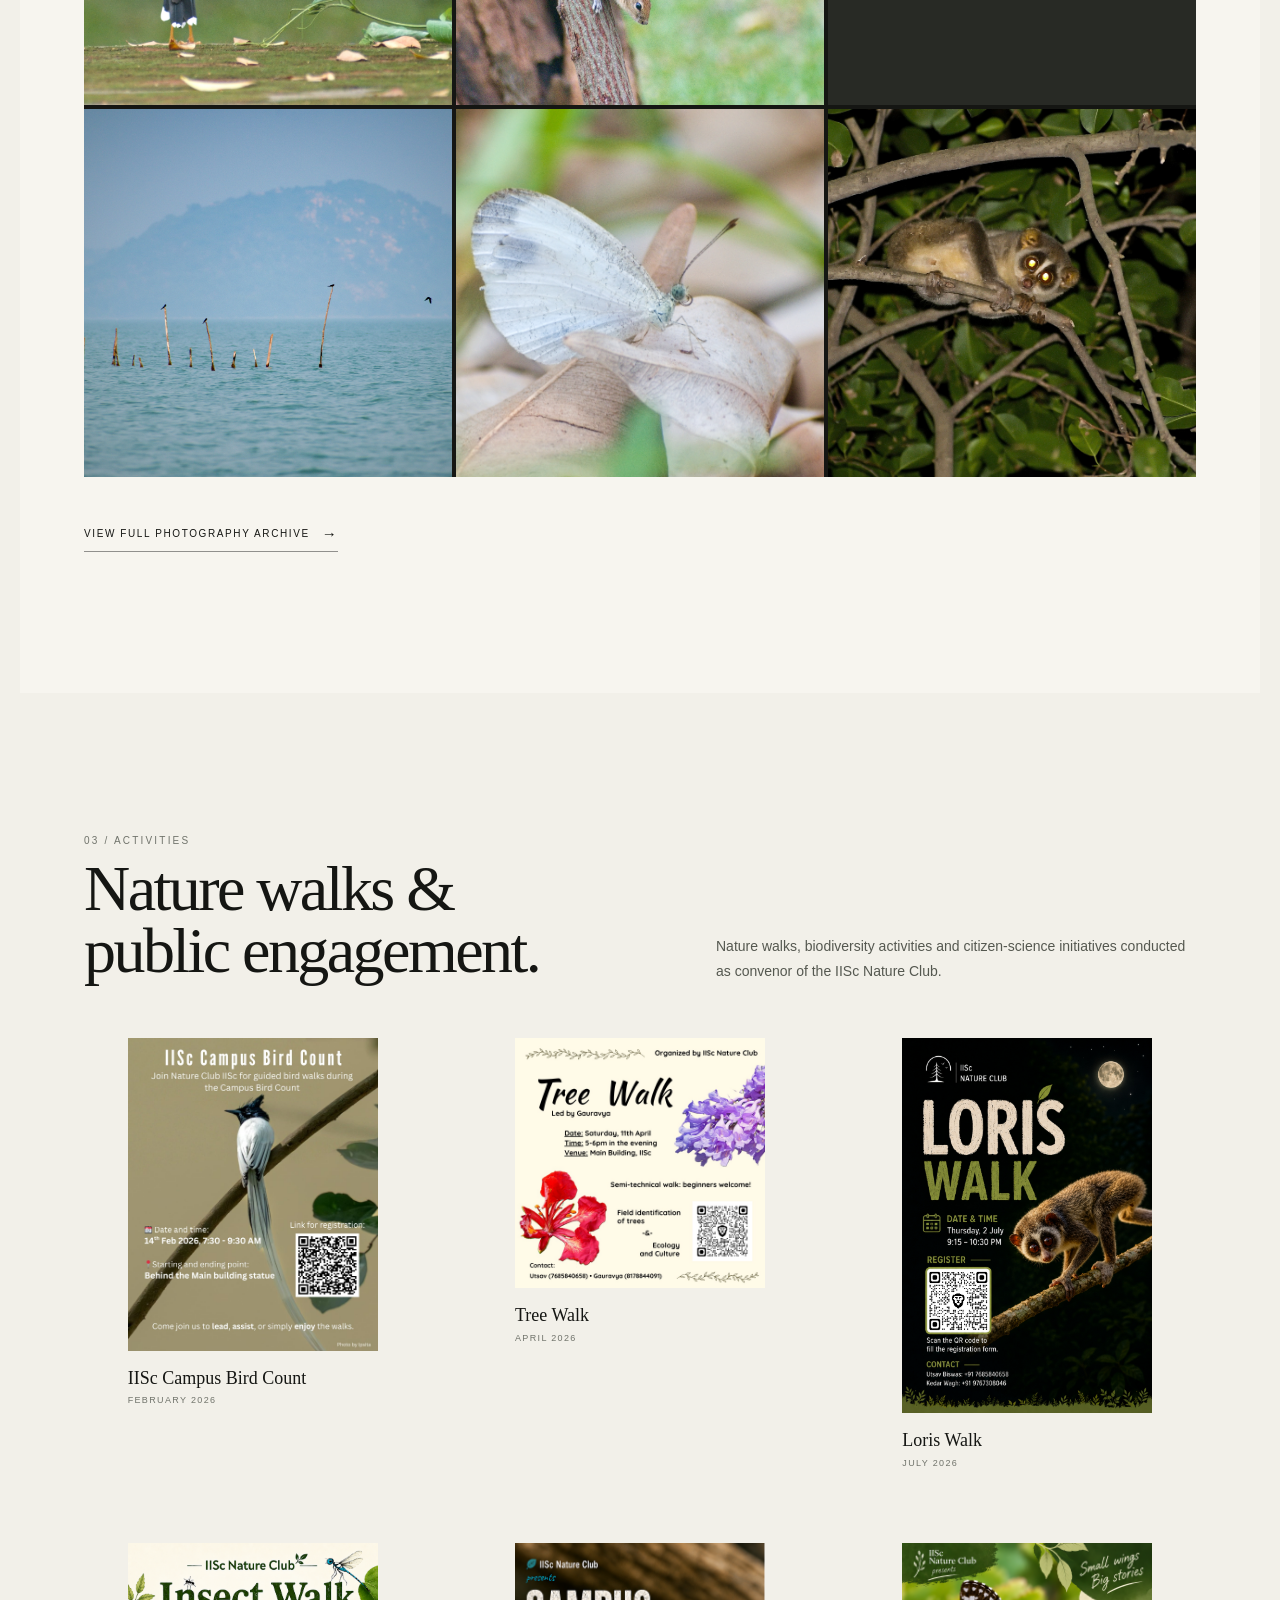
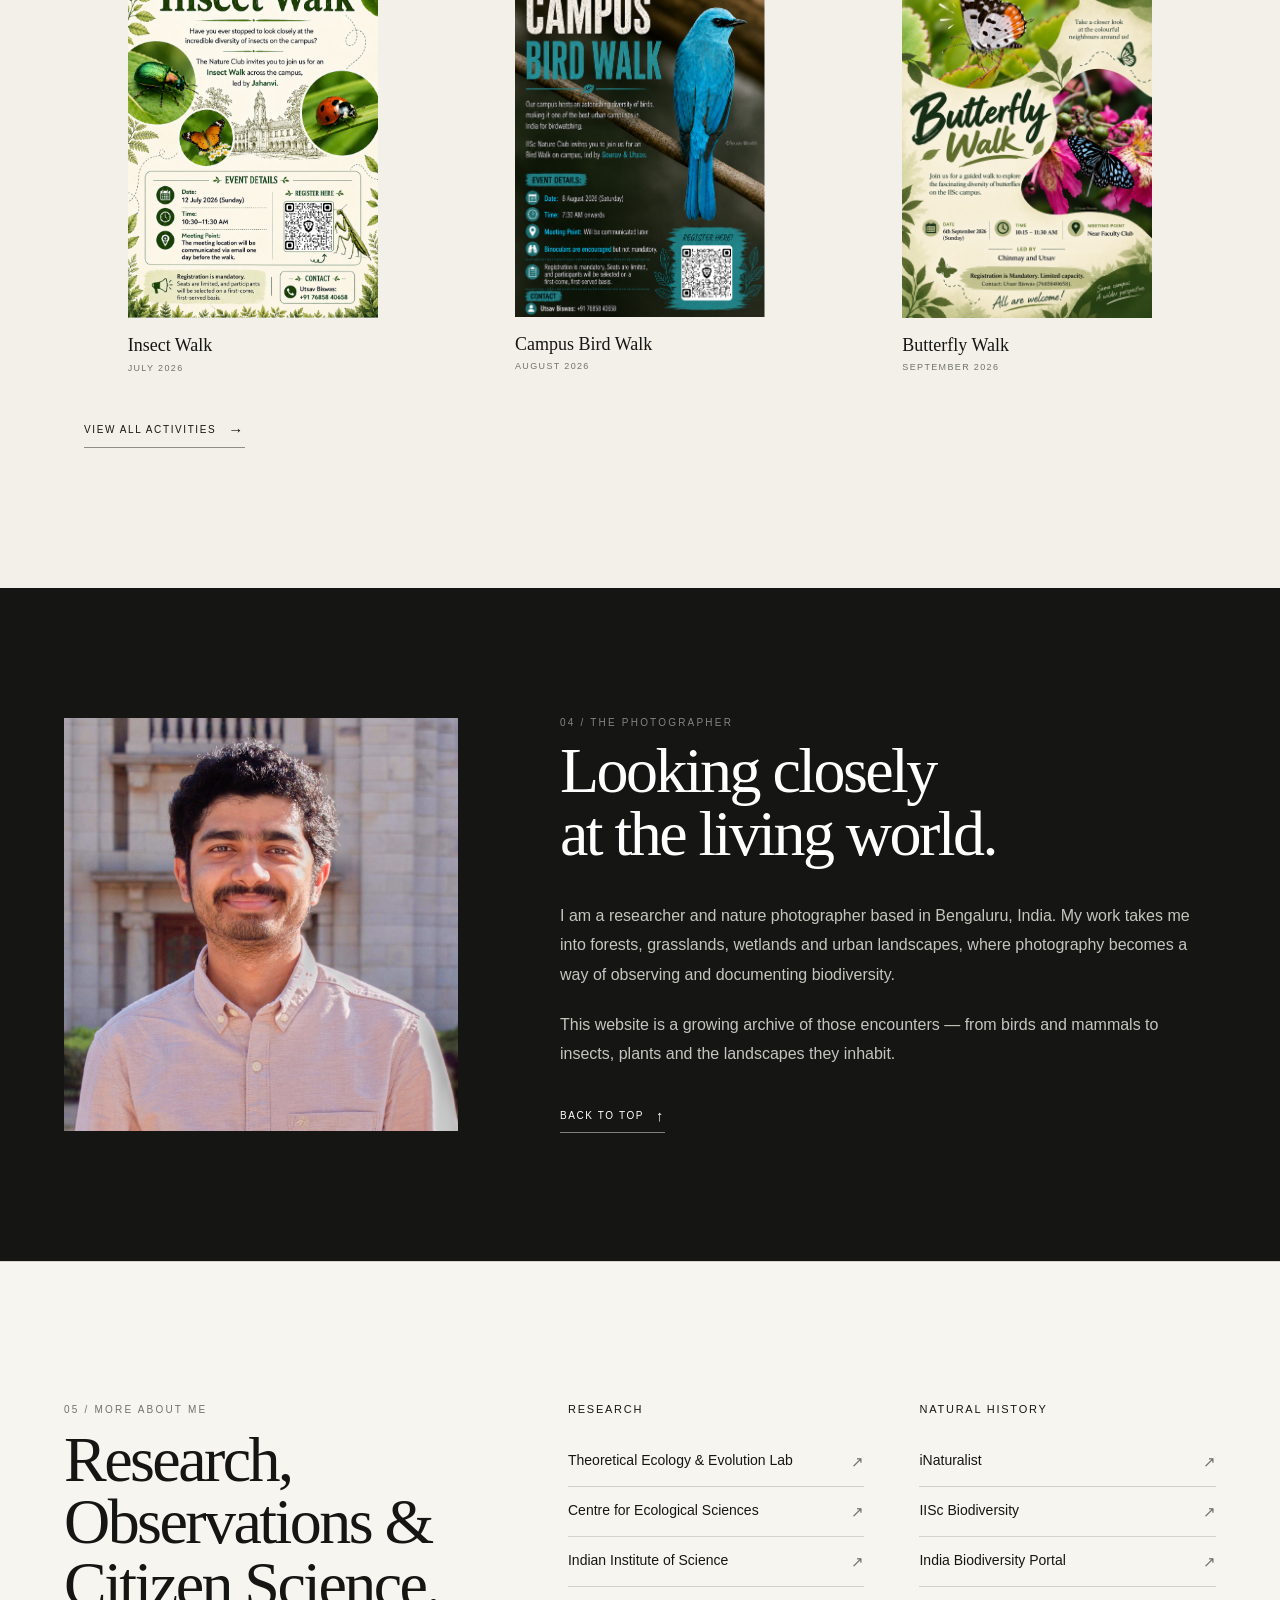
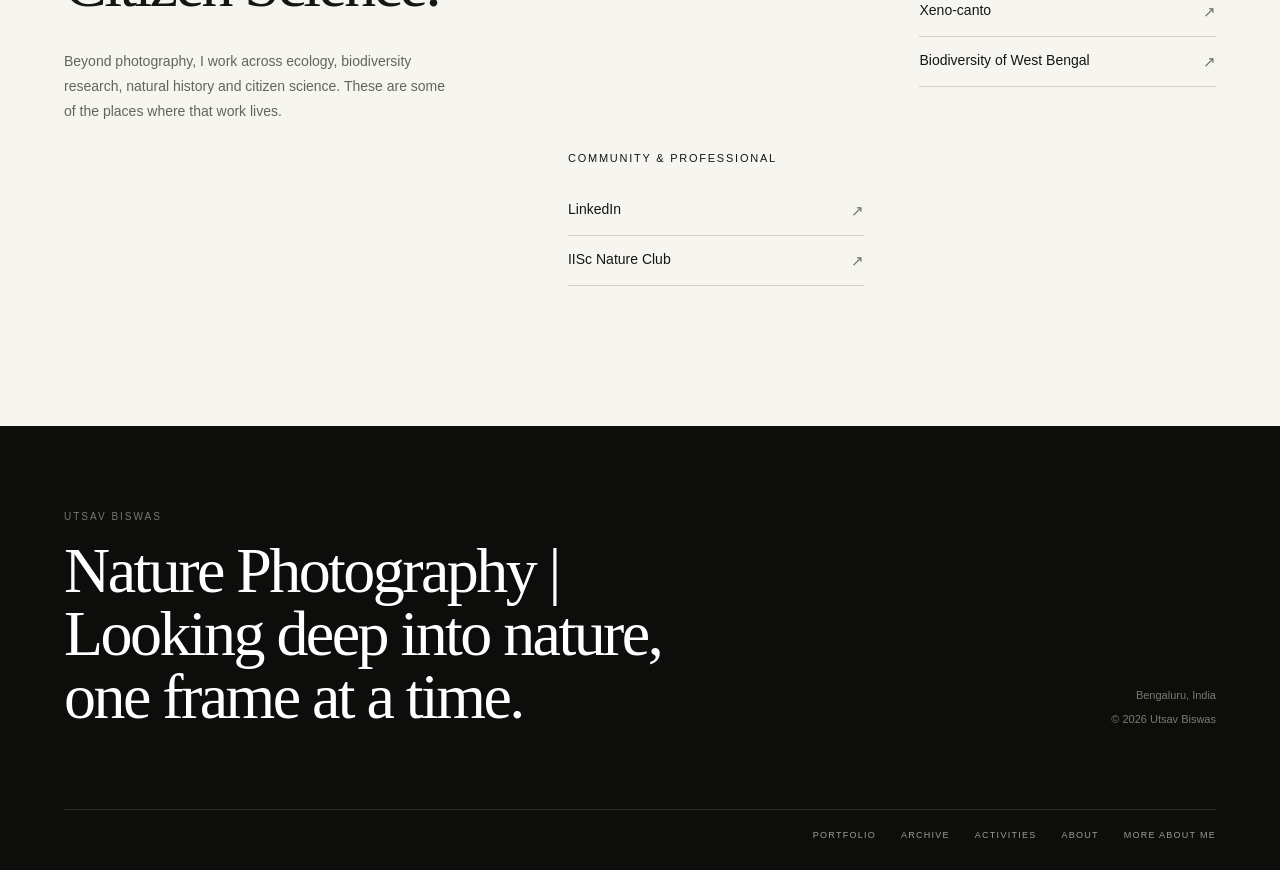
==== commit 1333a85a: "Update index.html" ====
--- a/index.html
+++ b/index.html
@@ -229,16 +229,16 @@
         </a>
 
 
-        <!-- Insects -->
+        <!-- Butterflies -->
 
         <a
           class="archive-card"
-          href="portfolio.html?category=Insects"
+          href="portfolio.html?category=Butterflies"
         >
 
           <img
-            src="images/portfolio/insects-01.jpg"
-            alt="Insect photograph"
+            src="images/portfolio/butterflies-01.jpg"
+            alt="Butterfly photograph"
             loading="lazy"
           >
 
@@ -249,7 +249,7 @@
             </span>
 
             <span class="archive-title">
-              Insects
+              Butterflies
             </span>
 
           </span>
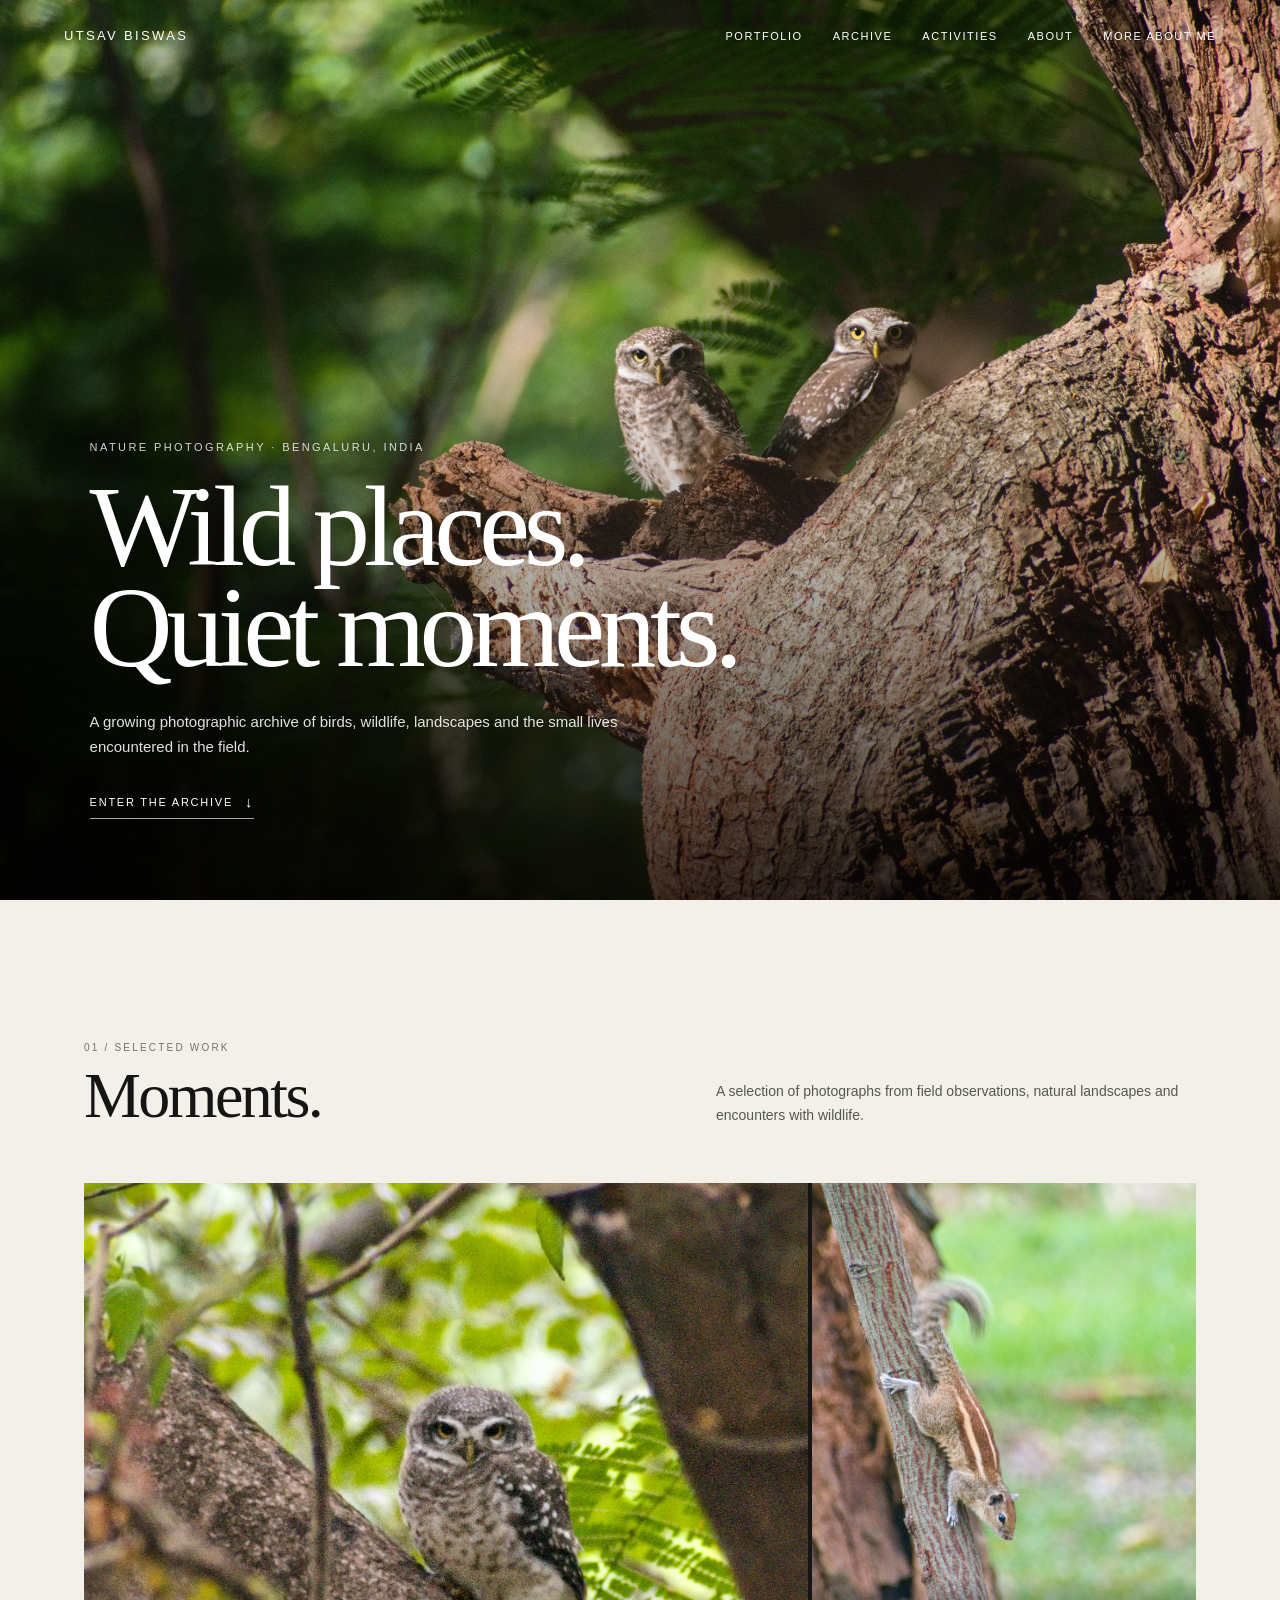
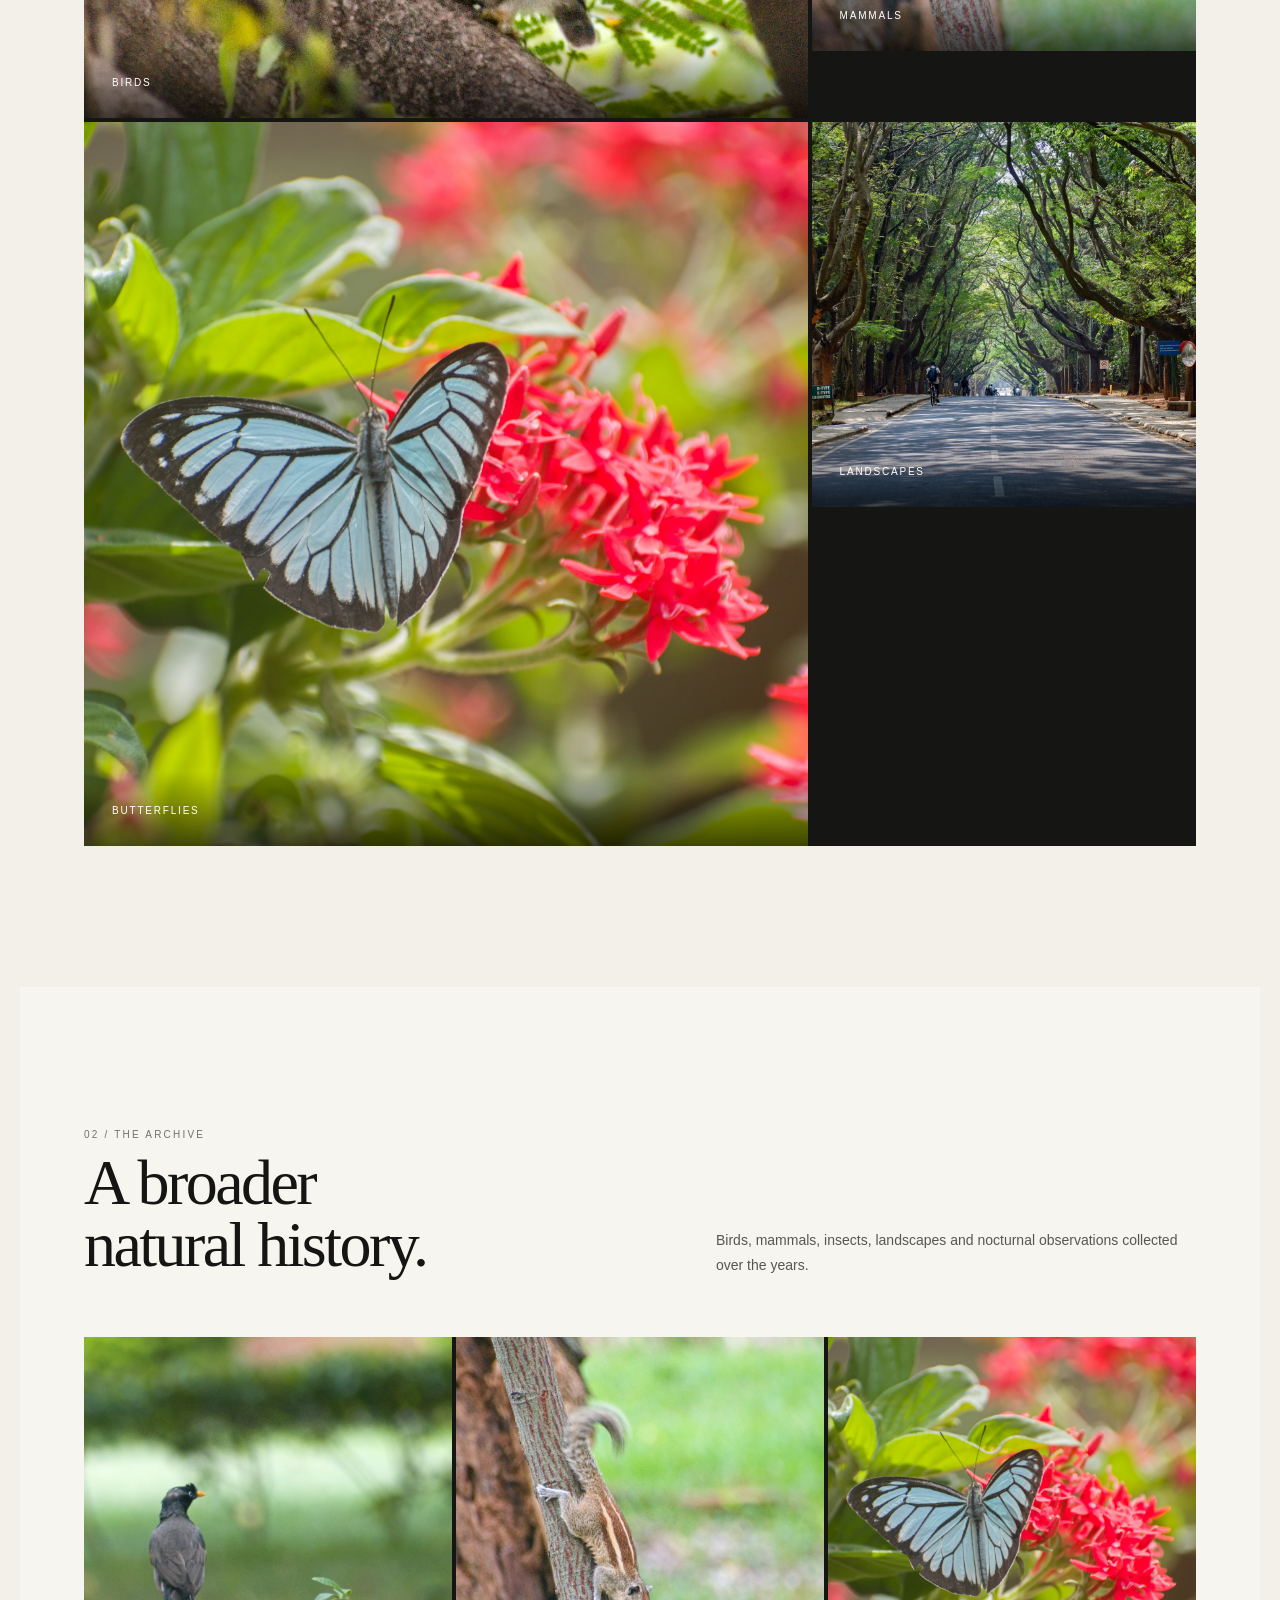
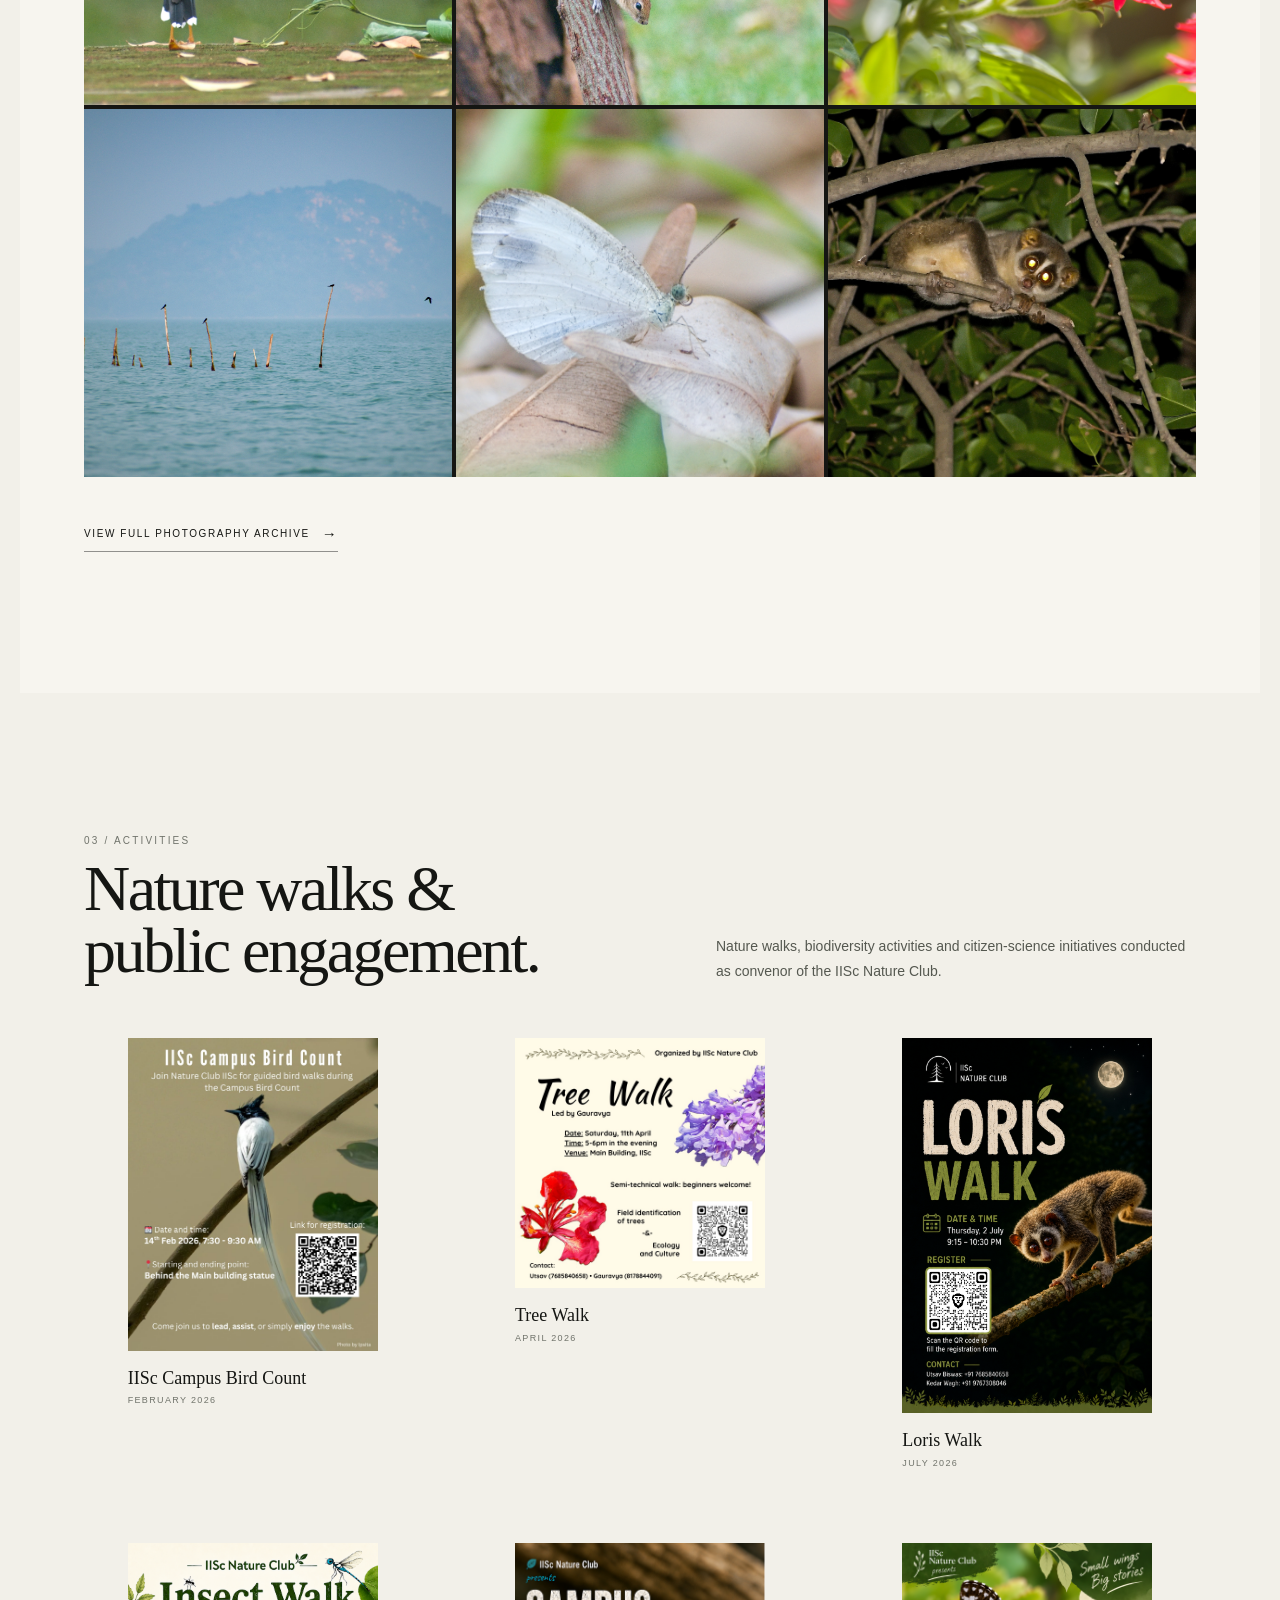
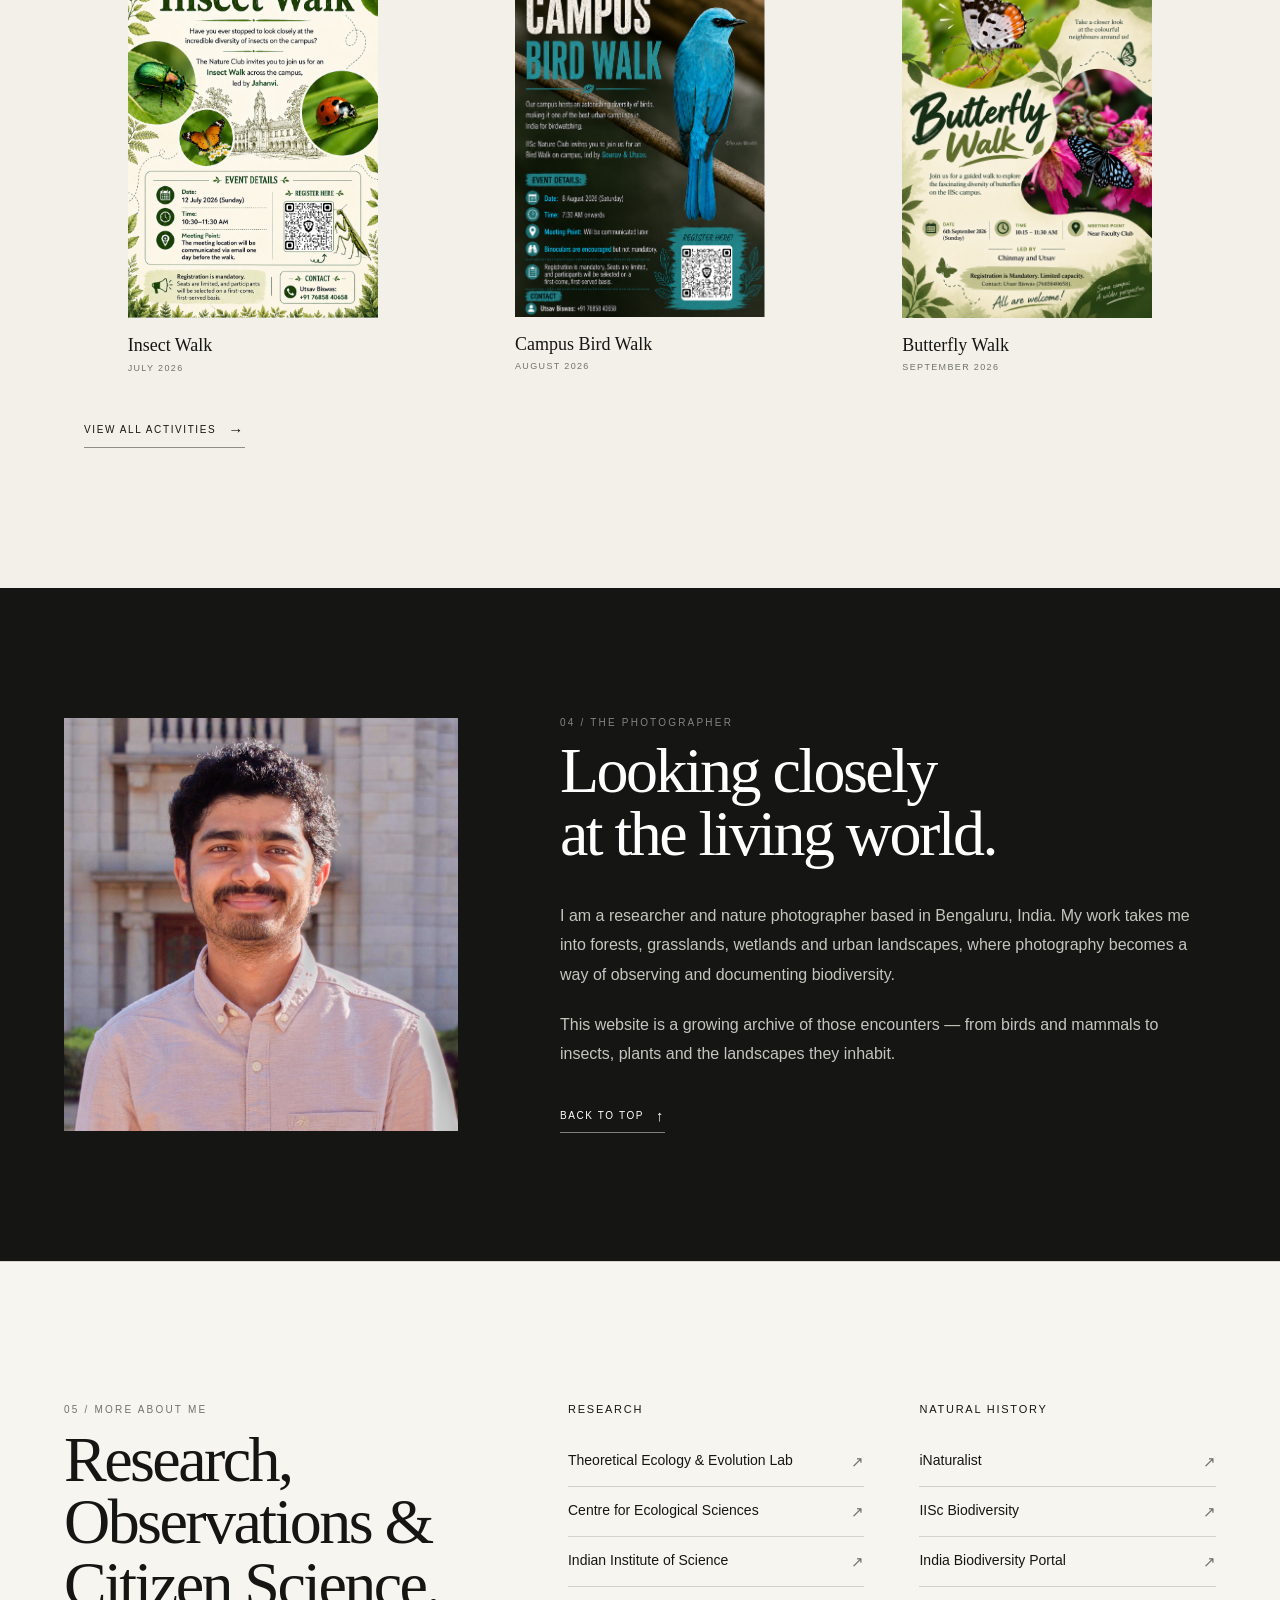
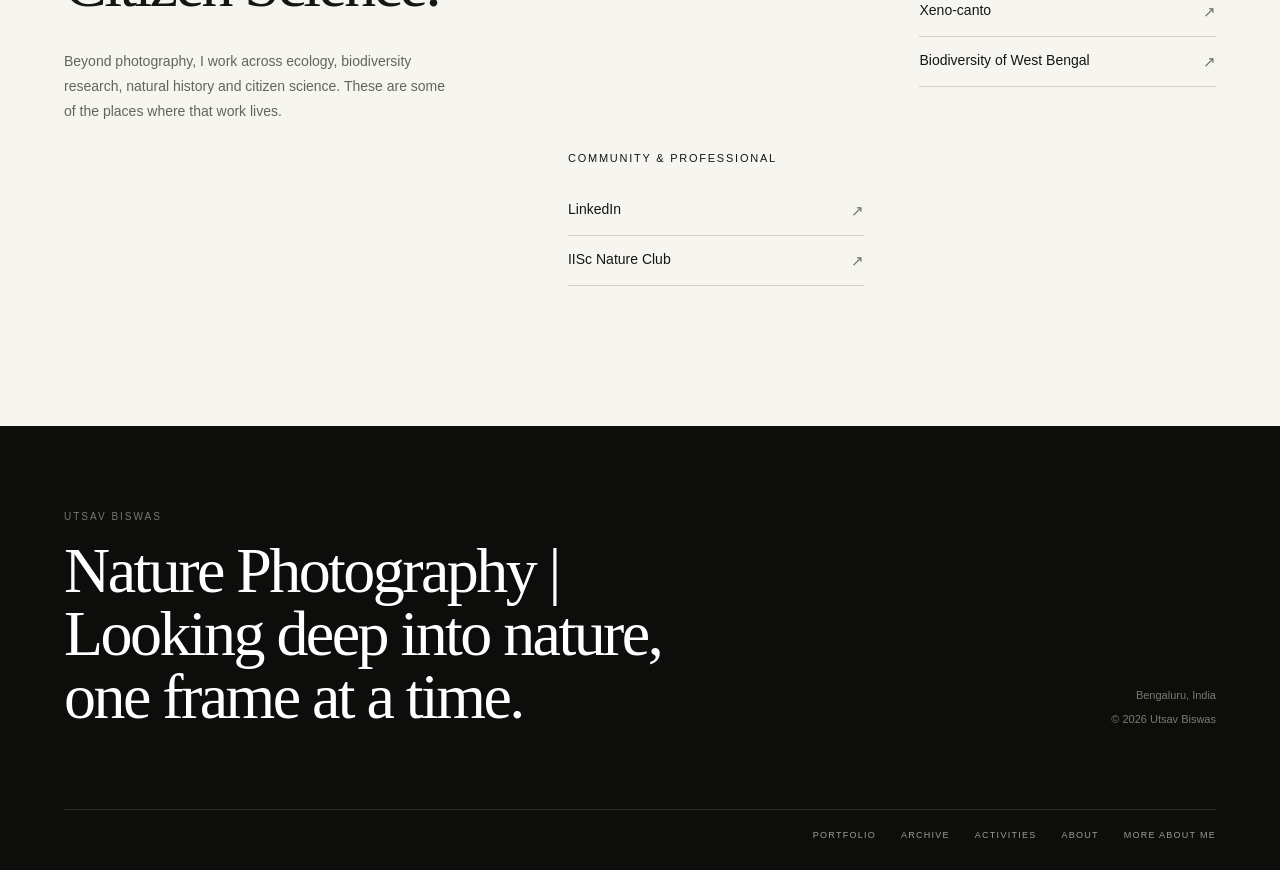
==== commit c52acb31: "Update index.html" ====
--- a/index.html
+++ b/index.html
@@ -237,7 +237,7 @@
         >
 
           <img
-            src="images/portfolio/butterflies-01.jpg"
+            src="images/portfolio/butterflies/butterflies-01.jpg"
             alt="Butterfly photograph"
             loading="lazy"
           >
